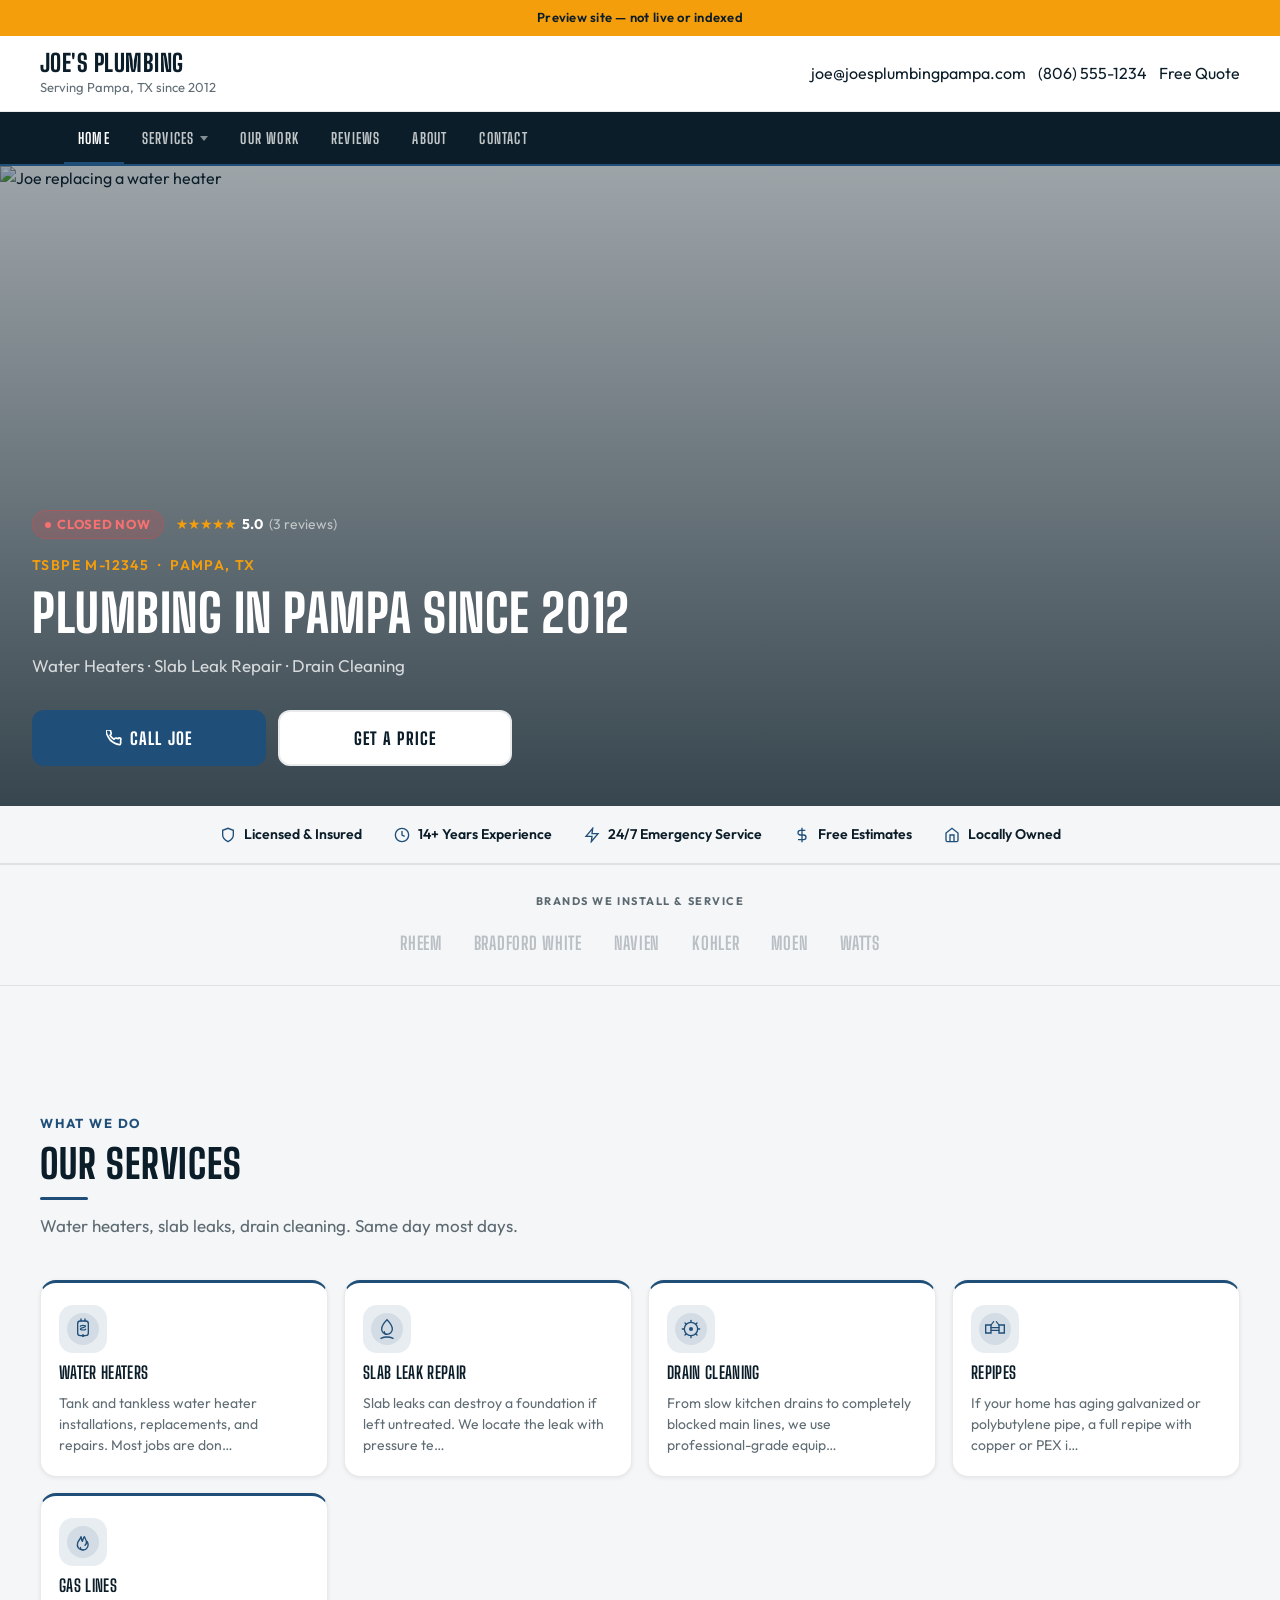
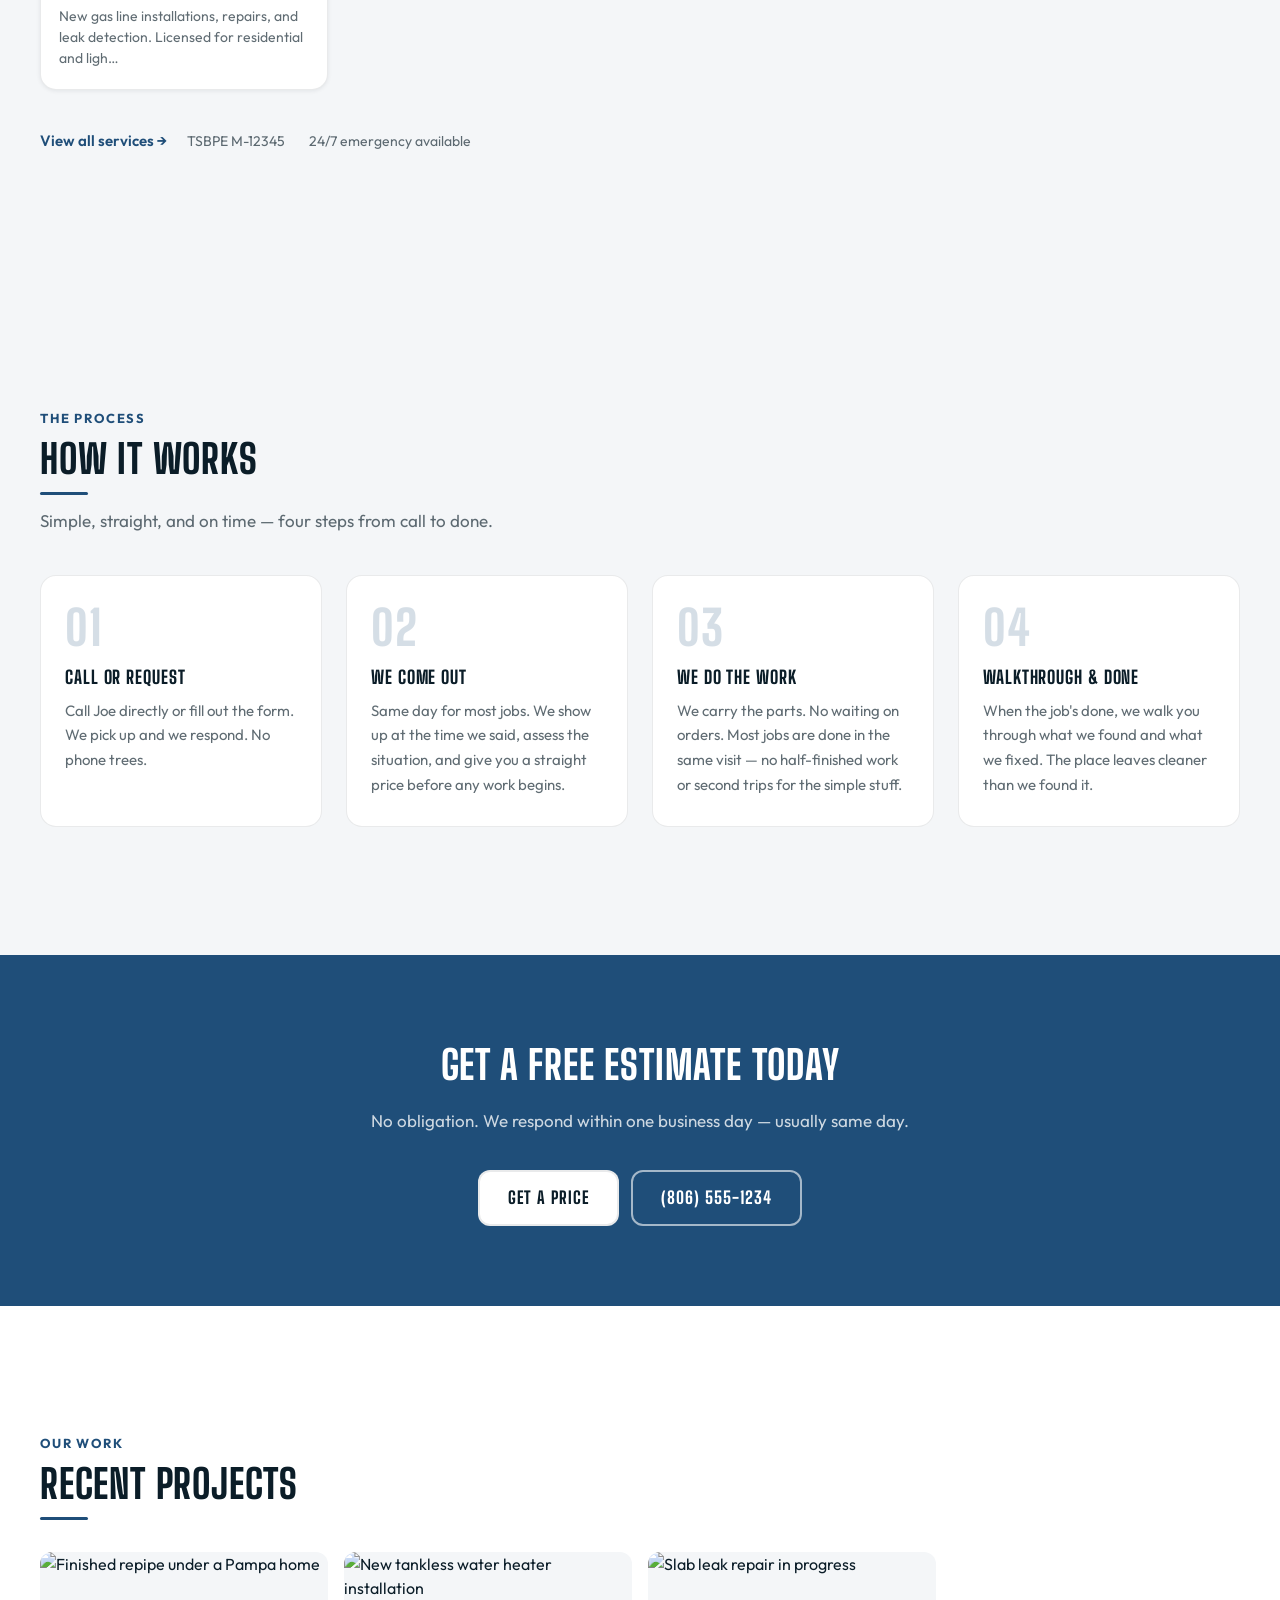
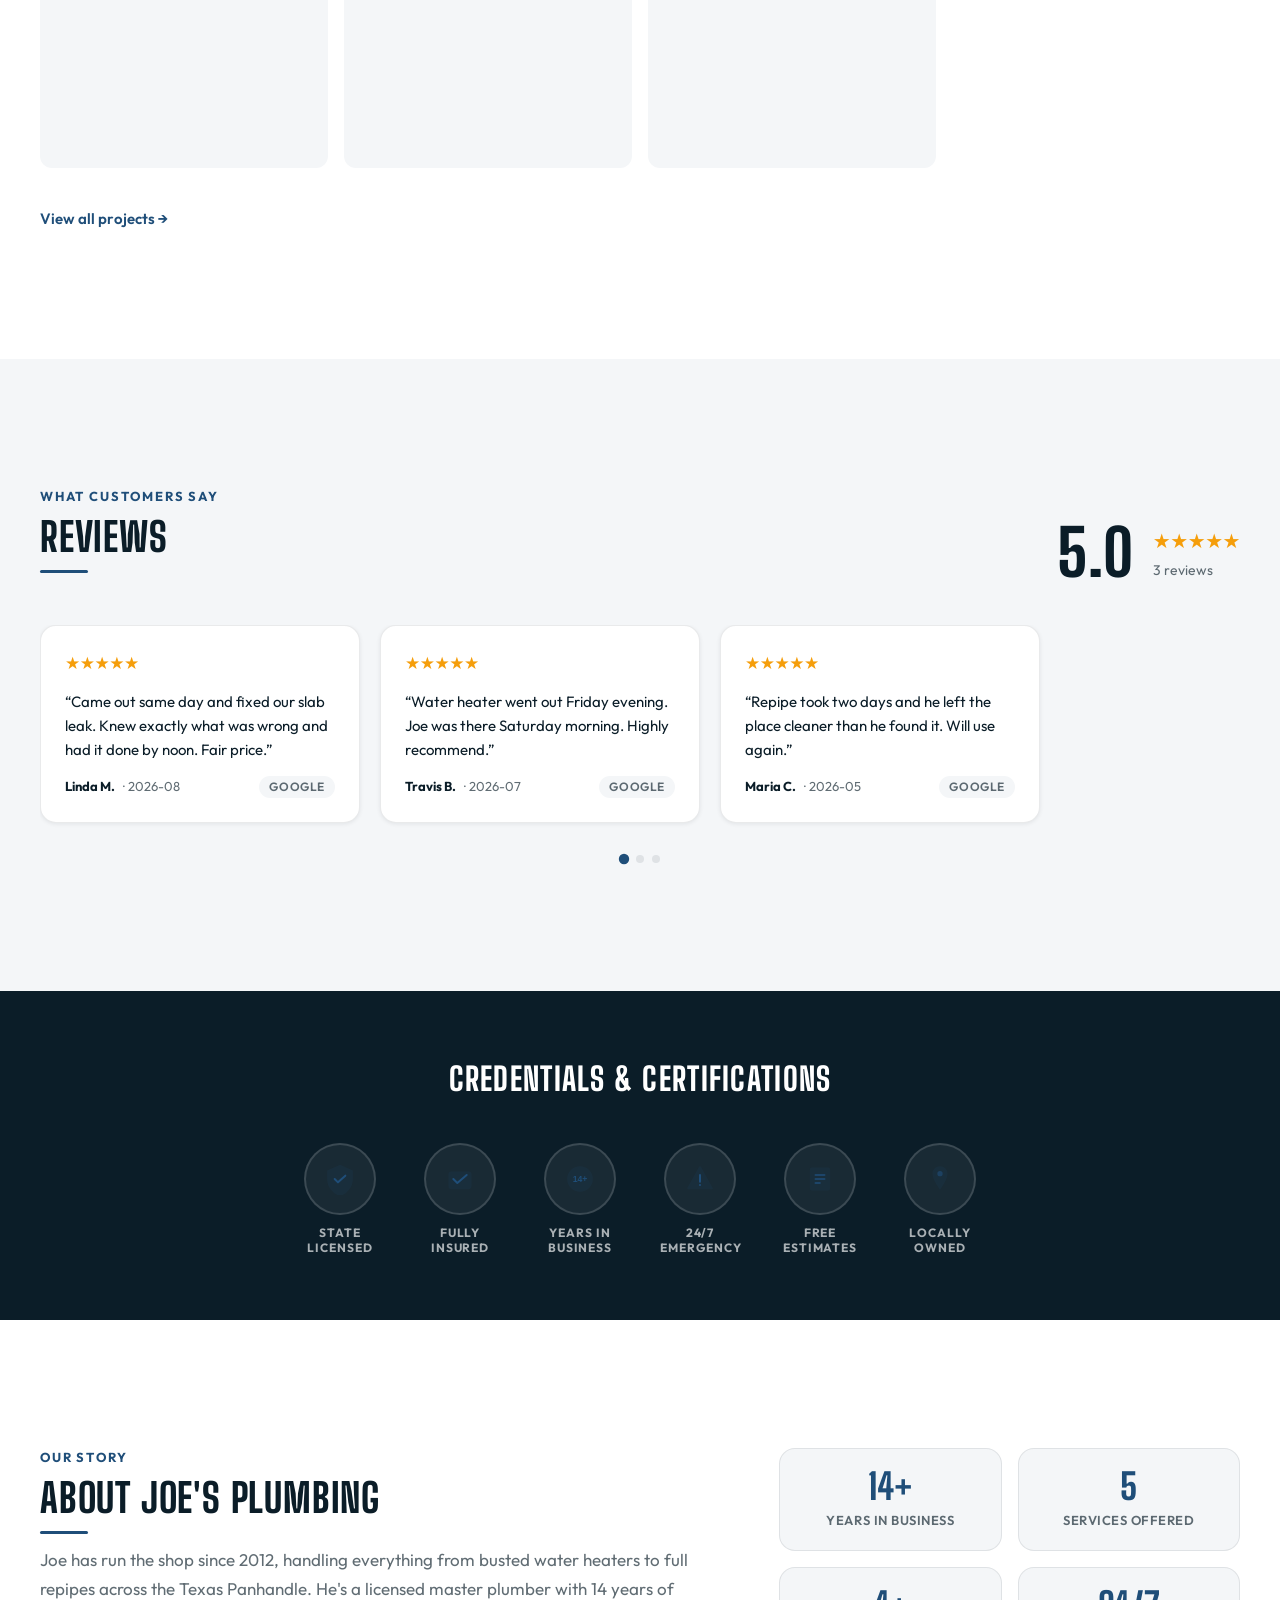
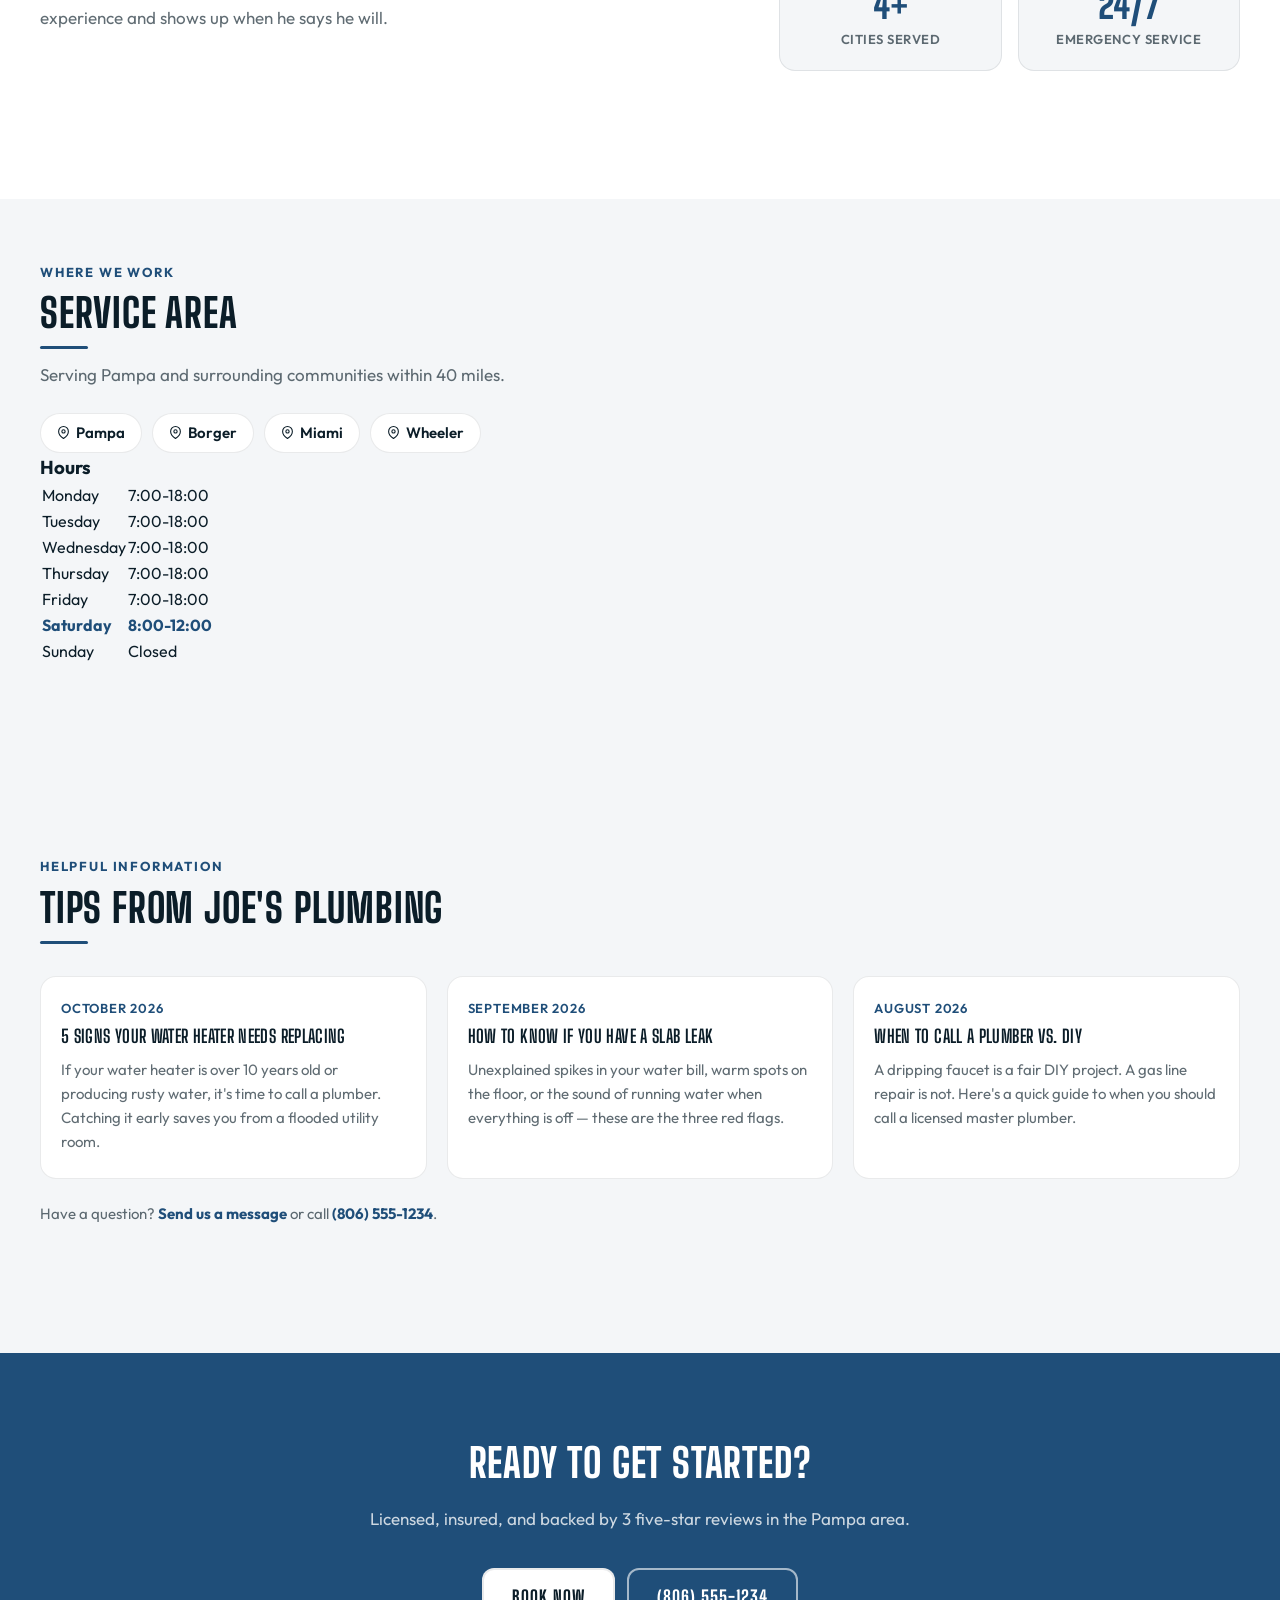
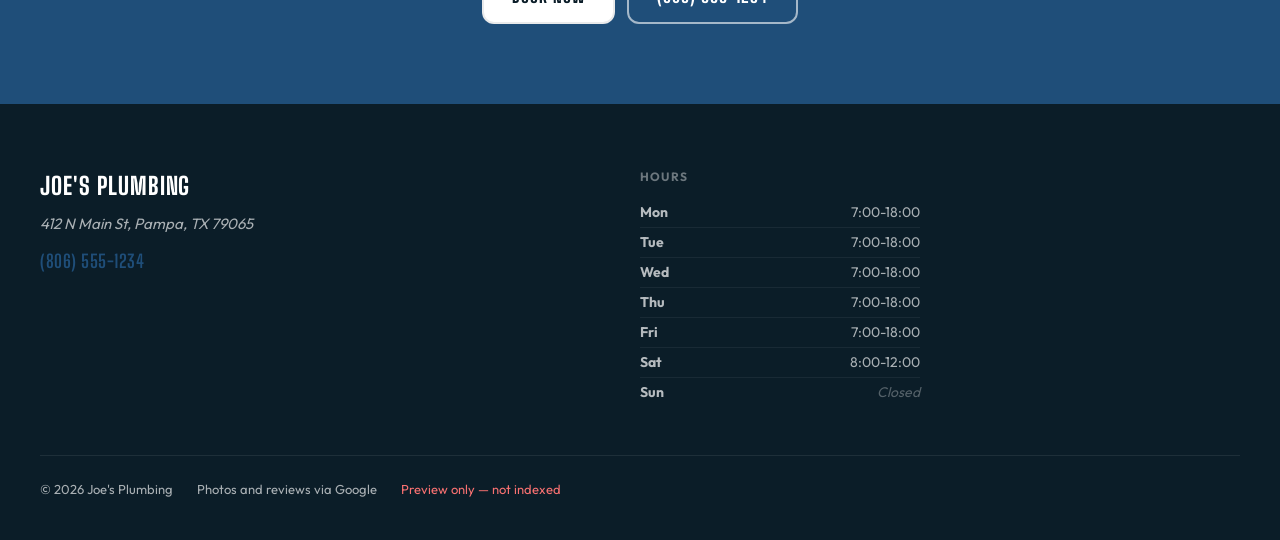
==== index.html @ b7fcb500 "Fix: HTML entities escaping in hero subhead + license joins &middot; and &nbsp; inside {{ }} express" ====
<!DOCTYPE html>
<html lang="en">
<head>
  <meta charset="UTF-8">
  <meta name="viewport" content="width=device-width, initial-scale=1">
  <title>Joe&#39;s Plumbing &mdash; Pampa, TX</title><meta name="robots" content="noindex, nofollow">  <meta property="og:title"       content="Joe&#39;s Plumbing &mdash; Pampa, TX">
  <meta property="og:description" content="Water heaters, slab leaks, drain cleaning. Same day most days.">
  <meta property="og:url"         content="https://joes-plumbing-pampa.sites.sitefactory.com">
  <meta property="og:type"        content="website">
  <link rel="icon" type="image/svg+xml" href="data:image/svg+xml,%3Csvg xmlns='http://www.w3.org/2000/svg' viewBox='0 0 32 32'%3E%3Crect width='32' height='32' fill='%231f4e79'/%3E%3Ctext x='16' y='22' font-family='sans-serif' font-size='18' font-weight='bold' fill='white' text-anchor='middle'%3EJ%3C/text%3E%3C/svg%3E">
  <link rel="preconnect" href="https://fonts.googleapis.com">
  <link rel="preconnect" href="https://fonts.gstatic.com" crossorigin>
  <link rel="stylesheet" href="https://fonts.googleapis.com/css2?family=Big+Shoulders+Display:wght@800&amp;family=Outfit:wght@400;600&display=swap">
  <style>:root { --accent: #1f4e79; --font-display: 'Big Shoulders Display', sans-serif; --font-body: 'Outfit', system-ui, sans-serif; }</style>
  <link rel="stylesheet" href="style.css">
  <script type="application/ld+json">
  {"@context":"https://schema.org","@type":"LocalBusiness","name":"Joe's Plumbing","telephone":"+18065551234","url":"https://joes-plumbing-pampa.sites.sitefactory.com","address":{"@type":"PostalAddress","streetAddress":"412 N Main St","addressLocality":"Pampa","addressRegion":"TX","postalCode":"79065"},"openingHours":["Mo 7:00-18:00","Tu 7:00-18:00","We 7:00-18:00","Th 7:00-18:00","Fr 7:00-18:00","Sa 8:00-12:00"]}
  </script>
</head>
<body>
<div class="preloader" id="preloader" aria-hidden="true">
  <div class="preloader-inner">
    <svg class="preloader-svg" viewBox="0 0 120 120" fill="none" xmlns="http://www.w3.org/2000/svg" aria-hidden="true">
      <!-- Outer circle ring that draws in -->
      <circle class="preloader-ring" cx="60" cy="60" r="52"
              stroke="#1f4e79" stroke-width="3"
              stroke-linecap="round"/>
      <!-- Inner accent circle fill -->
      <circle class="preloader-fill-circle" cx="60" cy="60" r="44"
              fill="#1f4e79" fill-opacity="0"/>
      <!-- Letter mark -->
      <text class="preloader-letter" x="60" y="78"
            font-family="'Big Shoulders Display', sans-serif"
            font-size="60" font-weight="800"
            fill="white" fill-opacity="0"
            text-anchor="middle" letter-spacing="1">J</text>
    </svg>
    <p class="preloader-name">Joe&#39;s Plumbing</p>
  </div>
</div>

<style>
.preloader {
  position: fixed;
  inset: 0;
  z-index: 9999;
  background: #0B1D28;
  display: flex;
  align-items: center;
  justify-content: center;
  flex-direction: column;
  transition: opacity 300ms ease;
}
.preloader.done { opacity: 0; pointer-events: none; }
.preloader-inner { display: flex; flex-direction: column; align-items: center; gap: 1.25rem; }
.preloader-svg { width: min(60vw, 160px); height: min(60vw, 160px); }
.preloader-ring {
  stroke-dasharray: 326;
  stroke-dashoffset: 326;
  animation: ring-draw 600ms ease forwards;
}
.preloader-fill-circle {
  animation: fill-in 400ms ease 600ms forwards;
}
.preloader-letter {
  animation: letter-in 350ms ease 700ms forwards;
}
.preloader-name {
  font-family: 'Big Shoulders Display', sans-serif;
  font-size: 1.125rem;
  font-weight: 800;
  letter-spacing: 0.12em;
  text-transform: uppercase;
  color: rgba(255,255,255,0);
  animation: name-in 400ms ease 750ms forwards;
}
@keyframes ring-draw {
  to { stroke-dashoffset: 0; }
}
@keyframes fill-in {
  to { fill-opacity: 1; }
}
@keyframes letter-in {
  to { fill-opacity: 1; }
}
@keyframes name-in {
  to { color: rgba(255,255,255,0.65); }
}
@media (prefers-reduced-motion: reduce) {
  .preloader { display: none; }
}
</style>

<script>
(function(){
  var key='preloader_shown';
  var el=document.getElementById('preloader');
  if(!el)return;
  // Skip if already shown this session
  if(sessionStorage.getItem(key)){
    el.style.display='none';
    return;
  }
  sessionStorage.setItem(key,'1');
  // Hide at 1.3s or when hero image decoded — whichever is first
  function dismiss(){el.classList.add('done');setTimeout(function(){el.style.display='none';},320);}
  var timer=setTimeout(dismiss,1300);
  // Also dismiss when hero image loads
  var heroImg=document.querySelector('.hero-img-wrap img');
  if(heroImg){
    if(heroImg.complete){clearTimeout(timer);dismiss();}
    else{heroImg.addEventListener('load',function(){clearTimeout(timer);dismiss();},{once:true});}
  }
})();
</script><div class="preview-banner" role="alert">Preview site &mdash; not live or indexed</div><header class="site-header" id="top">
  <div class="header-inner">
    <div class="header-brand">
      <a class="header-name" href="index.html">Joe&#39;s Plumbing</a>      <span class="header-tagline">Serving Pampa, TX since 2012</span>    </div>
    <div class="header-actions">      <a class="header-email" href="mailto:joe@joesplumbingpampa.com">joe@joesplumbingpampa.com</a>      <a class="btn-call" href="tel:8065551234">(806) 555-1234</a>
      <a class="btn-quote" href="contact.html">Free Quote</a>
    </div>
  </div>
</header><nav class="site-nav" id="site-nav" aria-label="Site navigation">
  <div class="nav-inner">
    <a href="index.html" class="nav-active">Home</a>
    <div class="nav-dropdown">
      <a href="services.html">Services</a>
      <ul class="nav-dropdown-menu">        <li><a href="services.html#service-1">Water Heaters</a></li>        <li><a href="services.html#service-2">Slab Leak Repair</a></li>        <li><a href="services.html#service-3">Drain Cleaning</a></li>        <li><a href="services.html#service-4">Repipes</a></li>        <li><a href="services.html#service-5">Gas Lines</a></li>      </ul>
    </div>
    <a href="gallery.html">Our Work</a>
    <a href="index.html#reviews">Reviews</a>
    <a href="index.html#about">About</a>
    <a href="contact.html">Contact</a>
    <!-- Hamburger button — mobile only -->
    <button class="nav-hamburger" id="nav-hamburger" aria-label="Open menu" aria-expanded="false" aria-controls="mobile-menu">
      <span></span><span></span><span></span>
    </button>
  </div>
</nav>

<!-- Mobile full-screen menu -->
<div class="mobile-menu" id="mobile-menu" aria-hidden="true">
  <div class="mobile-menu-header">
    <span class="mobile-menu-brand">Joe&#39;s Plumbing</span>
    <button class="mobile-menu-close" id="mobile-menu-close" aria-label="Close menu">&times;</button>
  </div>
  <nav class="mobile-menu-nav">
    <a href="index.html">Home</a>
    <details>
      <summary>Services</summary>
      <div class="mobile-submenu">        <a href="services.html#service-1">Water Heaters</a>        <a href="services.html#service-2">Slab Leak Repair</a>        <a href="services.html#service-3">Drain Cleaning</a>        <a href="services.html#service-4">Repipes</a>        <a href="services.html#service-5">Gas Lines</a>      </div>
    </details>
    <a href="gallery.html">Our Work</a>
    <a href="index.html#reviews">Reviews</a>
    <a href="index.html#about">About</a>
    <a href="contact.html">Contact</a>
  </nav>  <div class="mobile-menu-ctas">
    <a href="contact.html" class="mobile-cta-book">Book Now</a>
    <a href="tel:8065551234" class="mobile-cta-phone">(806) 555-1234</a>
  </div>
</div>
<div class="mobile-menu-overlay" id="mobile-menu-overlay"></div>

<script>
(function(){
  var btn=document.getElementById('nav-hamburger');
  var menu=document.getElementById('mobile-menu');
  var overlay=document.getElementById('mobile-menu-overlay');
  var close=document.getElementById('mobile-menu-close');
  function open(){menu.classList.add('is-open');overlay.classList.add('is-open');btn.setAttribute('aria-expanded','true');document.body.style.overflow='hidden';}
  function shut(){menu.classList.remove('is-open');overlay.classList.remove('is-open');btn.setAttribute('aria-expanded','false');document.body.style.overflow='';}
  btn.addEventListener('click',open);
  close.addEventListener('click',shut);
  overlay.addEventListener('click',shut);
})();
</script>
<main id="main-content">


<section class="hero" id="hero">
  <!-- Background photo -->
  <div class="hero-img-wrap">    <img src="hero.jpg"
         alt="Joe replacing a water heater"
         loading="eager"
         decoding="async"
         fetchpriority="high">  </div>
  <div class="hero-scrim"></div>

  <!-- Content — all 5 above-fold elements -->
  <div class="hero-content">

    <!-- Trust row: Open badge + review stars -->
    <div class="hero-trust-row">
      <span class="open-badge" id="open-badge" role="status" aria-live="polite"></span>      <span class="hero-stars">
        <span class="stars" aria-hidden="true">★★★★★</span>
        <strong class="rating-num">5.0</strong>
        <span class="rating-count">
          (3 reviews)
        </span>
      </span>    </div>

    <!-- Eyebrow with town (element 2) -->
    <p class="hero-eyebrow">TSBPE M-12345 &nbsp;&middot;&nbsp; Pampa, TX
    </p>

    <!-- Headline -->
    <h1 class="hero-headline">Plumbing in Pampa since 2012</h1>

    <!-- Subhead: 3 service names -->
    <p class="hero-subhead">Water Heaters · Slab Leak Repair · Drain Cleaning</p>

    <!-- CTAs — element 3 (phone) -->
    <div class="hero-ctas">
      <a href="tel:8065551234" class="btn btn-primary">
        <svg width="16" height="16" viewBox="0 0 24 24" fill="none" stroke="currentColor" stroke-width="2.5" aria-hidden="true"><path d="M22 16.92v3a2 2 0 01-2.18 2 19.79 19.79 0 01-8.63-3.07A19.5 19.5 0 013.07 9.81a19.79 19.79 0 01-3.07-8.64A2 2 0 012 0h3a2 2 0 012 1.72c.127.96.36 1.903.7 2.81a2 2 0 01-.45 2.11L6.09 7.91a16 16 0 006 6l1.27-1.27a2 2 0 012.11-.45c.907.34 1.85.573 2.81.7A2 2 0 0122 14.92z"/></svg>
        Call Joe
      </a>
      <a href="contact.html" class="btn btn-secondary">Get a Price</a>
    </div>

  </div>
</section>

<!-- Open/Closed badge JS — element 4 -->
<script>
(function(){
  var hours = {    'mon': '7:00-18:00',    'tue': '7:00-18:00',    'wed': '7:00-18:00',    'thu': '7:00-18:00',    'fri': '7:00-18:00',    'sat': '8:00-12:00',    'sun': 'closed'  };
  var days=['sun','mon','tue','wed','thu','fri','sat'];
  var now=new Date();
  var day=days[now.getDay()];
  var cur=now.getHours()*60+now.getMinutes();
  var badge=document.getElementById('open-badge');
  if(!badge)return;
  var range=hours[day];
  if(!range||range==='closed'){
    badge.textContent='Closed Today';
    badge.className='open-badge is-closed';
    return;
  }
  var parts=range.split('-');
  function toMin(t){var p=t.split(':');return parseInt(p[0],10)*60+parseInt(p[1]||0,10);}
  var o=toMin(parts[0]),c=toMin(parts[1]);
  if(cur<o){
    badge.textContent='Opens '+parts[0];
    badge.className='open-badge is-closed';
  }else if(cur<c){
    var closeH=Math.floor(c/60),closeM=c%60;
    badge.textContent='Open Now · Closes '+(closeH>12?closeH-12:closeH)+':'+(closeM<10?'0':'')+closeM+(closeH>=12?'pm':'am');
    badge.className='open-badge is-open';
  }else{
    badge.textContent='Closed Now';
    badge.className='open-badge is-closed';
  }
})();
</script>
<div class="trust-bar">
  <div class="trust-bar-inner">    <div class="trust-fact">
      <svg viewBox="0 0 24 24" fill="none" stroke="currentColor" stroke-width="2" aria-hidden="true"><path d="M12 22s8-4 8-10V5l-8-3-8 3v7c0 6 8 10 8 10z"/></svg>
      Licensed &amp; Insured
    </div>    <div class="trust-fact">
      <svg viewBox="0 0 24 24" fill="none" stroke="currentColor" stroke-width="2" aria-hidden="true"><circle cx="12" cy="12" r="10"/><polyline points="12 6 12 12 16 14"/></svg>
      14+ Years Experience
    </div>    <div class="trust-fact">
      <svg viewBox="0 0 24 24" fill="none" stroke="currentColor" stroke-width="2" aria-hidden="true"><polygon points="13 2 3 14 12 14 11 22 21 10 12 10 13 2"/></svg>
      24/7 Emergency Service
    </div>    <div class="trust-fact">
      <svg viewBox="0 0 24 24" fill="none" stroke="currentColor" stroke-width="2" aria-hidden="true"><line x1="12" y1="1" x2="12" y2="23"/><path d="M17 5H9.5a3.5 3.5 0 000 7h5a3.5 3.5 0 010 7H6"/></svg>
      Free Estimates
    </div>
    <div class="trust-fact">
      <svg viewBox="0 0 24 24" fill="none" stroke="currentColor" stroke-width="2" aria-hidden="true"><path d="M3 9l9-7 9 7v11a2 2 0 01-2 2H5a2 2 0 01-2-2z"/><polyline points="9 22 9 12 15 12 15 22"/></svg>
      Locally Owned
    </div>
  </div>
</div><div class="brand-logos-section">
  <div class="brand-logos-inner">
    <p class="brand-logos-label">Brands We Install &amp; Service</p>
    <div class="brand-logos-row">      <div class="brand-logo-item">Rheem</div>      <div class="brand-logo-item">Bradford White</div>      <div class="brand-logo-item">Navien</div>      <div class="brand-logo-item">Kohler</div>      <div class="brand-logo-item">Moen</div>      <div class="brand-logo-item">Watts</div>    </div>
  </div>
</div>
<section class="section section--surface" id="services">
  <div class="section-inner">
    <div class="reveal">
      <span class="section-label">What We Do</span>
      <h2 class="section-heading section-heading-underline">Our Services</h2>
      <p class="section-sub">Water heaters, slab leaks, drain cleaning. Same day most days.</p>
    </div>
    <div class="services-grid reveal">      <a class="service-card" href="services.html#service-1">
        <span class="service-card-icon"><svg viewBox="0 0 48 48" fill="none" aria-hidden="true">
  <circle cx="24" cy="24" r="24" fill="currentColor" opacity="0.1"/>
  <rect x="16" y="12" width="16" height="22" rx="4" stroke="currentColor" stroke-width="2" fill="none"/>
  <path d="M21 12V9M27 12V9" stroke="currentColor" stroke-width="2" stroke-linecap="round"/>
  <path d="M20 20c0-2 8-2 8 0s-8 2-8 4 8 2 8 0" stroke="currentColor" stroke-width="1.8" stroke-linecap="round" fill="none"/>
  <circle cx="24" cy="34" r="2" fill="currentColor"/>
</svg></span>
        <span class="service-card-name">Water Heaters</span><span class="service-card-desc">Tank and tankless water heater installations, replacements, and repairs. Most jobs are don&hellip;</span>      </a>      <a class="service-card" href="services.html#service-2">
        <span class="service-card-icon"><svg viewBox="0 0 48 48" fill="none" aria-hidden="true">
  <circle cx="24" cy="24" r="24" fill="currentColor" opacity="0.1"/>
  <path d="M24 10c0 0-8 8-8 14a8 8 0 0016 0c0-6-8-14-8-14z" stroke="currentColor" stroke-width="2" fill="none"/>
  <path d="M20 28a4 4 0 004 4" stroke="currentColor" stroke-width="1.8" stroke-linecap="round"/>
  <path d="M15 38c2-1 4-2 9-2s7 1 9 2" stroke="currentColor" stroke-width="2" stroke-linecap="round"/>
</svg></span>
        <span class="service-card-name">Slab Leak Repair</span><span class="service-card-desc">Slab leaks can destroy a foundation if left untreated. We locate the leak with pressure te&hellip;</span>      </a>      <a class="service-card" href="services.html#service-3">
        <span class="service-card-icon"><svg viewBox="0 0 48 48" fill="none" aria-hidden="true">
  <circle cx="24" cy="24" r="24" fill="currentColor" opacity="0.1"/>
  <circle cx="24" cy="24" r="10" stroke="currentColor" stroke-width="2"/>
  <circle cx="24" cy="24" r="3" fill="currentColor"/>
  <line x1="24" y1="14" x2="24" y2="11" stroke="currentColor" stroke-width="2" stroke-linecap="round"/>
  <line x1="24" y1="34" x2="24" y2="37" stroke="currentColor" stroke-width="2" stroke-linecap="round"/>
  <line x1="14" y1="24" x2="11" y2="24" stroke="currentColor" stroke-width="2" stroke-linecap="round"/>
  <line x1="34" y1="24" x2="37" y2="24" stroke="currentColor" stroke-width="2" stroke-linecap="round"/>
  <line x1="17" y1="17" x2="15" y2="15" stroke="currentColor" stroke-width="2" stroke-linecap="round"/>
  <line x1="31" y1="17" x2="33" y2="15" stroke="currentColor" stroke-width="2" stroke-linecap="round"/>
  <line x1="17" y1="31" x2="15" y2="33" stroke="currentColor" stroke-width="2" stroke-linecap="round"/>
  <line x1="31" y1="31" x2="33" y2="33" stroke="currentColor" stroke-width="2" stroke-linecap="round"/>
</svg></span>
        <span class="service-card-name">Drain Cleaning</span><span class="service-card-desc">From slow kitchen drains to completely blocked main lines, we use professional-grade equip&hellip;</span>      </a>      <a class="service-card" href="services.html#service-4">
        <span class="service-card-icon"><svg viewBox="0 0 48 48" fill="none" aria-hidden="true">
  <circle cx="24" cy="24" r="24" fill="currentColor" opacity="0.1"/>
  <path d="M10 18h8v12H10z" rx="1" stroke="currentColor" stroke-width="2" fill="none"/>
  <path d="M30 18h8v12H30z" rx="1" stroke="currentColor" stroke-width="2" fill="none"/>
  <path d="M18 22h12M18 26h12" stroke="currentColor" stroke-width="2" stroke-linecap="round"/>
  <path d="M22 13l-4 5M26 13l4 5" stroke="currentColor" stroke-width="1.8" stroke-linecap="round"/>
</svg></span>
        <span class="service-card-name">Repipes</span><span class="service-card-desc">If your home has aging galvanized or polybutylene pipe, a full repipe with copper or PEX i&hellip;</span>      </a>      <a class="service-card" href="services.html#service-5">
        <span class="service-card-icon"><svg viewBox="0 0 48 48" fill="none" aria-hidden="true">
  <circle cx="24" cy="24" r="24" fill="currentColor" opacity="0.1"/>
  <path d="M24 36c-6 0-10-5-8-11 1-3 4-5 5-9 1 2 0 5 2 7 1-2 1-5 3-7 2 4 4 6 3 10-1 2-2 3-2 3 2-2 3-4 3-6 2 3 2 7 0 10-1 2-3 3-6 3z" stroke="currentColor" stroke-width="2" stroke-linejoin="round" fill="none"/>
  <path d="M24 36c-2 0-4-2-4-4" stroke="currentColor" stroke-width="1.8" stroke-linecap="round"/>
</svg></span>
        <span class="service-card-name">Gas Lines</span><span class="service-card-desc">New gas line installations, repairs, and leak detection. Licensed for residential and ligh&hellip;</span>      </a>    </div>
    <div class="section-cta-row reveal">
      <a href="services.html" class="section-cta-text">View all services &rarr;</a>      <span class="services-meta" style="margin-top:0"><span>TSBPE M-12345</span><span>24/7 emergency available</span>      </span>    </div>
  </div>
</section>

<section class="section section--surface" id="how-it-works">
  <div class="section-inner">
    <div class="reveal">
      <span class="section-label">The Process</span>
      <h2 class="section-heading section-heading-underline">How It Works</h2>
      <p class="section-sub">Simple, straight, and on time — four steps from call to done.</p>
    </div>
    <div class="how-it-works-grid reveal">
      <div class="how-step">
        <div class="how-step-num">01</div>
        <h3 class="how-step-title">Call or Request</h3>
        <p class="how-step-desc">Call Joe directly or fill out the form. We pick up and we respond. No phone trees.</p>
      </div>
      <div class="how-step">
        <div class="how-step-num">02</div>
        <h3 class="how-step-title">We Come Out</h3>
        <p class="how-step-desc">Same day for most jobs. We show up at the time we said, assess the situation, and give you a straight price before any work begins.</p>
      </div>
      <div class="how-step">
        <div class="how-step-num">03</div>
        <h3 class="how-step-title">We Do the Work</h3>
        <p class="how-step-desc">We carry the parts. No waiting on orders. Most jobs are done in the same visit — no half-finished work or second trips for the simple stuff.</p>
      </div>
      <div class="how-step">
        <div class="how-step-num">04</div>
        <h3 class="how-step-title">Walkthrough &amp; Done</h3>
        <p class="how-step-desc">When the job's done, we walk you through what we found and what we fixed. The place leaves cleaner than we found it.</p>
      </div>
    </div>
  </div>
</section>

<div class="cta-band reveal">
  <div class="cta-band-inner">
    <h2 class="cta-band-headline">Get a Free Estimate Today</h2>
    <p class="cta-band-sub">No obligation. We respond within one business day &mdash; usually same day.</p>
    <div class="cta-band-btns">
      <a href="contact.html" class="btn btn-secondary">Get a Price</a>
      <a href="tel:8065551234" class="btn btn-ghost">(806) 555-1234</a>
    </div>
  </div>
</div>

<section class="section" id="gallery-preview">
  <div class="section-inner">
    <div class="reveal">
      <span class="section-label">Our Work</span>
      <h2 class="section-heading section-heading-underline">Recent Projects</h2>
    </div>
    <div class="gallery-grid reveal">      <a class="gallery-item" href="gallery.html">
        <img src="job2.jpg" alt="Finished repipe under a Pampa home" loading="lazy">
        <div class="gallery-item-overlay"><span class="gallery-item-label">Finished repipe under a Pampa home</span></div>
      </a>      <a class="gallery-item" href="gallery.html">
        <img src="job3.jpg" alt="New tankless water heater installation" loading="lazy">
        <div class="gallery-item-overlay"><span class="gallery-item-label">New tankless water heater installation</span></div>
      </a>      <a class="gallery-item" href="gallery.html">
        <img src="job4.jpg" alt="Slab leak repair in progress" loading="lazy">
        <div class="gallery-item-overlay"><span class="gallery-item-label">Slab leak repair in progress</span></div>
      </a>    </div>
    <div class="section-cta-row reveal">
      <a href="gallery.html" class="section-cta-text">View all projects &rarr;</a>
    </div>
  </div>
</section>
<section class="reviews-section" id="reviews">
  <div class="reviews-inner">

    <div class="reviews-header reveal">
      <div>
        <span class="section-label">What Customers Say</span>
        <h2 class="section-heading section-heading-underline">Reviews</h2>
      </div>
      <div class="reviews-rating-summary">
        <span class="reviews-big-num">5.0</span>
        <div class="reviews-stars-row">
          <span class="reviews-star-icons" aria-label="5.0 out of 5 stars">★★★★★</span>
          <span class="reviews-count">3 reviews</span>
        </div>
      </div>
    </div>

    <div class="reviews-carousel" role="list">      <div class="review-card" role="listitem">
        <div class="review-card-stars" aria-label="5 stars">★★★★★        </div>
        <p class="review-card-text">Came out same day and fixed our slab leak. Knew exactly what was wrong and had it done by noon. Fair price.</p>
        <div class="review-card-meta">
          <span class="review-card-author">Linda M.</span>
          <span class="review-card-date">&middot; 2026-08</span><span class="review-card-source">google</span>        </div>
      </div>      <div class="review-card" role="listitem">
        <div class="review-card-stars" aria-label="5 stars">★★★★★        </div>
        <p class="review-card-text">Water heater went out Friday evening. Joe was there Saturday morning. Highly recommend.</p>
        <div class="review-card-meta">
          <span class="review-card-author">Travis B.</span>
          <span class="review-card-date">&middot; 2026-07</span><span class="review-card-source">google</span>        </div>
      </div>      <div class="review-card" role="listitem">
        <div class="review-card-stars" aria-label="5 stars">★★★★★        </div>
        <p class="review-card-text">Repipe took two days and he left the place cleaner than he found it. Will use again.</p>
        <div class="review-card-meta">
          <span class="review-card-author">Maria C.</span>
          <span class="review-card-date">&middot; 2026-05</span><span class="review-card-source">google</span>        </div>
      </div>    </div>    <div class="reviews-dots" role="tablist" aria-label="Reviews navigation">      <button class="reviews-dot active"
              role="tab" aria-label="Review 1"></button>      <button class="reviews-dot"
              role="tab" aria-label="Review 2"></button>      <button class="reviews-dot"
              role="tab" aria-label="Review 3"></button>    </div>
  </div>
</section>
<div class="badges-section">
  <div class="badges-inner">
    <p class="badges-heading">Credentials &amp; Certifications</p>
    <div class="badges-grid">      <div class="badge-item">
        <div class="badge-emblem">
          <svg viewBox="0 0 48 48" fill="none" xmlns="http://www.w3.org/2000/svg">
            <path d="M24 4L6 12v12c0 11.05 7.65 21.38 18 24 10.35-2.62 18-12.95 18-24V12L24 4z" fill="var(--accent)" opacity="0.12" stroke="var(--accent)" stroke-width="2.5"/>
            <polyline points="16,24 21,29 32,19" stroke="var(--accent)" stroke-width="3" stroke-linecap="round" stroke-linejoin="round"/>
          </svg>
        </div>
        <span class="badge-label">State Licensed</span>
      </div>      <div class="badge-item">
        <div class="badge-emblem">
          <svg viewBox="0 0 48 48" fill="none" xmlns="http://www.w3.org/2000/svg">
            <rect x="8" y="14" width="32" height="24" rx="3" fill="var(--accent)" opacity="0.12" stroke="var(--accent)" stroke-width="2.5"/>
            <polyline points="14,24 20,30 34,18" stroke="var(--accent)" stroke-width="3" stroke-linecap="round" stroke-linejoin="round"/>
          </svg>
        </div>
        <span class="badge-label">Fully Insured</span>
      </div>      <div class="badge-item">
        <div class="badge-emblem">
          <svg viewBox="0 0 48 48" fill="none" xmlns="http://www.w3.org/2000/svg">
            <circle cx="24" cy="24" r="18" fill="var(--accent)" opacity="0.12" stroke="var(--accent)" stroke-width="2.5"/>
            <text x="24" y="28" font-family="sans-serif" font-size="13" font-weight="bold" fill="var(--accent)" text-anchor="middle">14+</text>
          </svg>
        </div>
        <span class="badge-label">Years in Business</span>
      </div>      <div class="badge-item">
        <div class="badge-emblem">
          <svg viewBox="0 0 48 48" fill="none" xmlns="http://www.w3.org/2000/svg">
            <polygon points="24,6 42,38 6,38" fill="var(--accent)" opacity="0.12" stroke="var(--accent)" stroke-width="2.5" stroke-linejoin="round"/>
            <line x1="24" y1="18" x2="24" y2="28" stroke="var(--accent)" stroke-width="3" stroke-linecap="round"/>
            <circle cx="24" cy="33" r="1.5" fill="var(--accent)"/>
          </svg>
        </div>
        <span class="badge-label">24/7 Emergency</span>
      </div>      <div class="badge-item">
        <div class="badge-emblem">
          <svg viewBox="0 0 48 48" fill="none" xmlns="http://www.w3.org/2000/svg">
            <path d="M12 8h24a2 2 0 012 2v28a2 2 0 01-2 2H12a2 2 0 01-2-2V10a2 2 0 012-2z" fill="var(--accent)" opacity="0.12" stroke="var(--accent)" stroke-width="2.5"/>
            <line x1="17" y1="18" x2="31" y2="18" stroke="var(--accent)" stroke-width="2.5" stroke-linecap="round"/>
            <line x1="17" y1="24" x2="31" y2="24" stroke="var(--accent)" stroke-width="2.5" stroke-linecap="round"/>
            <line x1="17" y1="30" x2="24" y2="30" stroke="var(--accent)" stroke-width="2.5" stroke-linecap="round"/>
          </svg>
        </div>
        <span class="badge-label">Free Estimates</span>
      </div>      <div class="badge-item">
        <div class="badge-emblem">
          <svg viewBox="0 0 48 48" fill="none" xmlns="http://www.w3.org/2000/svg">
            <path d="M24 6C18.48 6 14 10.48 14 16c0 7.5 10 22 10 22s10-14.5 10-22c0-5.52-4.48-10-10-10z" fill="var(--accent)" opacity="0.12" stroke="var(--accent)" stroke-width="2.5"/>
            <circle cx="24" cy="16" r="4" fill="var(--accent)" opacity="0.6"/>
          </svg>
        </div>
        <span class="badge-label">Locally Owned</span>
      </div>

    </div>
  </div>
</div>
<section class="section" id="about">
  <div class="section-inner">
    <div class="about-grid reveal">
      <div>
        <span class="section-label">Our Story</span>
        <h2 class="section-heading section-heading-underline">About Joe&#39;s Plumbing</h2>
        <p class="about-text">Joe has run the shop since 2012, handling everything from busted water heaters to full repipes across the Texas Panhandle. He&#39;s a licensed master plumber with 14 years of experience and shows up when he says he will.</p>
      </div>
      <div class="about-stats">        <div class="stat-item"><div class="stat-number">14+</div><div class="stat-label">Years in Business</div></div>        <div class="stat-item"><div class="stat-number">5</div><div class="stat-label">Services Offered</div></div>        <div class="stat-item"><div class="stat-number">4+</div><div class="stat-label">Cities Served</div></div>        <div class="stat-item"><div class="stat-number">24/7</div><div class="stat-label">Emergency Service</div></div>      </div>
    </div>
  </div>
</section>

<section class="service-area-section" id="service-area">
  <div class="service-area-inner">
    <div class="reveal">
      <span class="section-label">Where We Work</span>
      <h2 class="section-heading section-heading-underline">Service Area</h2>      <p class="section-sub" style="margin-bottom:1.5rem">Serving Pampa and surrounding communities within 40 miles.</p>    </div>
    <div class="service-area-grid reveal">      <span class="service-area-town">
        <svg viewBox="0 0 24 24" fill="none" stroke="currentColor" stroke-width="2" aria-hidden="true"><path d="M21 10c0 7-9 13-9 13s-9-6-9-13a9 9 0 0118 0z"/><circle cx="12" cy="10" r="3"/></svg>
        Pampa
      </span>      <span class="service-area-town">
        <svg viewBox="0 0 24 24" fill="none" stroke="currentColor" stroke-width="2" aria-hidden="true"><path d="M21 10c0 7-9 13-9 13s-9-6-9-13a9 9 0 0118 0z"/><circle cx="12" cy="10" r="3"/></svg>
        Borger
      </span>      <span class="service-area-town">
        <svg viewBox="0 0 24 24" fill="none" stroke="currentColor" stroke-width="2" aria-hidden="true"><path d="M21 10c0 7-9 13-9 13s-9-6-9-13a9 9 0 0118 0z"/><circle cx="12" cy="10" r="3"/></svg>
        Miami
      </span>      <span class="service-area-town">
        <svg viewBox="0 0 24 24" fill="none" stroke="currentColor" stroke-width="2" aria-hidden="true"><path d="M21 10c0 7-9 13-9 13s-9-6-9-13a9 9 0 0118 0z"/><circle cx="12" cy="10" r="3"/></svg>
        Wheeler
      </span>    </div>
<h3 class="subheading">Hours</h3>
<table class="hours-table" id="hours-table">
  <tbody>    <tr data-jsday="1">
      <td>Monday</td>
      <td class="">7:00-18:00      </td>
    </tr>    <tr data-jsday="2">
      <td>Tuesday</td>
      <td class="">7:00-18:00      </td>
    </tr>    <tr data-jsday="3">
      <td>Wednesday</td>
      <td class="">7:00-18:00      </td>
    </tr>    <tr data-jsday="4">
      <td>Thursday</td>
      <td class="">7:00-18:00      </td>
    </tr>    <tr data-jsday="5">
      <td>Friday</td>
      <td class="">7:00-18:00      </td>
    </tr>    <tr data-jsday="6">
      <td>Saturday</td>
      <td class="">8:00-12:00      </td>
    </tr>    <tr data-jsday="0">
      <td>Sunday</td>
      <td class="hours-closed">Closed      </td>
    </tr>  </tbody>
</table>  </div>
</section>
<section class="section section--surface" id="tips">
  <div class="section-inner">
    <div class="reveal">
      <span class="section-label">Helpful Information</span>
      <h2 class="section-heading section-heading-underline">Tips From Joe&#39;s Plumbing</h2>
    </div>
    <div class="tips-grid reveal">      <article class="tip-card">
        <div class="tip-card-body">
          <p class="tip-card-date">October 2026</p>
          <h3 class="tip-card-title">5 Signs Your Water Heater Needs Replacing</h3>
          <p class="tip-card-excerpt">If your water heater is over 10 years old or producing rusty water, it&#39;s time to call a plumber. Catching it early saves you from a flooded utility room.</p>
        </div>
      </article>      <article class="tip-card">
        <div class="tip-card-body">
          <p class="tip-card-date">September 2026</p>
          <h3 class="tip-card-title">How to Know if You Have a Slab Leak</h3>
          <p class="tip-card-excerpt">Unexplained spikes in your water bill, warm spots on the floor, or the sound of running water when everything is off — these are the three red flags.</p>
        </div>
      </article>      <article class="tip-card">
        <div class="tip-card-body">
          <p class="tip-card-date">August 2026</p>
          <h3 class="tip-card-title">When to Call a Plumber vs. DIY</h3>
          <p class="tip-card-excerpt">A dripping faucet is a fair DIY project. A gas line repair is not. Here&#39;s a quick guide to when you should call a licensed master plumber.</p>
        </div>
      </article>    </div>
    <p class="reveal" style="margin-top:1.5rem;font-size:0.9375rem;color:var(--muted)">
      Have a question? <a href="contact.html" style="color:var(--accent);font-weight:700">Send us a message</a> or call <a href="tel:8065551234" style="color:var(--accent);font-weight:700">(806) 555-1234</a>.
    </p>
  </div>
</section>
<div class="cta-band reveal">
  <div class="cta-band-inner">
    <h2 class="cta-band-headline">Ready to Get Started?</h2>
    <p class="cta-band-sub">Licensed, insured, and backed by 3 five-star reviews in the Pampa area.</p>
    <div class="cta-band-btns">
      <a href="contact.html" class="btn btn-secondary">Book Now</a>
      <a href="tel:8065551234" class="btn btn-ghost">(806) 555-1234</a>
    </div>
  </div>
</div>

</main>

<footer class="site-footer" id="footer">
  <div class="footer-grid">
    <div>
      <p class="footer-name">Joe&#39;s Plumbing</p>
      <address class="footer-address">412 N Main St, Pampa, TX 79065</address>
      <a class="footer-phone-link" href="tel:8065551234">(806) 555-1234</a>    </div>
    <div>      <p class="footer-hours-label">Hours</p>
      <ul class="footer-hours-list">        <li>
          <strong>Mon</strong>
7:00-18:00        </li>        <li>
          <strong>Tue</strong>
7:00-18:00        </li>        <li>
          <strong>Wed</strong>
7:00-18:00        </li>        <li>
          <strong>Thu</strong>
7:00-18:00        </li>        <li>
          <strong>Fri</strong>
7:00-18:00        </li>        <li>
          <strong>Sat</strong>
8:00-12:00        </li>        <li>
          <strong>Sun</strong>
<span class="closed">Closed</span>        </li>      </ul>    </div>
  </div>
  <div class="footer-bottom">
    <span>&copy; 2026 Joe&#39;s Plumbing</span>    <span>Photos and reviews via Google</span>    <span class="footer-preview-note">Preview only &mdash; not indexed</span>  </div>
</footer><div class="sticky-mobile-ctas" aria-label="Quick contact">
  <a href="contact.html" class="sticky-book">Book Now</a>
  <a href="tel:8065551234" class="sticky-phone">
    <svg width="14" height="14" viewBox="0 0 24 24" fill="none" stroke="currentColor" stroke-width="2.5" aria-hidden="true"><path d="M22 16.92v3a2 2 0 01-2.18 2 19.79 19.79 0 01-8.63-3.07A19.5 19.5 0 013.07 9.81a19.79 19.79 0 01-3.07-8.64A2 2 0 012 0h3a2 2 0 012 1.72c.127.96.36 1.903.7 2.81a2 2 0 01-.45 2.11L6.09 7.91a16 16 0 006 6l1.27-1.27a2 2 0 012.11-.45c.907.34 1.85.573 2.81.7A2 2 0 0122 14.92z"/></svg>
    (806) 555-1234
  </a>
</div>
<script>
(function(){
  // ── Header shrink after 80px ──────────────────────────────
  var nav=document.getElementById('site-nav');
  function onScroll(){
    if(nav){
      if(window.scrollY>80){nav.classList.add('scrolled');}
      else{nav.classList.remove('scrolled');}
    }
  }
  window.addEventListener('scroll',onScroll,{passive:true});

  // ── Scroll reveal (fade up 16px, 400ms) ──────────────────
  if('IntersectionObserver' in window){
    var io=new IntersectionObserver(function(entries){
      entries.forEach(function(e){
        if(e.isIntersecting){
          e.target.classList.add('is-visible');
          io.unobserve(e.target);
        }
      });
    },{threshold:0.12});
    document.querySelectorAll('.reveal').forEach(function(el){io.observe(el);});
  }else{
    document.querySelectorAll('.reveal').forEach(function(el){el.classList.add('is-visible');});
  }

  // ── Today row highlight in hours tables ──────────────────
  var t=new Date().getDay();
  var rows=document.querySelectorAll('tr[data-jsday]');
  for(var i=0;i<rows.length;i++){
    if(parseInt(rows[i].getAttribute('data-jsday'),10)===t){
      rows[i].classList.add('today-row');break;
    }
  }

  // ── Hamburger menu ────────────────────────────────────────
  var btn=document.getElementById('nav-hamburger');
  var menu=document.getElementById('mobile-menu');
  var closeBtn=document.getElementById('mobile-menu-close');
  function openMenu(){
    if(!menu)return;
    menu.classList.add('is-open');
    btn&&btn.setAttribute('aria-expanded','true');
    document.body.style.overflow='hidden';
  }
  function closeMenu(){
    if(!menu)return;
    menu.classList.remove('is-open');
    btn&&btn.setAttribute('aria-expanded','false');
    document.body.style.overflow='';
  }
  btn&&btn.addEventListener('click',openMenu);
  closeBtn&&closeBtn.addEventListener('click',closeMenu);
  document.addEventListener('keydown',function(e){if(e.key==='Escape')closeMenu();});
  // Close on nav link tap
  menu&&menu.querySelectorAll('a').forEach(function(a){a.addEventListener('click',closeMenu);});

  // ── Reviews carousel dots ─────────────────────────────────
  var carousel=document.querySelector('.reviews-carousel');
  var dotsWrap=document.querySelector('.reviews-dots');
  if(carousel&&dotsWrap){
    var cards=carousel.querySelectorAll('.review-card');
    var dots=dotsWrap.querySelectorAll('.reviews-dot');
    function updateDots(){
      var idx=Math.round(carousel.scrollLeft/(carousel.scrollWidth/cards.length));
      dots.forEach(function(d,i){d.classList.toggle('active',i===idx);});
    }
    carousel.addEventListener('scroll',updateDots,{passive:true});
    dots.forEach(function(d,i){
      d.addEventListener('click',function(){
        carousel.scrollTo({left:i*(carousel.scrollWidth/cards.length),behavior:'smooth'});
      });
    });
    if(dots.length)dots[0].classList.add('active');
  }
})();
</script></body>
</html>
---- style.css ----
/* ============================================================
   SITE FACTORY — TRADES TEMPLATE
   FORGE STANDARD v1
   ============================================================ */

/* ── Foundations ───────────────────────────────────────────── */
*, *::before, *::after { box-sizing: border-box; margin: 0; padding: 0; }

:root {
  --bg:        #FFFFFF;
  --surface:   #F4F6F8;
  --text:      #0B1D28;
  --muted:     rgba(11,29,40,0.65);
  --accent:    #1f4e79;
  --on-accent: #FFFFFF;
  --border:    rgba(11,29,40,0.09);
  --star:      #f59e0b;
  --open-clr:  #22c55e;
  --closed-clr:#ef4444;
  --font-display: 'Big Shoulders Display', sans-serif;
  --font-body:    'Outfit', system-ui, sans-serif;
  --shadow-sm: 0 1px 4px rgba(11,29,40,0.08);
  --shadow-md: 0 4px 14px rgba(11,29,40,0.11);
  --shadow-lg: 0 8px 32px rgba(11,29,40,0.14);
}

html { scroll-behavior: smooth; }

body {
  background: var(--bg);
  color: var(--text);
  font-family: var(--font-body);
  font-size: 1rem;
  line-height: 1.5;
  -webkit-font-smoothing: antialiased;
  overflow-x: hidden;
}

a { color: inherit; text-decoration: none; }
img { display: block; max-width: 100%; height: auto; }
button, input, select, textarea { font-family: inherit; font-size: 1rem; }
ul { list-style: none; }

/* ── Skip link ─────────────────────────────────────────────── */
.skip-link {
  position: absolute;
  top: -100%;
  left: 0;
  background: var(--accent);
  color: #fff;
  padding: 0.75rem 1.5rem;
  z-index: 9999;
  font-weight: 600;
}
.skip-link:focus { top: 0; }

/* ── Preview banner ────────────────────────────────────────── */
.preview-banner {
  background: #f59e0b;
  color: #0b1d28;
  text-align: center;
  padding: 0.5rem 1rem;
  font-size: 0.8125rem;
  font-weight: 600;
  letter-spacing: 0.02em;
}

/* ── Scroll reveal ─────────────────────────────────────────── */
.reveal {
  opacity: 0;
  transform: translateY(16px);
  transition: opacity 400ms ease, transform 400ms ease;
}
.reveal.is-visible {
  opacity: 1;
  transform: none;
}
@media (prefers-reduced-motion: reduce) {
  .reveal { opacity: 1; transform: none; }
}

/* ============================================================
   BUTTONS  56px · 12px radius · full-width on phone
   ============================================================ */
.btn {
  display: inline-flex;
  align-items: center;
  justify-content: center;
  gap: 0.5rem;
  height: 56px;
  padding: 0 28px;
  border-radius: 12px;
  font-family: var(--font-display);
  font-size: 1.0625rem;
  font-weight: 800;
  letter-spacing: 0.06em;
  text-transform: uppercase;
  cursor: pointer;
  border: 2px solid transparent;
  transition: filter 150ms, background 150ms, color 150ms, border-color 150ms, box-shadow 150ms, transform 100ms;
  white-space: nowrap;
  -webkit-tap-highlight-color: transparent;
}
.btn:focus-visible {
  outline: 3px solid var(--accent);
  outline-offset: 3px;
}
.btn:active { transform: scale(0.98); }

.btn-primary  { background: var(--accent); color: var(--on-accent); }
.btn-primary:hover { filter: brightness(1.08); box-shadow: var(--shadow-md); }

.btn-secondary { background: #fff; color: var(--text); border-color: var(--border); }
.btn-secondary:hover { background: var(--surface); }

.btn-ghost { background: transparent; color: #fff; border-color: rgba(255,255,255,0.60); }
.btn-ghost:hover { background: rgba(255,255,255,0.10); }

@media (max-width: 767px) {
  .btn-stack { display: flex; flex-direction: column; gap: 0.625rem; }
  .btn-stack .btn { width: 100%; }
}
@media (min-width: 768px) {
  .btn-stack { display: flex; flex-direction: row; gap: 1rem; }
}

/* ============================================================
   SITE HEADER
   ============================================================ */
.site-header {
  background: var(--bg);
  border-bottom: 1px solid var(--border);
  padding: 0.875rem 1.5rem;
}

.header-inner {
  max-width: 1200px;
  margin: 0 auto;
  display: flex;
  align-items: center;
  gap: 1.25rem;
}

.header-brand { display: flex; flex-direction: column; gap: 0.125rem; flex: 1; }

.header-name {
  font-family: var(--font-display);
  font-size: 1.5rem;
  font-weight: 800;
  letter-spacing: 0.02em;
  text-transform: uppercase;
  color: var(--text);
  line-height: 1.1;
}

.header-tagline {
  font-size: 0.8125rem;
  color: var(--muted);
  font-weight: 400;
}

.header-actions {
  display: flex;
  align-items: center;
  gap: 0.75rem;
  flex-shrink: 0;
}

.btn-call-header {
  display: inline-flex;
  align-items: center;
  gap: 0.375rem;
  height: 44px;
  padding: 0 1.125rem;
  border-radius: 999px;
  background: var(--accent);
  color: #fff;
  font-family: var(--font-display);
  font-size: 0.9375rem;
  font-weight: 700;
  letter-spacing: 0.04em;
  text-transform: uppercase;
  white-space: nowrap;
  transition: filter 150ms;
}
.btn-call-header:hover { filter: brightness(1.08); }
.btn-call-header svg { width: 15px; height: 15px; }

.btn-quote-header {
  display: inline-flex;
  align-items: center;
  height: 44px;
  padding: 0 1.125rem;
  border-radius: 999px;
  border: 1.5px solid var(--accent);
  color: var(--accent);
  font-family: var(--font-display);
  font-size: 0.9375rem;
  font-weight: 700;
  letter-spacing: 0.04em;
  text-transform: uppercase;
  white-space: nowrap;
  transition: background 150ms, color 150ms;
}
.btn-quote-header:hover { background: var(--accent); color: #fff; }

@media (max-width: 479px) {
  .btn-quote-header { display: none; }
}

/* ============================================================
   SITE NAV
   ============================================================ */
.site-nav {
  position: sticky;
  top: 0;
  z-index: 100;
  background: #0B1D28;
  border-bottom: 2px solid var(--accent);
  transition: box-shadow 200ms;
}
.site-nav.scrolled { box-shadow: 0 2px 16px rgba(0,0,0,0.25); }

.nav-inner {
  max-width: 1200px;
  margin: 0 auto;
  display: flex;
  align-items: center;
  height: 52px;
  padding: 0 1.5rem;
  gap: 0.25rem;
}

/* Desktop nav links */
.nav-inner > a {
  font-family: var(--font-display);
  font-size: 0.9375rem;
  font-weight: 700;
  letter-spacing: 0.08em;
  text-transform: uppercase;
  color: rgba(255,255,255,0.75);
  padding: 0 0.875rem;
  height: 52px;
  display: flex;
  align-items: center;
  transition: color 150ms;
  white-space: nowrap;
}
.nav-inner > a:hover,
.nav-inner > a.nav-active { color: #fff; }
.nav-inner > a.nav-active {
  box-shadow: inset 0 -2px 0 var(--accent);
}

/* Dropdown */
.nav-dropdown {
  position: relative;
  height: 52px;
  display: flex;
  align-items: center;
}
.nav-dropdown > a {
  font-family: var(--font-display);
  font-size: 0.9375rem;
  font-weight: 700;
  letter-spacing: 0.08em;
  text-transform: uppercase;
  color: rgba(255,255,255,0.75);
  padding: 0 0.875rem;
  height: 52px;
  display: flex;
  align-items: center;
  gap: 0.375rem;
  transition: color 150ms;
  cursor: pointer;
  white-space: nowrap;
}
.nav-dropdown > a::after {
  content: '';
  display: inline-block;
  width: 0;
  height: 0;
  border-left: 4px solid transparent;
  border-right: 4px solid transparent;
  border-top: 5px solid rgba(255,255,255,0.5);
  margin-top: 1px;
  transition: transform 150ms;
}
.nav-dropdown:hover > a,
.nav-dropdown:focus-within > a { color: #fff; }
.nav-dropdown:hover > a::after,
.nav-dropdown:focus-within > a::after { transform: rotate(180deg); border-top-color: #fff; }

.nav-dropdown.nav-active > a { color: #fff; box-shadow: inset 0 -2px 0 var(--accent); }

.nav-dropdown-menu {
  display: none;
  position: absolute;
  top: 100%;
  left: 0;
  background: #fff;
  border-radius: 0 0 12px 12px;
  box-shadow: var(--shadow-lg);
  min-width: 220px;
  border: 1px solid var(--border);
  border-top: 2px solid var(--accent);
  z-index: 50;
  padding: 0.5rem 0;
}
.nav-dropdown:hover .nav-dropdown-menu,
.nav-dropdown:focus-within .nav-dropdown-menu { display: block; }

.nav-dropdown-menu a {
  display: block;
  padding: 0.625rem 1.125rem;
  font-size: 0.9375rem;
  color: var(--muted);
  transition: color 150ms, background 150ms;
}
.nav-dropdown-menu a:hover { color: var(--accent); background: var(--surface); }

/* Hide desktop nav on mobile */
@media (max-width: 767px) {
  .nav-inner > a,
  .nav-inner > .nav-dropdown { display: none; }
  .nav-inner { justify-content: flex-end; }
}

/* ============================================================
   HAMBURGER BUTTON (mobile)
   ============================================================ */
.nav-hamburger {
  display: none;
  width: 56px;
  height: 52px;
  border: none;
  cursor: pointer;
  background: var(--accent);
  border-radius: 12px;
  flex-direction: column;
  align-items: center;
  justify-content: center;
  gap: 5px;
  padding: 0;
  margin-left: auto;
  -webkit-tap-highlight-color: transparent;
}
.nav-hamburger span {
  display: block;
  width: 22px;
  height: 2px;
  background: #fff;
  border-radius: 2px;
}
@media (max-width: 767px) { .nav-hamburger { display: flex; } }

/* ============================================================
   MOBILE FULL-SCREEN OVERLAY MENU
   ============================================================ */
.mobile-menu {
  position: fixed;
  inset: 0;
  z-index: 500;
  background: #0B1D28;
  display: flex;
  flex-direction: column;
  opacity: 0;
  transform: translateY(8px);
  pointer-events: none;
  transition: opacity 250ms, transform 250ms;
}
.mobile-menu.is-open {
  opacity: 1;
  transform: none;
  pointer-events: all;
}
.mobile-menu-overlay { display: none; }

.mobile-menu-header {
  display: flex;
  align-items: center;
  justify-content: space-between;
  padding: 1.25rem 1.5rem;
  border-bottom: 1px solid rgba(255,255,255,0.08);
}
.mobile-menu-brand {
  font-family: var(--font-display);
  font-size: 1.25rem;
  font-weight: 800;
  letter-spacing: 0.04em;
  text-transform: uppercase;
  color: #fff;
}
.mobile-menu-close {
  background: rgba(255,255,255,0.08);
  border: none;
  color: #fff;
  width: 40px;
  height: 40px;
  border-radius: 50%;
  font-size: 1.5rem;
  display: flex;
  align-items: center;
  justify-content: center;
  cursor: pointer;
}

.mobile-menu-nav {
  display: flex;
  flex-direction: column;
  flex: 1;
  overflow-y: auto;
  padding: 0.5rem 0;
}
.mobile-menu-nav > a,
.mobile-menu-nav > details > summary {
  display: flex;
  align-items: center;
  justify-content: space-between;
  padding: 0 1.5rem;
  height: 56px;
  font-family: var(--font-display);
  font-size: 1.375rem;
  font-weight: 800;
  letter-spacing: 0.04em;
  text-transform: uppercase;
  color: rgba(255,255,255,0.85);
  cursor: pointer;
  list-style: none;
  border-bottom: 1px solid rgba(255,255,255,0.06);
  transition: color 150ms, background 150ms;
}
.mobile-menu-nav > a:hover,
.mobile-menu-nav > details > summary:hover {
  color: #fff;
  background: rgba(255,255,255,0.04);
}
.mobile-menu-nav > details > summary::after {
  content: '+';
  font-size: 1.5rem;
  font-weight: 300;
  color: var(--accent);
  line-height: 1;
}
.mobile-menu-nav > details[open] > summary::after { content: '−'; }

.mobile-submenu {
  background: rgba(0,0,0,0.25);
  border-bottom: 1px solid rgba(255,255,255,0.06);
}
.mobile-submenu a {
  display: block;
  padding: 0.75rem 2rem;
  font-size: 1rem;
  color: rgba(255,255,255,0.6);
  border-bottom: 1px solid rgba(255,255,255,0.04);
  transition: color 150ms;
}
.mobile-submenu a:last-child { border-bottom: none; }
.mobile-submenu a:hover { color: #fff; }

.mobile-menu-social {
  display: flex;
  gap: 0.75rem;
  padding: 1.25rem 1.5rem;
  border-top: 1px solid rgba(255,255,255,0.08);
}
.mobile-menu-social a {
  width: 40px;
  height: 40px;
  border-radius: 50%;
  border: 1px solid rgba(255,255,255,0.15);
  display: flex;
  align-items: center;
  justify-content: center;
  color: rgba(255,255,255,0.6);
  transition: background 150ms, color 150ms;
}
.mobile-menu-social a:hover { background: var(--accent); color: #fff; border-color: var(--accent); }
.mobile-menu-social svg { width: 18px; height: 18px; }

.mobile-menu-ctas {
  padding: 1.25rem 1.5rem;
  padding-bottom: calc(1.25rem + env(safe-area-inset-bottom));
  display: flex;
  flex-direction: column;
  gap: 0.625rem;
  background: rgba(0,0,0,0.3);
}
.mobile-cta-book {
  display: flex;
  align-items: center;
  justify-content: center;
  height: 56px;
  border-radius: 12px;
  background: var(--accent);
  color: #fff;
  font-family: var(--font-display);
  font-size: 1.0625rem;
  font-weight: 800;
  letter-spacing: 0.06em;
  text-transform: uppercase;
}
.mobile-cta-phone {
  display: flex;
  align-items: center;
  justify-content: center;
  height: 56px;
  border-radius: 12px;
  border: 1.5px solid rgba(255,255,255,0.25);
  color: #fff;
  font-family: var(--font-display);
  font-size: 1.0625rem;
  font-weight: 800;
  letter-spacing: 0.04em;
  text-transform: uppercase;
}

/* ============================================================
   HERO — full bleed, dark scrim 40%→80%
   ============================================================ */
.hero {
  position: relative;
  min-height: 540px;
  display: flex;
  align-items: flex-end;
  overflow: hidden;
}

@media (min-width: 768px) { .hero { min-height: 640px; } }

.hero-img-wrap {
  position: absolute;
  inset: 0;
  z-index: 0;
}
.hero-img-wrap img {
  width: 100%;
  height: 100%;
  object-fit: cover;
  object-position: center;
}

.hero-scrim {
  position: absolute;
  inset: 0;
  z-index: 1;
  background: linear-gradient(to bottom, rgba(11,29,40,0.40) 0%, rgba(11,29,40,0.82) 100%);
}

.hero-content {
  position: relative;
  z-index: 2;
  width: 100%;
  padding: 3rem 1.5rem 2.5rem;
  max-width: 1200px;
  margin: 0 auto;
}

@media (min-width: 1200px) {
  .hero-content { padding-left: 2rem; padding-right: 2rem; max-width: 720px; margin: 0; }
}

.hero-trust-row {
  display: flex;
  align-items: center;
  flex-wrap: wrap;
  gap: 0.75rem;
  margin-bottom: 1rem;
}

/* Open/Closed badge */
.open-badge {
  display: inline-flex;
  align-items: center;
  gap: 0.375rem;
  padding: 0.25rem 0.75rem;
  border-radius: 999px;
  font-size: 0.8125rem;
  font-weight: 700;
  letter-spacing: 0.06em;
  text-transform: uppercase;
}
.open-badge.is-open {
  background: rgba(34,197,94,0.18);
  color: #4ade80;
  border: 1px solid rgba(34,197,94,0.35);
}
.open-badge.is-closed {
  background: rgba(239,68,68,0.18);
  color: #f87171;
  border: 1px solid rgba(239,68,68,0.30);
}
.open-badge::before {
  content: '';
  width: 6px;
  height: 6px;
  border-radius: 50%;
  background: currentColor;
  flex-shrink: 0;
}
.open-badge.is-open::before { animation: pulse-dot 2s infinite; }
@keyframes pulse-dot {
  0%, 100% { opacity: 1; }
  50% { opacity: 0.4; }
}

.hero-stars {
  display: inline-flex;
  align-items: center;
  gap: 0.375rem;
  font-size: 0.875rem;
  color: rgba(255,255,255,0.85);
}
.hero-stars .stars { color: var(--star); letter-spacing: -0.5px; }
.hero-stars .rating-num { font-weight: 700; color: #fff; }
.hero-stars .rating-count { color: rgba(255,255,255,0.6); }

.hero-eyebrow {
  font-size: 0.875rem;
  font-weight: 600;
  letter-spacing: 0.10em;
  text-transform: uppercase;
  color: var(--star);
  margin-bottom: 0.625rem;
}

.hero-headline {
  font-family: var(--font-display);
  font-size: clamp(2.25rem, 8vw, 3.25rem);
  font-weight: 800;
  line-height: 1.05;
  letter-spacing: 0.01em;
  text-transform: uppercase;
  color: #fff;
  margin-bottom: 0.75rem;
}

.hero-subhead {
  font-size: 1.0625rem;
  color: rgba(255,255,255,0.78);
  margin-bottom: 2rem;
  line-height: 1.5;
}

/* Hero CTAs — stacked on phone, side by side on desktop */
.hero-ctas {
  display: flex;
  flex-direction: column;
  gap: 0.75rem;
}
.hero-ctas .btn { width: 100%; }
@media (min-width: 480px) {
  .hero-ctas { flex-direction: row; max-width: 480px; }
  .hero-ctas .btn { width: auto; flex: 1; }
}

/* ============================================================
   TRUST BAR
   ============================================================ */
.trust-bar {
  background: var(--surface);
  border-bottom: 1px solid var(--border);
  padding: 1.125rem 1.5rem;
}
.trust-bar-inner {
  max-width: 1200px;
  margin: 0 auto;
  display: flex;
  flex-wrap: wrap;
  gap: 0.75rem 2rem;
  align-items: center;
  justify-content: center;
}
.trust-fact {
  display: flex;
  align-items: center;
  gap: 0.5rem;
  font-size: 0.875rem;
  font-weight: 600;
  color: var(--text);
  white-space: nowrap;
}
.trust-fact svg {
  width: 16px;
  height: 16px;
  color: var(--accent);
  flex-shrink: 0;
}

/* ============================================================
   SECTION RHYTHM
   ============================================================ */
.section {
  padding: 80px 1.5rem;
}
@media (min-width: 1200px) { .section { padding: 128px 2rem; } }

.section--surface { background: var(--surface); }

.section-inner {
  max-width: 1200px;
  margin: 0 auto;
}

/* Section glyph */
.section-glyph {
  display: flex;
  justify-content: center;
  margin-bottom: 1.25rem;
}
.section-glyph svg {
  width: 32px;
  height: 32px;
  color: var(--accent);
  opacity: 0.55;
}

.section-label {
  display: block;
  font-size: 0.8125rem;
  font-weight: 700;
  letter-spacing: 0.14em;
  text-transform: uppercase;
  color: var(--accent);
  margin-bottom: 0.625rem;
}

.section-heading {
  font-family: var(--font-display);
  font-size: clamp(1.75rem, 5vw, 2.5rem);
  font-weight: 800;
  line-height: 1.05;
  letter-spacing: 0.02em;
  text-transform: uppercase;
  color: var(--text);
  margin-bottom: 0.75rem;
}

.section-heading-underline::after {
  content: '';
  display: block;
  width: 48px;
  height: 3px;
  background: var(--accent);
  margin-top: 0.75rem;
  border-radius: 2px;
}

.section-sub {
  font-size: 1.0625rem;
  color: var(--muted);
  max-width: 560px;
  line-height: 1.6;
  margin-bottom: 2.5rem;
}

.section-cta-row {
  display: flex;
  align-items: center;
  gap: 1.25rem;
  flex-wrap: wrap;
  margin-top: 2.5rem;
}
.section-cta-text {
  font-size: 0.9375rem;
  font-weight: 600;
  color: var(--accent);
}
.section-cta-text:hover { text-decoration: underline; }

/* ============================================================
   SERVICES GRID
   ============================================================ */
.services-grid {
  display: grid;
  grid-template-columns: 1fr 1fr;
  gap: 1rem;
}
@media (min-width: 600px)  { .services-grid { grid-template-columns: repeat(3, 1fr); } }
@media (min-width: 900px)  { .services-grid { grid-template-columns: repeat(4, 1fr); } }

.service-card {
  display: flex;
  flex-direction: column;
  align-items: flex-start;
  gap: 0.625rem;
  padding: 1.375rem 1.125rem 1.25rem;
  background: var(--bg);
  border: 1px solid var(--border);
  border-radius: 16px;
  border-top: 3px solid var(--accent);
  box-shadow: var(--shadow-sm);
  transition: transform 150ms, box-shadow 150ms;
  cursor: pointer;
}
.service-card:hover {
  transform: translateY(-4px);
  box-shadow: var(--shadow-md);
}

.service-card-icon {
  display: flex;
  align-items: center;
  justify-content: center;
  width: 48px;
  height: 48px;
  border-radius: 14px;
  background: rgba(31,78,121,0.08);
  background: color-mix(in srgb, var(--accent) 10%, transparent);
  color: var(--accent);
  flex-shrink: 0;
}
.service-card-icon svg { width: 32px; height: 32px; }

.service-card:hover .service-card-icon {
  background: var(--accent);
  color: #fff;
}

.service-card-name {
  font-family: var(--font-display);
  font-size: 1.0625rem;
  font-weight: 700;
  letter-spacing: 0.02em;
  text-transform: uppercase;
  color: var(--text);
  line-height: 1.2;
}
.service-card:hover .service-card-name { color: var(--accent); }

.service-card-desc {
  font-size: 0.875rem;
  color: var(--muted);
  line-height: 1.5;
}

.services-meta {
  margin-top: 2rem;
  display: flex;
  flex-wrap: wrap;
  gap: 0.5rem 1.5rem;
  font-size: 0.875rem;
  color: var(--muted);
}

/* ============================================================
   HOW IT WORKS — 4-step process
   ============================================================ */
.how-it-works-grid {
  display: grid;
  grid-template-columns: 1fr;
  gap: 1.5rem;
  margin-top: 2.5rem;
}
@media (min-width: 600px) { .how-it-works-grid { grid-template-columns: repeat(2, 1fr); } }
@media (min-width: 900px) { .how-it-works-grid { grid-template-columns: repeat(4, 1fr); } }

.how-step {
  background: var(--bg);
  border-radius: 16px;
  border: 1px solid var(--border);
  padding: 1.75rem 1.5rem;
  position: relative;
}
.how-step-num {
  font-family: var(--font-display);
  font-size: 3rem;
  font-weight: 800;
  letter-spacing: 0.02em;
  color: var(--accent);
  opacity: 0.18;
  line-height: 1;
  margin-bottom: 0.75rem;
}
.how-step-title {
  font-family: var(--font-display);
  font-size: 1.125rem;
  font-weight: 800;
  letter-spacing: 0.05em;
  text-transform: uppercase;
  color: var(--text);
  margin-bottom: 0.5rem;
}
.how-step-desc {
  font-size: 0.9375rem;
  color: var(--muted);
  line-height: 1.65;
}

/* ============================================================
   REVIEWS — snap carousel
   ============================================================ */
.reviews-section {
  background: var(--surface);
  padding: 80px 1.5rem;
}
@media (min-width: 1200px) { .reviews-section { padding: 128px 2rem; } }

.reviews-inner { max-width: 1200px; margin: 0 auto; }

.reviews-header {
  display: flex;
  align-items: flex-end;
  justify-content: space-between;
  flex-wrap: wrap;
  gap: 1rem;
  margin-bottom: 2.5rem;
}

.reviews-rating-summary {
  display: flex;
  align-items: center;
  gap: 1.25rem;
}
.reviews-big-num {
  font-family: var(--font-display);
  font-size: 4rem;
  font-weight: 800;
  line-height: 1;
  color: var(--text);
}
.reviews-stars-row { display: flex; flex-direction: column; gap: 0.25rem; }
.reviews-star-icons { color: var(--star); font-size: 1.25rem; letter-spacing: -0.5px; }
.reviews-count { font-size: 0.875rem; color: var(--muted); }

.reviews-carousel {
  display: flex;
  gap: 1.25rem;
  overflow-x: auto;
  scroll-snap-type: x mandatory;
  -webkit-overflow-scrolling: touch;
  scrollbar-width: none;
  padding-bottom: 0.5rem;
}
.reviews-carousel::-webkit-scrollbar { display: none; }

.review-card {
  flex: 0 0 min(320px, 85vw);
  scroll-snap-align: start;
  background: var(--bg);
  border-radius: 16px;
  padding: 1.5rem;
  box-shadow: var(--shadow-sm);
  border: 1px solid var(--border);
  display: flex;
  flex-direction: column;
  gap: 0.875rem;
}

.review-card-stars { color: var(--star); font-size: 1.0625rem; letter-spacing: -0.5px; }

.review-card-text {
  font-size: 0.9375rem;
  color: var(--text);
  line-height: 1.6;
  flex: 1;
}
.review-card-text::before { content: '\201C'; }
.review-card-text::after  { content: '\201D'; }

.review-card-meta {
  display: flex;
  align-items: center;
  gap: 0.5rem;
  font-size: 0.8125rem;
}
.review-card-author { font-weight: 700; color: var(--text); }
.review-card-date { color: var(--muted); }
.review-card-source {
  margin-left: auto;
  background: var(--surface);
  border-radius: 999px;
  padding: 0.125rem 0.625rem;
  font-size: 0.75rem;
  font-weight: 600;
  color: var(--muted);
  text-transform: uppercase;
  letter-spacing: 0.05em;
}

/* Carousel dots */
.reviews-dots {
  display: flex;
  justify-content: center;
  gap: 0.5rem;
  margin-top: 1.5rem;
}
.reviews-dot {
  width: 8px;
  height: 8px;
  border-radius: 50%;
  background: var(--border);
  transition: background 200ms, transform 200ms;
  cursor: pointer;
  border: none;
  padding: 0;
}
.reviews-dot.active {
  background: var(--accent);
  transform: scale(1.3);
}

/* ============================================================
   ABOUT GRID
   ============================================================ */
.about-grid {
  display: grid;
  gap: 3rem;
}
@media (min-width: 768px) {
  .about-grid { grid-template-columns: 3fr 2fr; align-items: start; }
}

.about-text {
  font-size: 1.0625rem;
  color: var(--muted);
  line-height: 1.7;
  margin-top: 0.5rem;
}

.about-stats {
  display: grid;
  grid-template-columns: 1fr 1fr;
  gap: 1rem;
}

.stat-item {
  background: var(--surface);
  border-radius: 16px;
  padding: 1.25rem 1rem;
  text-align: center;
  border: 1px solid var(--border);
}
.stat-number {
  font-family: var(--font-display);
  font-size: 2.25rem;
  font-weight: 800;
  color: var(--accent);
  line-height: 1;
  margin-bottom: 0.375rem;
}
.stat-label {
  font-size: 0.8125rem;
  font-weight: 600;
  color: var(--muted);
  letter-spacing: 0.04em;
  text-transform: uppercase;
}

/* ============================================================
   BADGE CREDENTIALS
   ============================================================ */
.badges-section {
  background: #0B1D28;
  padding: 64px 1.5rem;
}
.badges-inner {
  max-width: 1200px;
  margin: 0 auto;
  text-align: center;
}
.badges-heading {
  font-family: var(--font-display);
  font-size: clamp(1.5rem, 4vw, 2rem);
  font-weight: 800;
  letter-spacing: 0.04em;
  text-transform: uppercase;
  color: #fff;
  margin-bottom: 2.5rem;
}
.badges-grid {
  display: flex;
  flex-wrap: wrap;
  gap: 1.5rem 2.5rem;
  justify-content: center;
}
.badge-item {
  display: flex;
  flex-direction: column;
  align-items: center;
  gap: 0.625rem;
}
.badge-emblem {
  width: 72px;
  height: 72px;
  border-radius: 50%;
  border: 2px solid rgba(255,255,255,0.15);
  background: rgba(255,255,255,0.06);
  display: flex;
  align-items: center;
  justify-content: center;
  color: var(--accent);
  transition: background 200ms, border-color 200ms;
}
.badge-emblem:hover { background: rgba(255,255,255,0.10); border-color: var(--accent); }
.badge-emblem svg { width: 32px; height: 32px; }
.badge-label {
  font-size: 0.75rem;
  font-weight: 700;
  letter-spacing: 0.08em;
  text-transform: uppercase;
  color: rgba(255,255,255,0.65);
  text-align: center;
  max-width: 80px;
  line-height: 1.3;
}

/* ============================================================
   SERVICE AREA
   ============================================================ */
.service-area-section {
  background: var(--surface);
  padding: 64px 1.5rem;
}
.service-area-inner { max-width: 1200px; margin: 0 auto; }
.service-area-grid {
  display: flex;
  flex-wrap: wrap;
  gap: 0.625rem;
  margin-top: 1.5rem;
}
.service-area-town {
  display: inline-flex;
  align-items: center;
  gap: 0.375rem;
  padding: 0.5rem 1rem;
  border-radius: 999px;
  background: var(--bg);
  border: 1.5px solid var(--border);
  font-size: 0.9375rem;
  font-weight: 600;
  color: var(--text);
  transition: background 150ms, border-color 150ms, color 150ms;
}
.service-area-town:hover {
  background: var(--accent);
  border-color: var(--accent);
  color: #fff;
}
.service-area-town svg { width: 13px; height: 13px; }

/* ============================================================
   TIPS / BLOG CARDS
   ============================================================ */
.tips-grid {
  display: grid;
  gap: 1.25rem;
  margin-top: 2rem;
}
@media (min-width: 768px) { .tips-grid { grid-template-columns: repeat(3, 1fr); } }

.tip-card {
  background: var(--bg);
  border-radius: 16px;
  border: 1px solid var(--border);
  overflow: hidden;
  transition: transform 150ms, box-shadow 150ms;
}
.tip-card:hover { transform: translateY(-4px); box-shadow: var(--shadow-md); }

.tip-card-body { padding: 1.375rem 1.25rem 1.5rem; }
.tip-card-date {
  font-size: 0.8125rem;
  font-weight: 600;
  letter-spacing: 0.06em;
  text-transform: uppercase;
  color: var(--accent);
  margin-bottom: 0.5rem;
}
.tip-card-title {
  font-family: var(--font-display);
  font-size: 1.125rem;
  font-weight: 700;
  letter-spacing: 0.02em;
  text-transform: uppercase;
  color: var(--text);
  line-height: 1.2;
  margin-bottom: 0.625rem;
}
.tip-card-excerpt {
  font-size: 0.9375rem;
  color: var(--muted);
  line-height: 1.6;
}

/* ============================================================
   BRAND LOGOS
   ============================================================ */
.brand-logos-section {
  background: var(--surface);
  border-top: 1px solid var(--border);
  border-bottom: 1px solid var(--border);
  padding: 1.75rem 1.5rem;
}
.brand-logos-inner { max-width: 1200px; margin: 0 auto; }
.brand-logos-label {
  font-size: 0.6875rem;
  font-weight: 700;
  letter-spacing: 0.14em;
  text-transform: uppercase;
  color: var(--muted);
  text-align: center;
  margin-bottom: 1.25rem;
}
.brand-logos-row {
  display: flex;
  flex-wrap: wrap;
  gap: 0.5rem 2rem;
  align-items: center;
  justify-content: center;
}
.brand-logo-item {
  font-family: var(--font-display);
  font-size: 1.125rem;
  font-weight: 700;
  color: rgba(11,29,40,0.25);
  letter-spacing: 0.04em;
  text-transform: uppercase;
  transition: color 150ms;
}
.brand-logo-item:hover { color: var(--muted); }

/* ============================================================
   CTA BAND (before footer)
   ============================================================ */
.cta-band {
  background: var(--accent);
  padding: 80px 1.5rem;
  text-align: center;
}
.cta-band-inner { max-width: 640px; margin: 0 auto; }
.cta-band-headline {
  font-family: var(--font-display);
  font-size: clamp(1.75rem, 6vw, 2.5rem);
  font-weight: 800;
  letter-spacing: 0.02em;
  text-transform: uppercase;
  color: #fff;
  margin-bottom: 0.75rem;
}
.cta-band-sub {
  font-size: 1.0625rem;
  color: rgba(255,255,255,0.78);
  margin-bottom: 2.25rem;
  line-height: 1.6;
}
.cta-band-btns {
  display: flex;
  flex-direction: column;
  gap: 0.75rem;
  max-width: 400px;
  margin: 0 auto;
}
@media (min-width: 480px) { .cta-band-btns { flex-direction: row; justify-content: center; } }

/* ============================================================
   FOOTER
   ============================================================ */
.site-footer {
  background: #0B1D28;
  color: rgba(255,255,255,0.65);
  padding: 64px 1.5rem 2.5rem;
}
.footer-grid {
  max-width: 1200px;
  margin: 0 auto 3rem;
  display: grid;
  gap: 2.5rem;
}
@media (min-width: 640px) { .footer-grid { grid-template-columns: 1fr 1fr; } }
@media (min-width: 1024px) { .footer-grid { grid-template-columns: 2fr 1fr 1fr; } }

.footer-name {
  font-family: var(--font-display);
  font-size: 1.5rem;
  font-weight: 800;
  letter-spacing: 0.04em;
  text-transform: uppercase;
  color: #fff;
  margin-bottom: 0.5rem;
}
.footer-address { font-size: 0.9375rem; line-height: 1.6; margin-bottom: 0.5rem; }
.footer-phone-link {
  display: inline-block;
  font-family: var(--font-display);
  font-size: 1.125rem;
  font-weight: 700;
  color: var(--accent);
  letter-spacing: 0.03em;
  margin-top: 0.25rem;
  transition: color 150ms;
}
.footer-phone-link:hover { color: #fff; }

.footer-hours-label {
  font-size: 0.75rem;
  font-weight: 700;
  letter-spacing: 0.10em;
  text-transform: uppercase;
  color: rgba(255,255,255,0.4);
  margin-bottom: 0.75rem;
}
.footer-hours-list li {
  display: flex;
  justify-content: space-between;
  font-size: 0.875rem;
  padding: 0.25rem 0;
  border-bottom: 1px solid rgba(255,255,255,0.06);
}
.footer-hours-list li:last-child { border-bottom: none; }
.footer-hours-list strong { color: rgba(255,255,255,0.7); }
.footer-hours-list .closed { color: rgba(255,255,255,0.3); font-style: italic; }

.footer-social {
  display: flex;
  gap: 0.625rem;
  margin-top: 1.25rem;
}
.footer-social-link {
  width: 36px;
  height: 36px;
  border-radius: 50%;
  background: rgba(255,255,255,0.07);
  border: 1px solid rgba(255,255,255,0.10);
  display: flex;
  align-items: center;
  justify-content: center;
  color: rgba(255,255,255,0.55);
  transition: background 150ms, color 150ms;
}
.footer-social-link:hover { background: var(--accent); color: #fff; border-color: var(--accent); }
.footer-social-link svg { width: 16px; height: 16px; }

.footer-bottom {
  max-width: 1200px;
  margin: 0 auto;
  padding-top: 1.5rem;
  border-top: 1px solid rgba(255,255,255,0.08);
  display: flex;
  flex-wrap: wrap;
  gap: 0.5rem 1.5rem;
  font-size: 0.8125rem;
  align-items: center;
}
.footer-preview-note { color: #f87171; }

/* ============================================================
   TWO-BUTTON STICKY MOBILE BAR
   ============================================================ */
.sticky-mobile-ctas {
  position: fixed;
  bottom: 0;
  left: 0;
  right: 0;
  display: flex;
  gap: 0.625rem;
  padding: 0.625rem 1rem calc(0.625rem + env(safe-area-inset-bottom));
  background: var(--bg);
  border-top: 1px solid var(--border);
  z-index: 200;
  box-shadow: 0 -4px 16px rgba(11,29,40,0.10);
}
.sticky-book, .sticky-phone {
  flex: 1;
  display: flex;
  align-items: center;
  justify-content: center;
  height: 52px;
  border-radius: 12px;
  font-family: var(--font-display);
  font-size: 1rem;
  font-weight: 800;
  letter-spacing: 0.05em;
  text-transform: uppercase;
  gap: 0.375rem;
}
.sticky-book  { background: var(--accent); color: #fff; }
.sticky-phone { background: #0B1D28; color: #fff; }
@media (min-width: 768px) { .sticky-mobile-ctas { display: none; } }
body { padding-bottom: calc(52px + 0.625rem + 0.625rem + env(safe-area-inset-bottom)); }
@media (min-width: 768px) { body { padding-bottom: 0; } }

/* ============================================================
   PAGE HERO (inner pages)
   ============================================================ */
.page-hero {
  background: #0B1D28;
  padding: 3rem 1.5rem 2.5rem;
}
.page-hero-inner { max-width: 1200px; margin: 0 auto; }
.breadcrumb {
  display: flex;
  align-items: center;
  gap: 0.5rem;
  font-size: 0.8125rem;
  color: rgba(255,255,255,0.45);
  margin-bottom: 1rem;
}
.breadcrumb a { color: rgba(255,255,255,0.55); }
.breadcrumb a:hover { color: #fff; }
.breadcrumb span:not(:last-child)::after { content: '/'; margin-left: 0.5rem; }
.page-hero-eyebrow {
  font-size: 0.8125rem;
  font-weight: 700;
  letter-spacing: 0.14em;
  text-transform: uppercase;
  color: var(--accent);
  margin-bottom: 0.625rem;
}
.page-hero-title {
  font-family: var(--font-display);
  font-size: clamp(2rem, 6vw, 3rem);
  font-weight: 800;
  letter-spacing: 0.02em;
  text-transform: uppercase;
  color: #fff;
  margin-bottom: 0.75rem;
}
.page-hero-sub {
  font-size: 1.0625rem;
  color: rgba(255,255,255,0.65);
}

/* ============================================================
   GALLERY PAGE
   ============================================================ */
.gallery-grid {
  display: grid;
  grid-template-columns: 1fr 1fr;
  gap: 0.75rem;
  margin-top: 2rem;
}
@media (min-width: 768px) { .gallery-grid { grid-template-columns: repeat(3, 1fr); gap: 1rem; } }
@media (min-width: 1200px) { .gallery-grid { grid-template-columns: repeat(4, 1fr); } }

.gallery-item {
  position: relative;
  border-radius: 12px;
  overflow: hidden;
  aspect-ratio: 4/3;
  background: var(--surface);
  cursor: pointer;
}
.gallery-item img {
  width: 100%;
  height: 100%;
  object-fit: cover;
  transition: transform 400ms;
}
.gallery-item:hover img { transform: scale(1.04); }

.gallery-item-overlay {
  position: absolute;
  inset: 0;
  background: linear-gradient(to top, rgba(11,29,40,0.80) 0%, transparent 50%);
  display: flex;
  align-items: flex-end;
  padding: 1rem;
  opacity: 0;
  transition: opacity 200ms;
}
.gallery-item:hover .gallery-item-overlay { opacity: 1; }
.gallery-item-label {
  font-size: 0.875rem;
  font-weight: 600;
  color: #fff;
  line-height: 1.3;
}

.gallery-placeholder {
  aspect-ratio: 4/3;
  border-radius: 12px;
  background: var(--surface);
  border: 1px solid var(--border);
  display: flex;
  flex-direction: column;
  align-items: center;
  justify-content: center;
  gap: 0.5rem;
  padding: 1rem;
}
.gallery-placeholder-icon {
  width: 40px;
  height: 40px;
  color: rgba(11,29,40,0.20);
}
.gallery-placeholder-label {
  font-family: var(--font-display);
  font-size: 0.9375rem;
  font-weight: 700;
  letter-spacing: 0.04em;
  text-transform: uppercase;
  color: rgba(11,29,40,0.35);
  text-align: center;
  line-height: 1.2;
}

/* ============================================================
   SERVICES DETAIL PAGE
   ============================================================ */
.services-detail-list {
  display: flex;
  flex-direction: column;
  gap: 3rem;
  margin-top: 2rem;
}
.service-detail-item {
  display: grid;
  gap: 1.5rem;
}
@media (min-width: 768px) {
  .service-detail-item { grid-template-columns: 1fr 2fr; align-items: start; }
}
.service-detail-number {
  font-family: var(--font-display);
  font-size: 3.5rem;
  font-weight: 800;
  color: var(--accent);
  opacity: 0.18;
  line-height: 1;
}
.service-detail-name {
  font-family: var(--font-display);
  font-size: 1.5rem;
  font-weight: 800;
  letter-spacing: 0.03em;
  text-transform: uppercase;
  color: var(--text);
  margin-bottom: 0.625rem;
}
.service-detail-desc {
  font-size: 1.0625rem;
  color: var(--muted);
  line-height: 1.7;
  margin-bottom: 1.25rem;
}
.service-detail-cta {
  display: inline-flex;
  align-items: center;
  gap: 0.375rem;
  font-weight: 700;
  color: var(--accent);
  font-size: 0.9375rem;
}
.service-detail-cta:hover { text-decoration: underline; }

/* FAQ accordion */
.faq-list { margin-top: 2rem; display: flex; flex-direction: column; gap: 0.75rem; }
.faq-item details {
  border: 1px solid var(--border);
  border-radius: 12px;
  overflow: hidden;
}
.faq-item details[open] { border-color: var(--accent); }
.faq-item details > summary {
  display: flex;
  align-items: center;
  justify-content: space-between;
  padding: 1.125rem 1.25rem;
  font-family: var(--font-display);
  font-size: 1.0625rem;
  font-weight: 700;
  letter-spacing: 0.02em;
  text-transform: uppercase;
  color: var(--text);
  cursor: pointer;
  list-style: none;
  background: var(--surface);
  transition: background 150ms;
}
.faq-item details[open] > summary { background: var(--accent); color: #fff; }
.faq-item details > summary::after {
  content: '';
  display: block;
  width: 24px;
  height: 24px;
  border-radius: 50%;
  background: rgba(11,29,40,0.10);
  background-image: url("data:image/svg+xml,%3Csvg xmlns='http://www.w3.org/2000/svg' viewBox='0 0 24 24' fill='none' stroke='%230B1D28' stroke-width='2.5' stroke-linecap='round'%3E%3Cpath d='M6 9l6 6 6-6'/%3E%3C/svg%3E");
  background-size: 18px;
  background-position: center;
  background-repeat: no-repeat;
  flex-shrink: 0;
  transition: transform 200ms;
}
.faq-item details[open] > summary::after {
  transform: rotate(180deg);
  background-color: rgba(255,255,255,0.15);
  background-image: url("data:image/svg+xml,%3Csvg xmlns='http://www.w3.org/2000/svg' viewBox='0 0 24 24' fill='none' stroke='white' stroke-width='2.5' stroke-linecap='round'%3E%3Cpath d='M6 9l6 6 6-6'/%3E%3C/svg%3E");
}
.faq-answer {
  padding: 1.125rem 1.25rem;
  font-size: 0.9375rem;
  color: var(--muted);
  line-height: 1.7;
  border-top: 1px solid var(--border);
}

/* ============================================================
   CONTACT PAGE
   ============================================================ */
.contact-page-grid {
  display: grid;
  gap: 2.5rem;
}
@media (min-width: 768px) {
  .contact-page-grid { grid-template-columns: 1fr 1.5fr; align-items: start; }
}

.contact-info-block {
  display: flex;
  flex-direction: column;
  gap: 1.75rem;
}
.contact-info-item {
  display: flex;
  align-items: flex-start;
  gap: 1rem;
}
.contact-info-icon {
  width: 44px;
  height: 44px;
  border-radius: 12px;
  background: color-mix(in srgb, var(--accent) 10%, transparent);
  display: flex;
  align-items: center;
  justify-content: center;
  color: var(--accent);
  flex-shrink: 0;
}
.contact-info-icon svg { width: 20px; height: 20px; }
.contact-info-label {
  font-size: 0.75rem;
  font-weight: 700;
  letter-spacing: 0.10em;
  text-transform: uppercase;
  color: var(--muted);
  margin-bottom: 0.25rem;
}
.contact-info-value {
  font-size: 0.9375rem;
  font-weight: 600;
  color: var(--text);
}
.contact-info-value a { color: var(--accent); }
.contact-info-value a:hover { text-decoration: underline; }

.contact-form-card {
  background: var(--bg);
  border-radius: 20px;
  border: 1px solid var(--border);
  padding: 2rem;
  box-shadow: var(--shadow-md);
}

.form-row {
  display: grid;
  gap: 1rem;
}
@media (min-width: 480px) { .form-row { grid-template-columns: 1fr 1fr; } }

.form-group {
  display: flex;
  flex-direction: column;
  gap: 0.375rem;
}
.form-group label {
  font-size: 0.875rem;
  font-weight: 600;
  color: var(--text);
  letter-spacing: 0.01em;
}
.form-group input,
.form-group select,
.form-group textarea {
  padding: 0.75rem 1rem;
  border: 1.5px solid var(--border);
  border-radius: 10px;
  background: var(--surface);
  color: var(--text);
  font-size: 1rem;
  transition: border-color 150ms, background 150ms;
  appearance: auto;
}
.form-group input:focus,
.form-group select:focus,
.form-group textarea:focus {
  outline: none;
  border-color: var(--accent);
  background: #fff;
}
.form-group textarea { resize: vertical; min-height: 120px; }

.contact-submit {
  width: 100%;
  height: 56px;
  border: none;
  border-radius: 12px;
  background: var(--accent);
  color: #fff;
  font-family: var(--font-display);
  font-size: 1.0625rem;
  font-weight: 800;
  letter-spacing: 0.06em;
  text-transform: uppercase;
  cursor: pointer;
  margin-top: 0.5rem;
  transition: filter 150ms, transform 100ms;
}
.contact-submit:hover { filter: brightness(1.08); }
.contact-submit:active { transform: scale(0.98); }

/* ============================================================
   TODAY HIGHLIGHT in hours table
   ============================================================ */
.today-row td { color: var(--accent) !important; font-weight: 700 !important; }

/* ============================================================
   UTILITIES
   ============================================================ */
.text-center { text-align: center; }
.mt-2 { margin-top: 2rem; }
.sr-only {
  position: absolute;
  width: 1px; height: 1px;
  overflow: hidden;
  clip: rect(0,0,0,0);
  white-space: nowrap;
}

/* section--alt = surface (backward compat) */
.section--alt { background: var(--surface); }
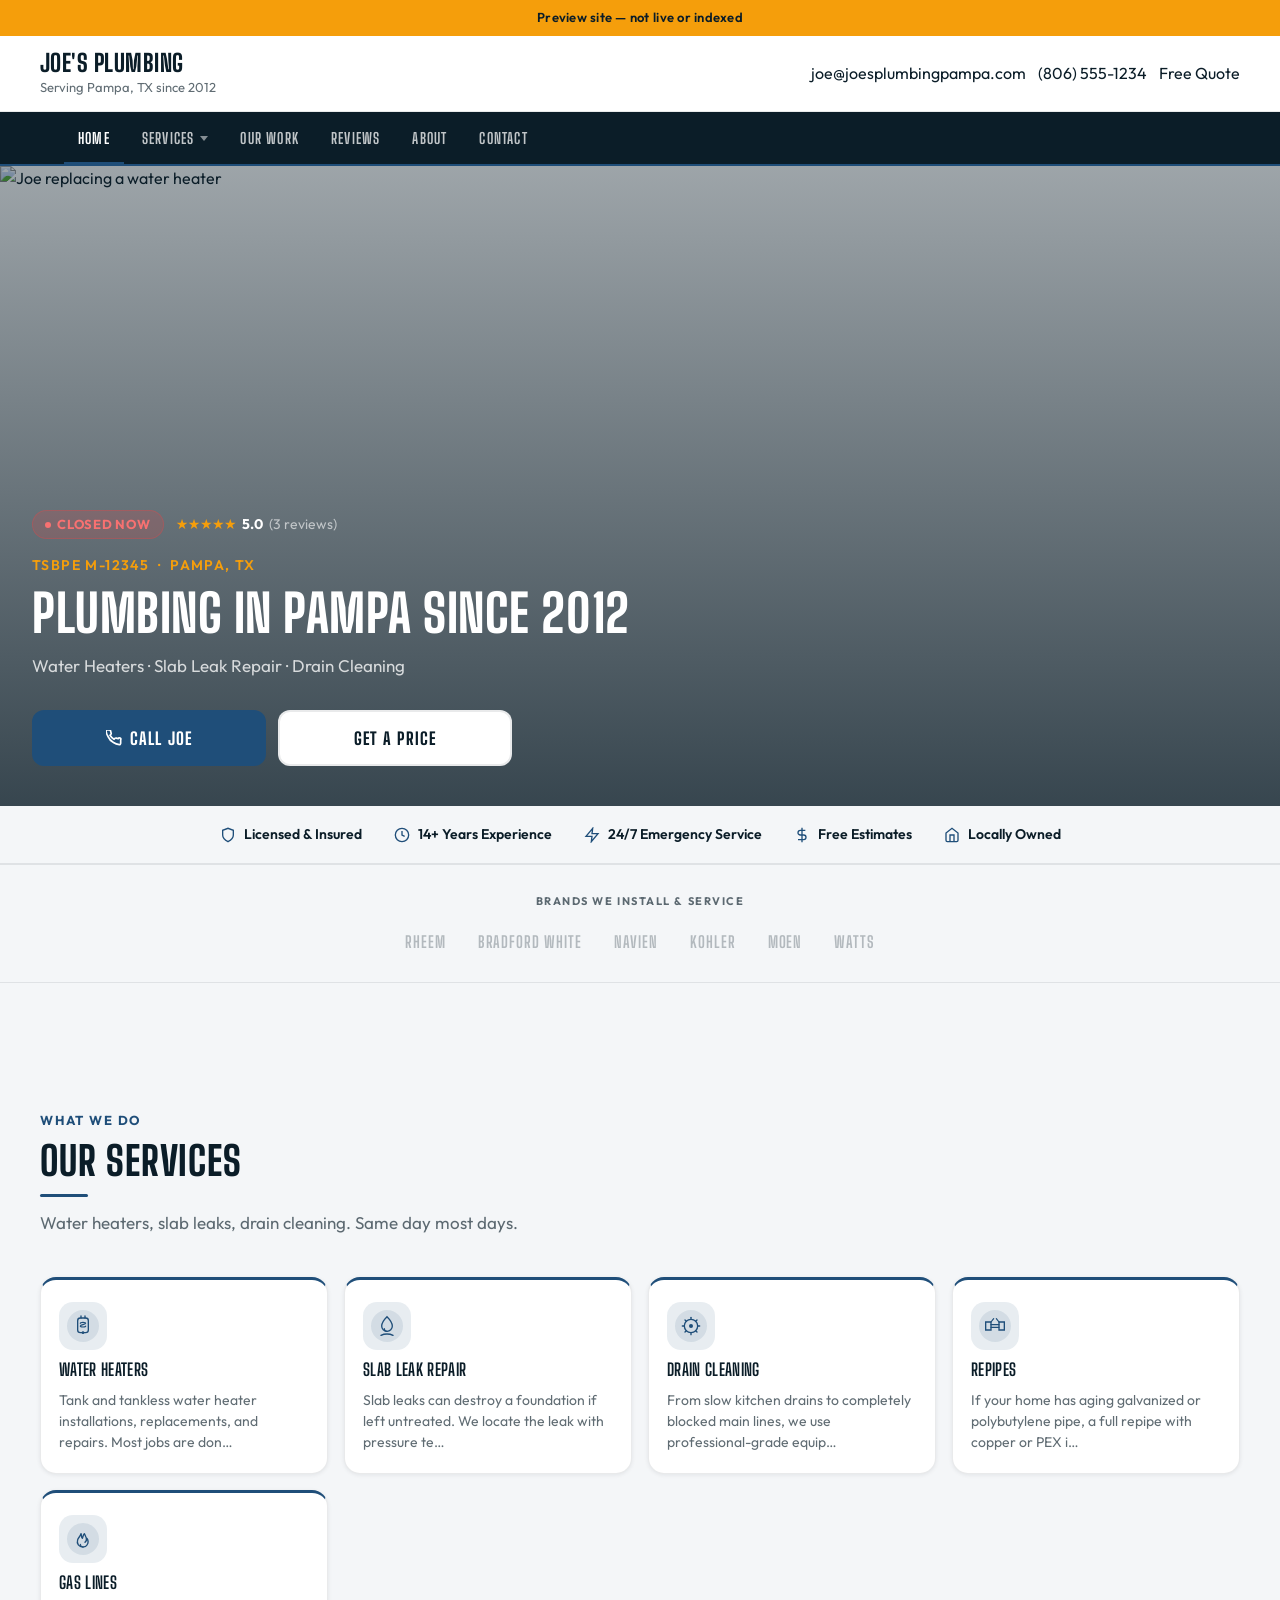
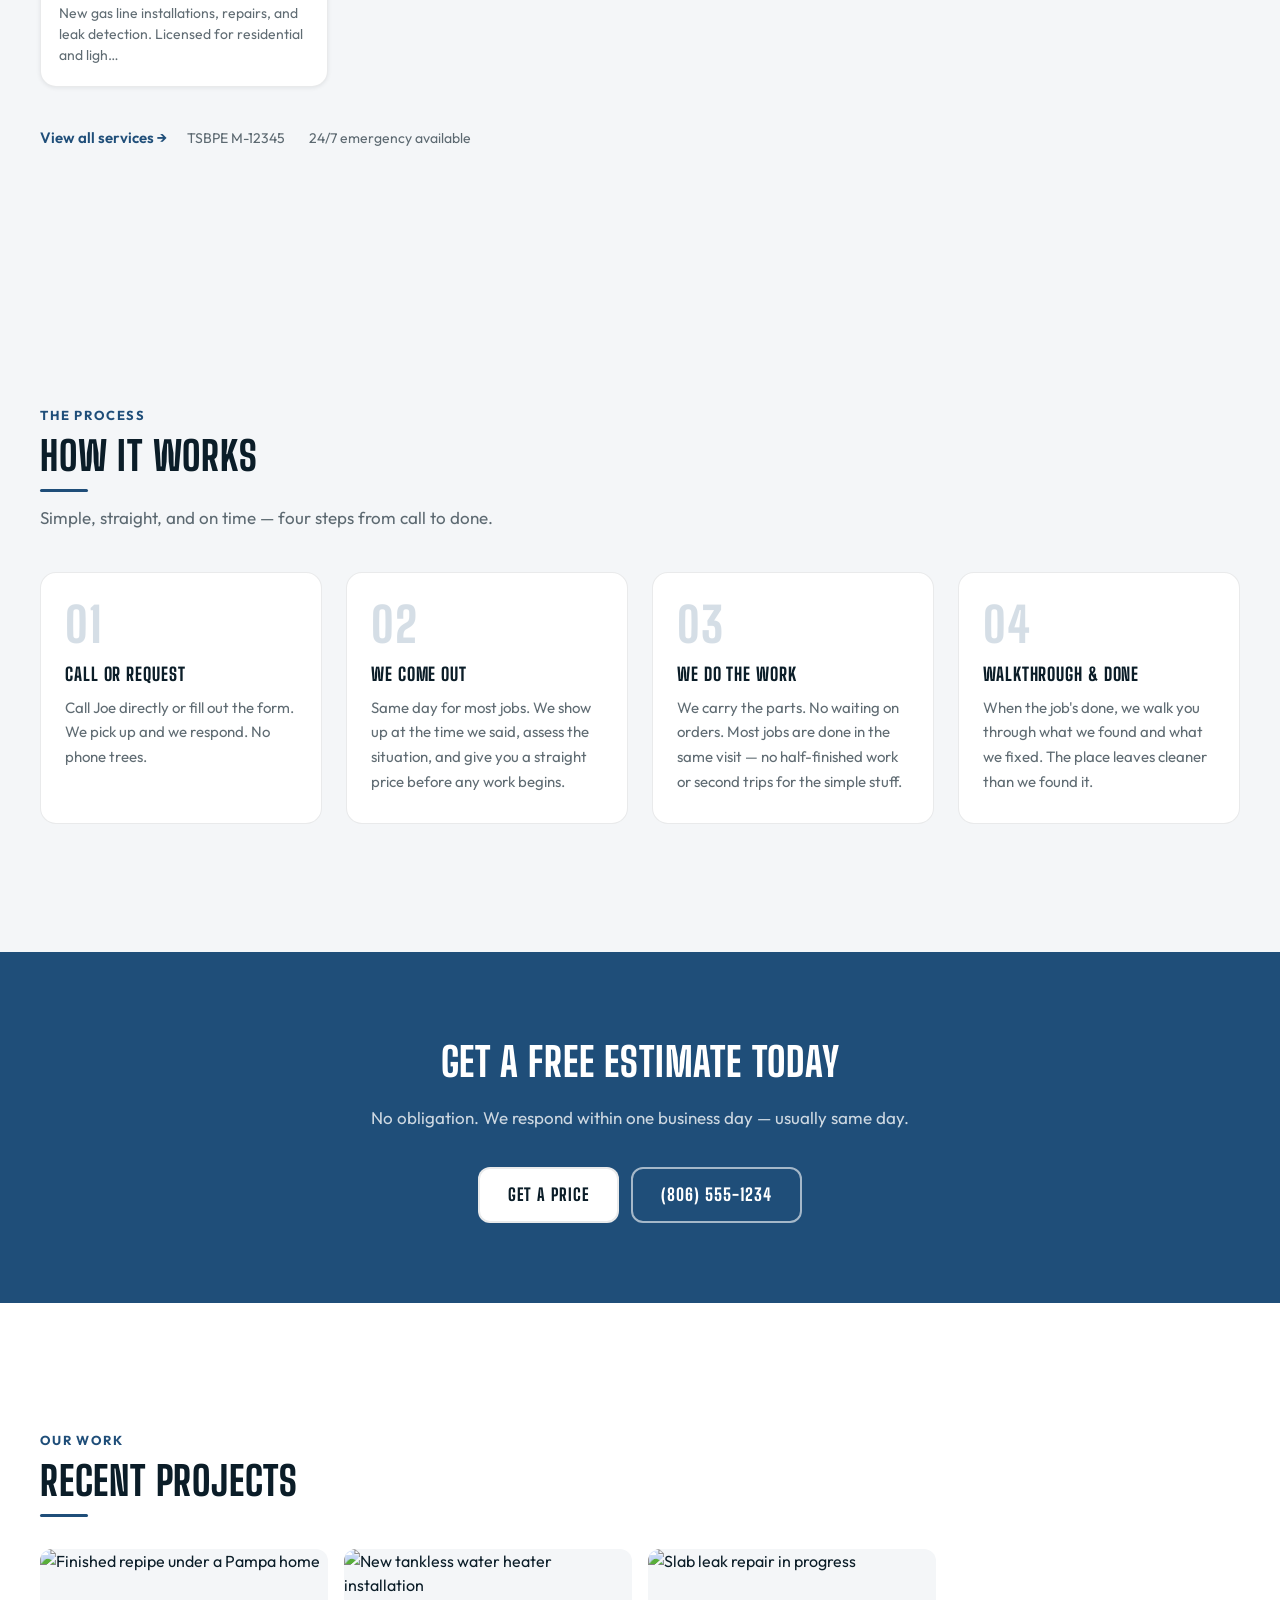
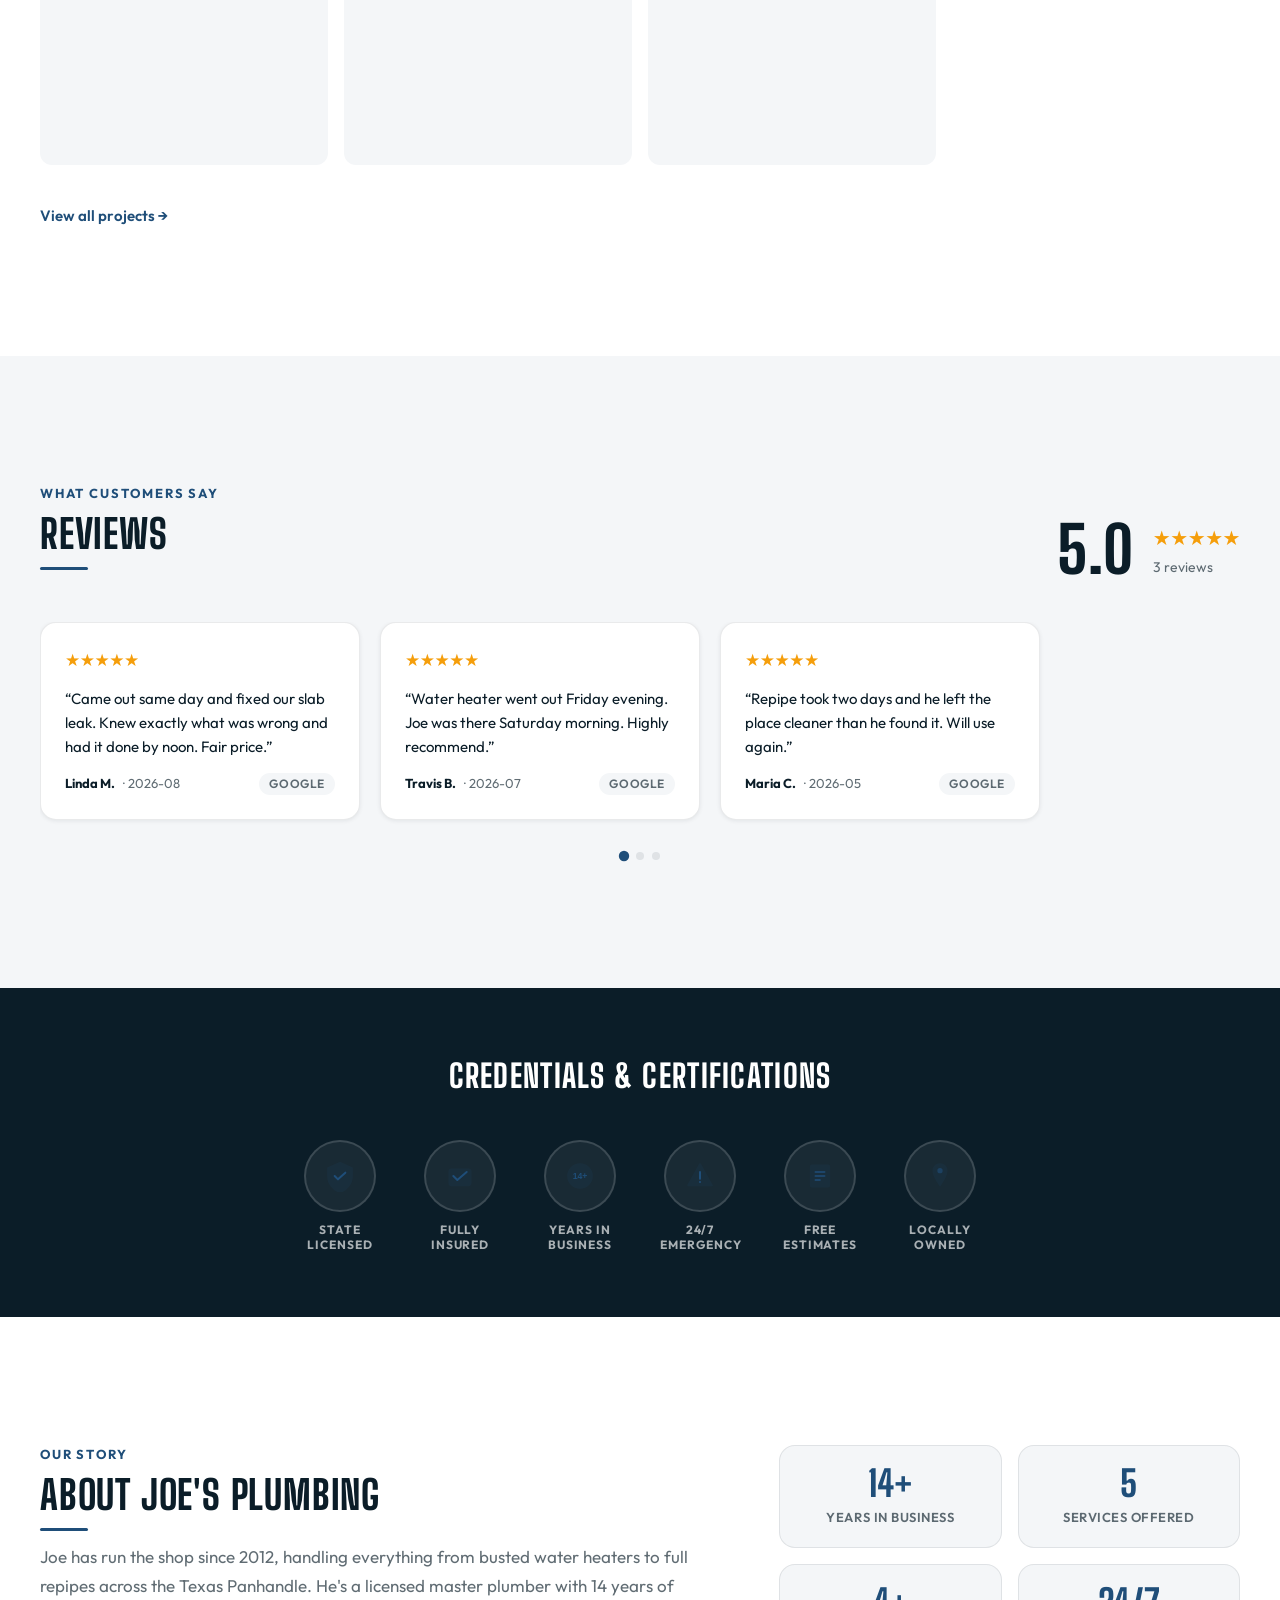
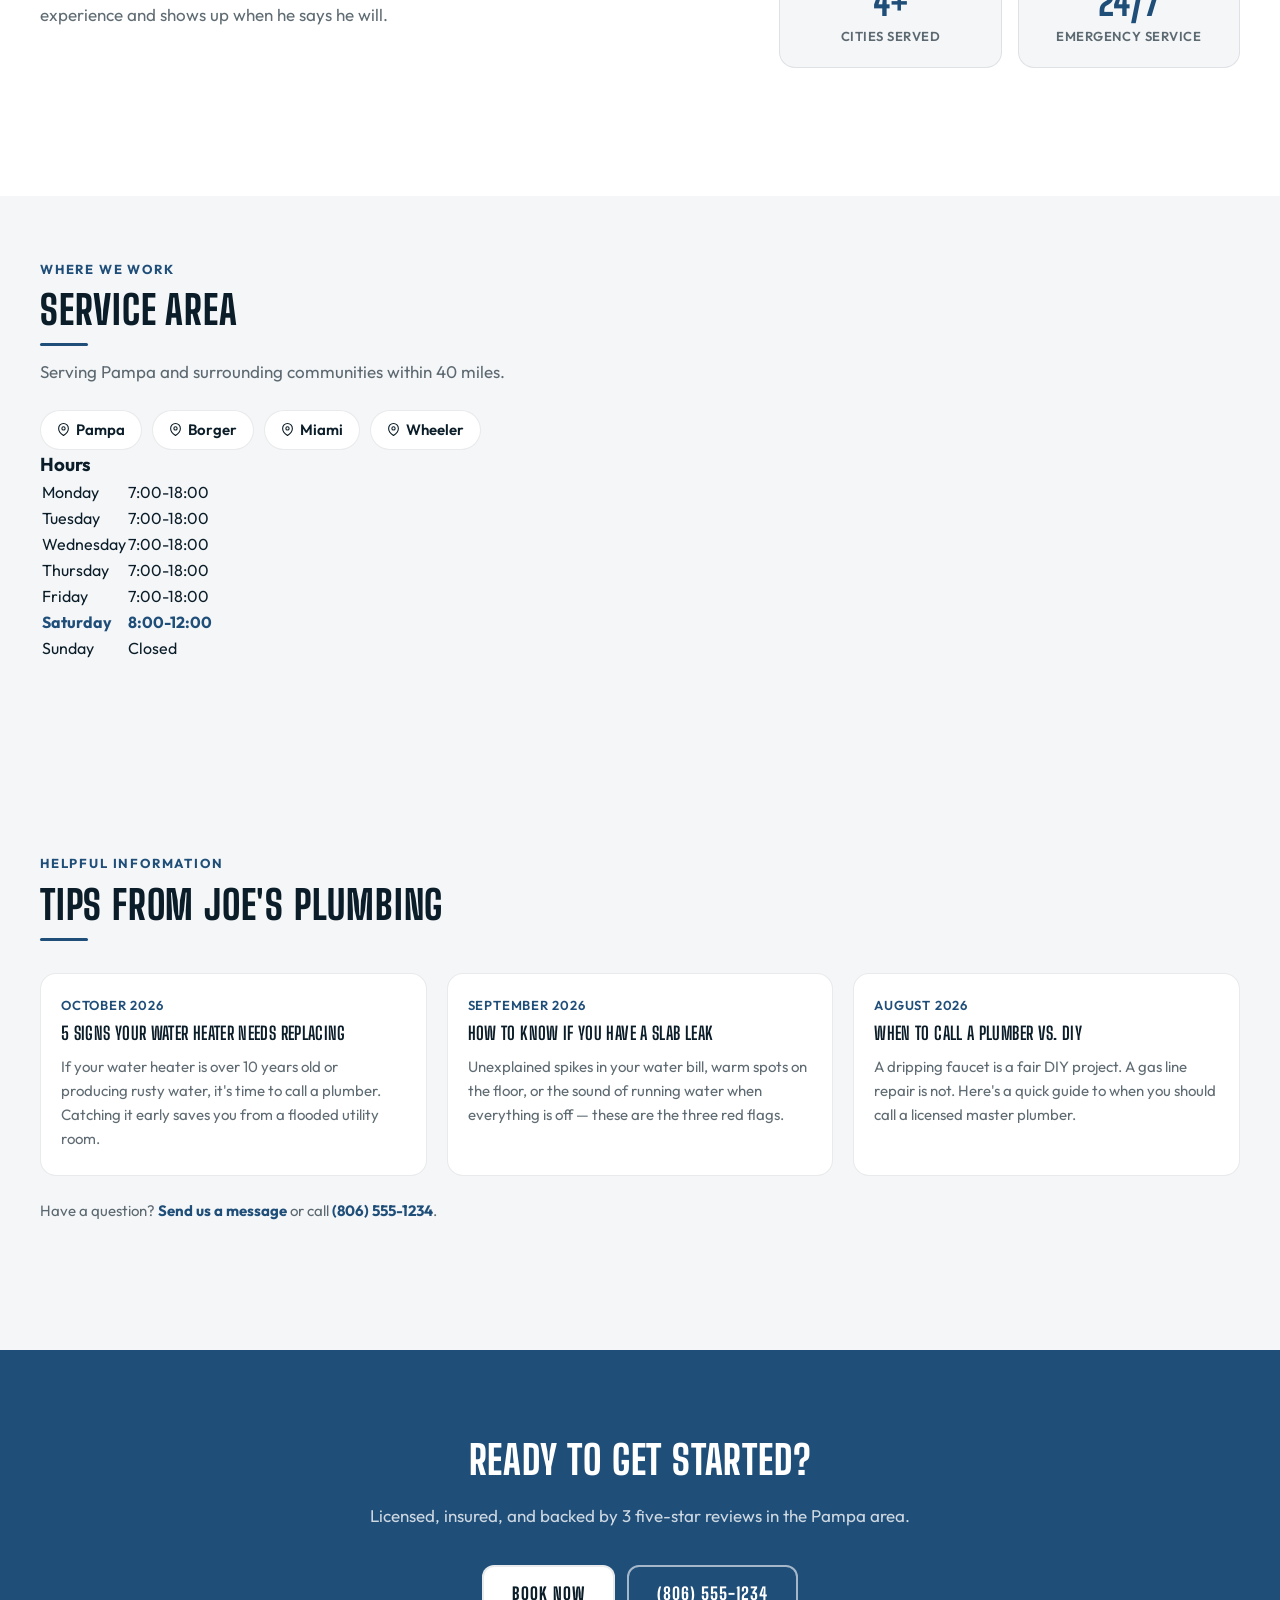
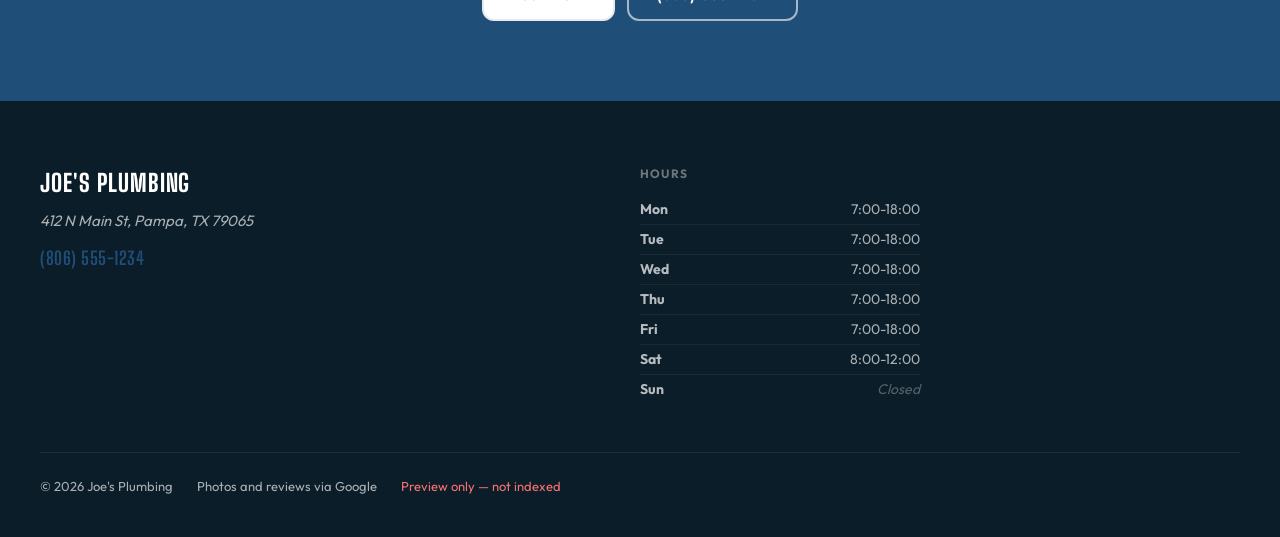
==== commit 14393cc6: "Brand logos: real images via Clearbit CDN, grayscale with hover, text fallback 35-brand domain map c" ====
--- a/index.html
+++ b/index.html
@@ -275,7 +275,49 @@
 </div><div class="brand-logos-section">
   <div class="brand-logos-inner">
     <p class="brand-logos-label">Brands We Install &amp; Service</p>
-    <div class="brand-logos-row">      <div class="brand-logo-item">Rheem</div>      <div class="brand-logo-item">Bradford White</div>      <div class="brand-logo-item">Navien</div>      <div class="brand-logo-item">Kohler</div>      <div class="brand-logo-item">Moen</div>      <div class="brand-logo-item">Watts</div>    </div>
+    <div class="brand-logos-row">      <div class="brand-logo-item brand-logo-img" title="Rheem">
+        <img
+          src="https://logo.clearbit.com/rheem.com?size=80"
+          alt="Rheem logo"
+          loading="lazy"
+          onerror="this.style.display='none';this.nextElementSibling.style.display='flex'">
+        <span class="brand-logo-fallback" style="display:none">Rheem</span>
+      </div>      <div class="brand-logo-item brand-logo-img" title="Bradford White">
+        <img
+          src="https://logo.clearbit.com/bradfordwhite.com?size=80"
+          alt="Bradford White logo"
+          loading="lazy"
+          onerror="this.style.display='none';this.nextElementSibling.style.display='flex'">
+        <span class="brand-logo-fallback" style="display:none">Bradford White</span>
+      </div>      <div class="brand-logo-item brand-logo-img" title="Navien">
+        <img
+          src="https://logo.clearbit.com/navieninc.com?size=80"
+          alt="Navien logo"
+          loading="lazy"
+          onerror="this.style.display='none';this.nextElementSibling.style.display='flex'">
+        <span class="brand-logo-fallback" style="display:none">Navien</span>
+      </div>      <div class="brand-logo-item brand-logo-img" title="Kohler">
+        <img
+          src="https://logo.clearbit.com/kohler.com?size=80"
+          alt="Kohler logo"
+          loading="lazy"
+          onerror="this.style.display='none';this.nextElementSibling.style.display='flex'">
+        <span class="brand-logo-fallback" style="display:none">Kohler</span>
+      </div>      <div class="brand-logo-item brand-logo-img" title="Moen">
+        <img
+          src="https://logo.clearbit.com/moen.com?size=80"
+          alt="Moen logo"
+          loading="lazy"
+          onerror="this.style.display='none';this.nextElementSibling.style.display='flex'">
+        <span class="brand-logo-fallback" style="display:none">Moen</span>
+      </div>      <div class="brand-logo-item brand-logo-img" title="Watts">
+        <img
+          src="https://logo.clearbit.com/watts.com?size=80"
+          alt="Watts logo"
+          loading="lazy"
+          onerror="this.style.display='none';this.nextElementSibling.style.display='flex'">
+        <span class="brand-logo-fallback" style="display:none">Watts</span>
+      </div>    </div>
   </div>
 </div>
 <section class="section section--surface" id="services">
--- a/style.css
+++ b/style.css
@@ -1211,15 +1211,30 @@
   justify-content: center;
 }
 .brand-logo-item {
-  font-family: var(--font-display);
-  font-size: 1.125rem;
+  display: flex;
+  align-items: center;
+  justify-content: center;
+}
+.brand-logo-img img {
+  height: 36px;
+  width: auto;
+  max-width: 100px;
+  object-fit: contain;
+  filter: grayscale(1) opacity(0.45);
+  transition: filter 200ms;
+}
+.brand-logo-img:hover img { filter: grayscale(0.2) opacity(0.75); }
+.brand-logo-fallback,
+.brand-logo-text {
+  font-family: var(--font-display);
+  font-size: 1rem;
   font-weight: 700;
-  color: rgba(11,29,40,0.25);
-  letter-spacing: 0.04em;
-  text-transform: uppercase;
-  transition: color 150ms;
-}
-.brand-logo-item:hover { color: var(--muted); }
+  color: rgba(11,29,40,0.28);
+  letter-spacing: 0.06em;
+  text-transform: uppercase;
+}
+.brand-logo-text:hover,
+.brand-logo-fallback:hover { color: var(--muted); }
 
 /* ============================================================
    CTA BAND (before footer)
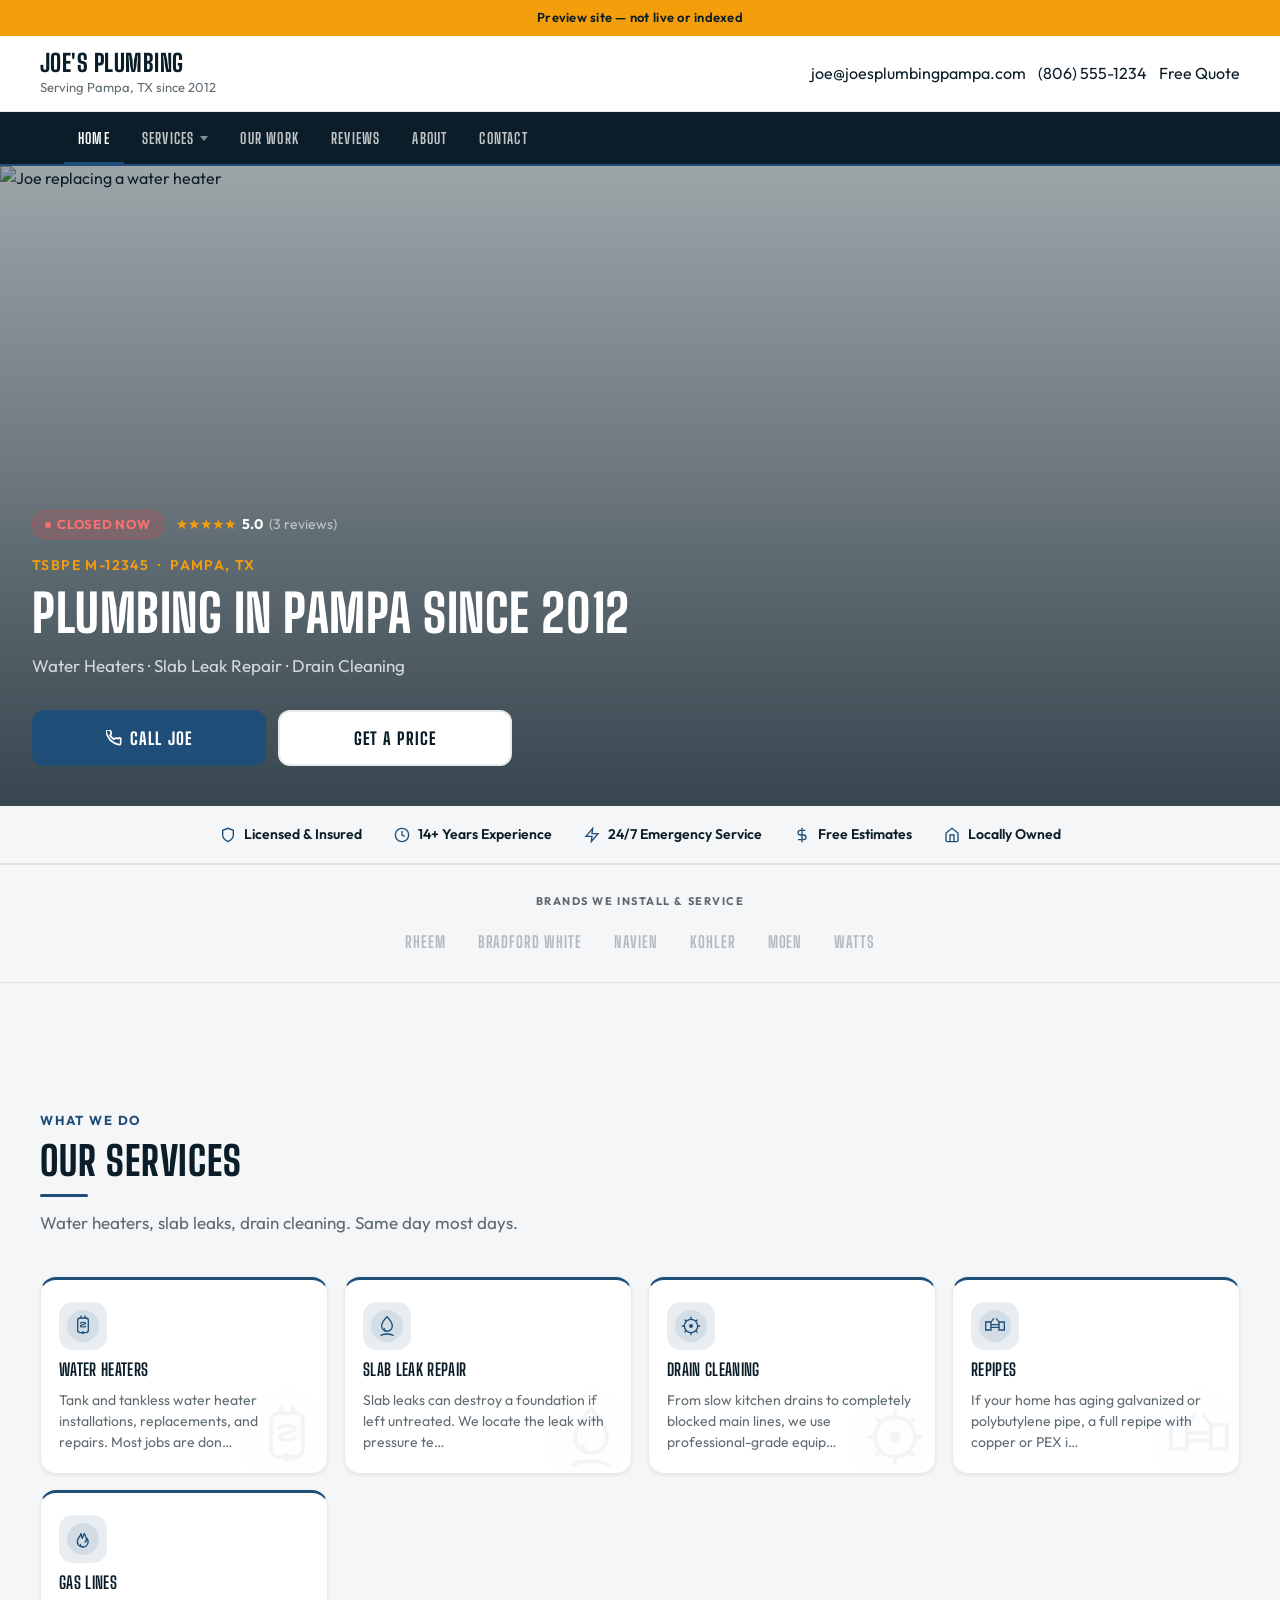
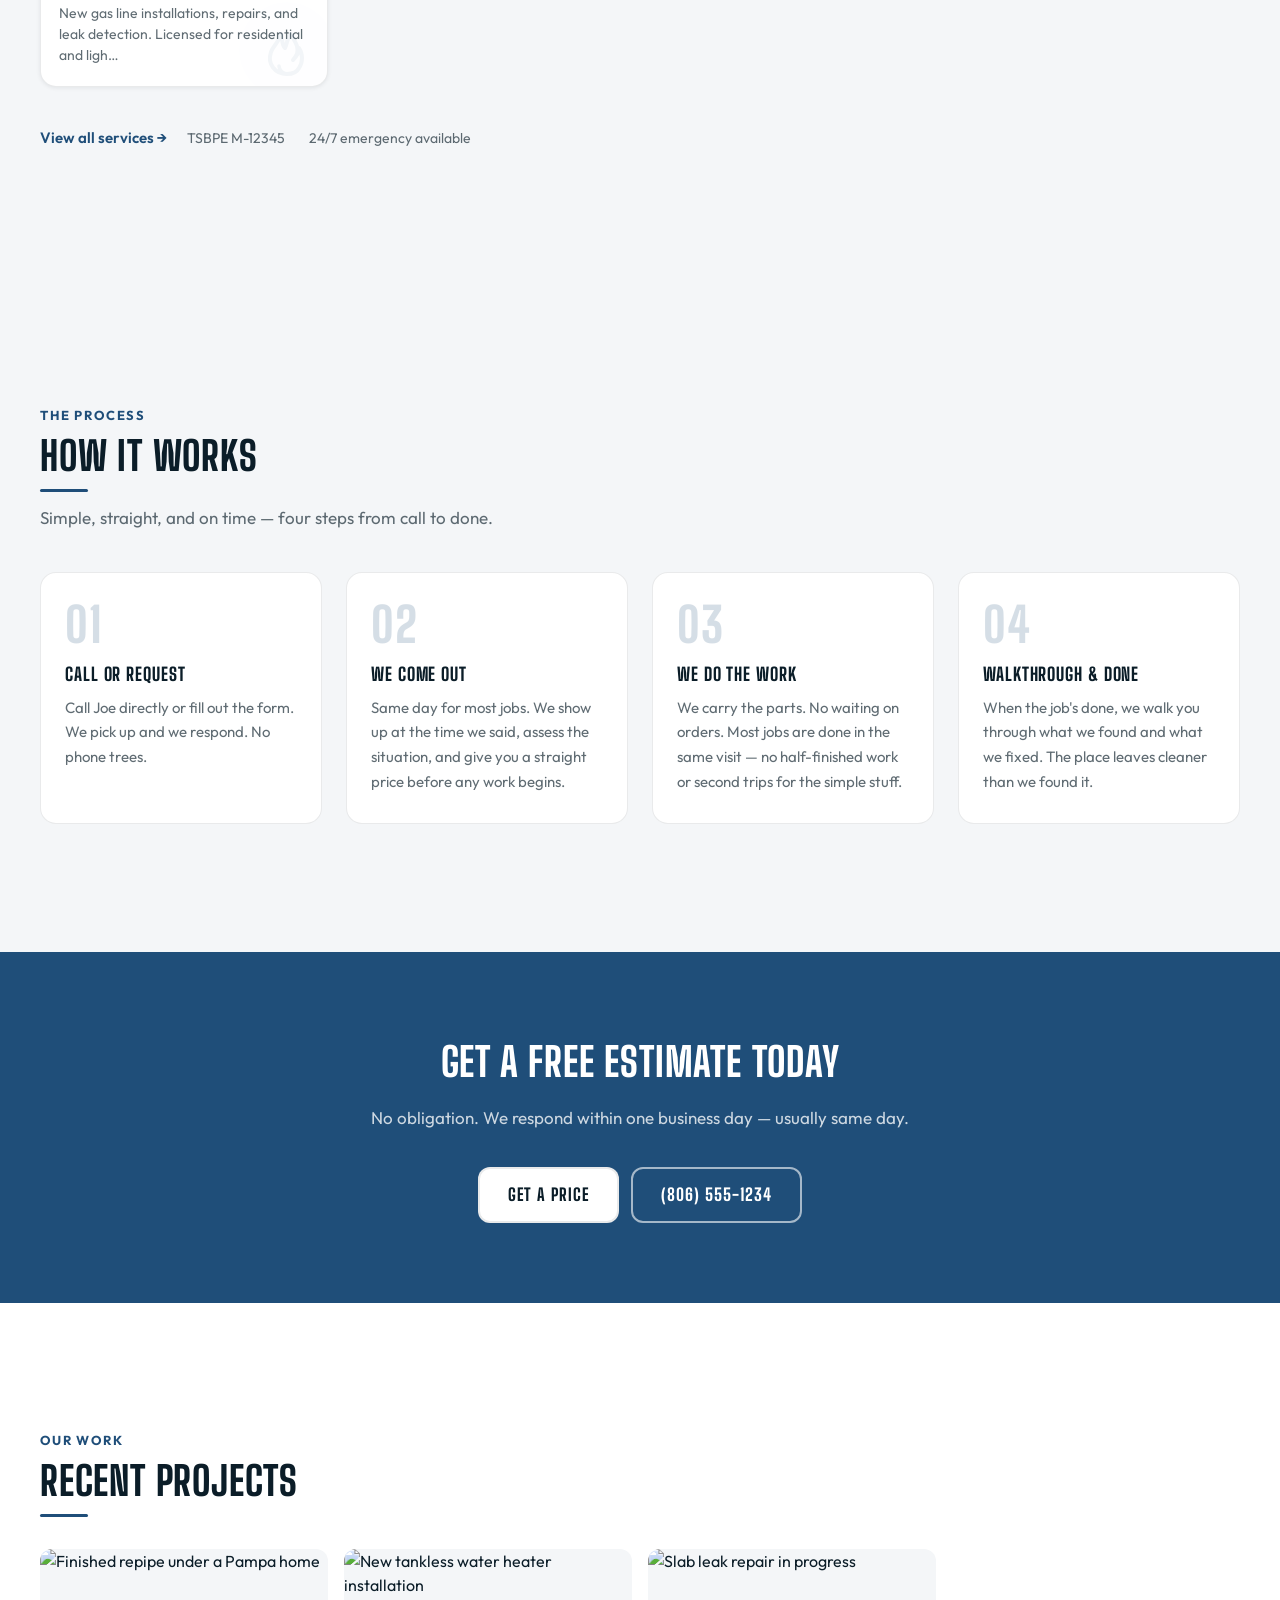
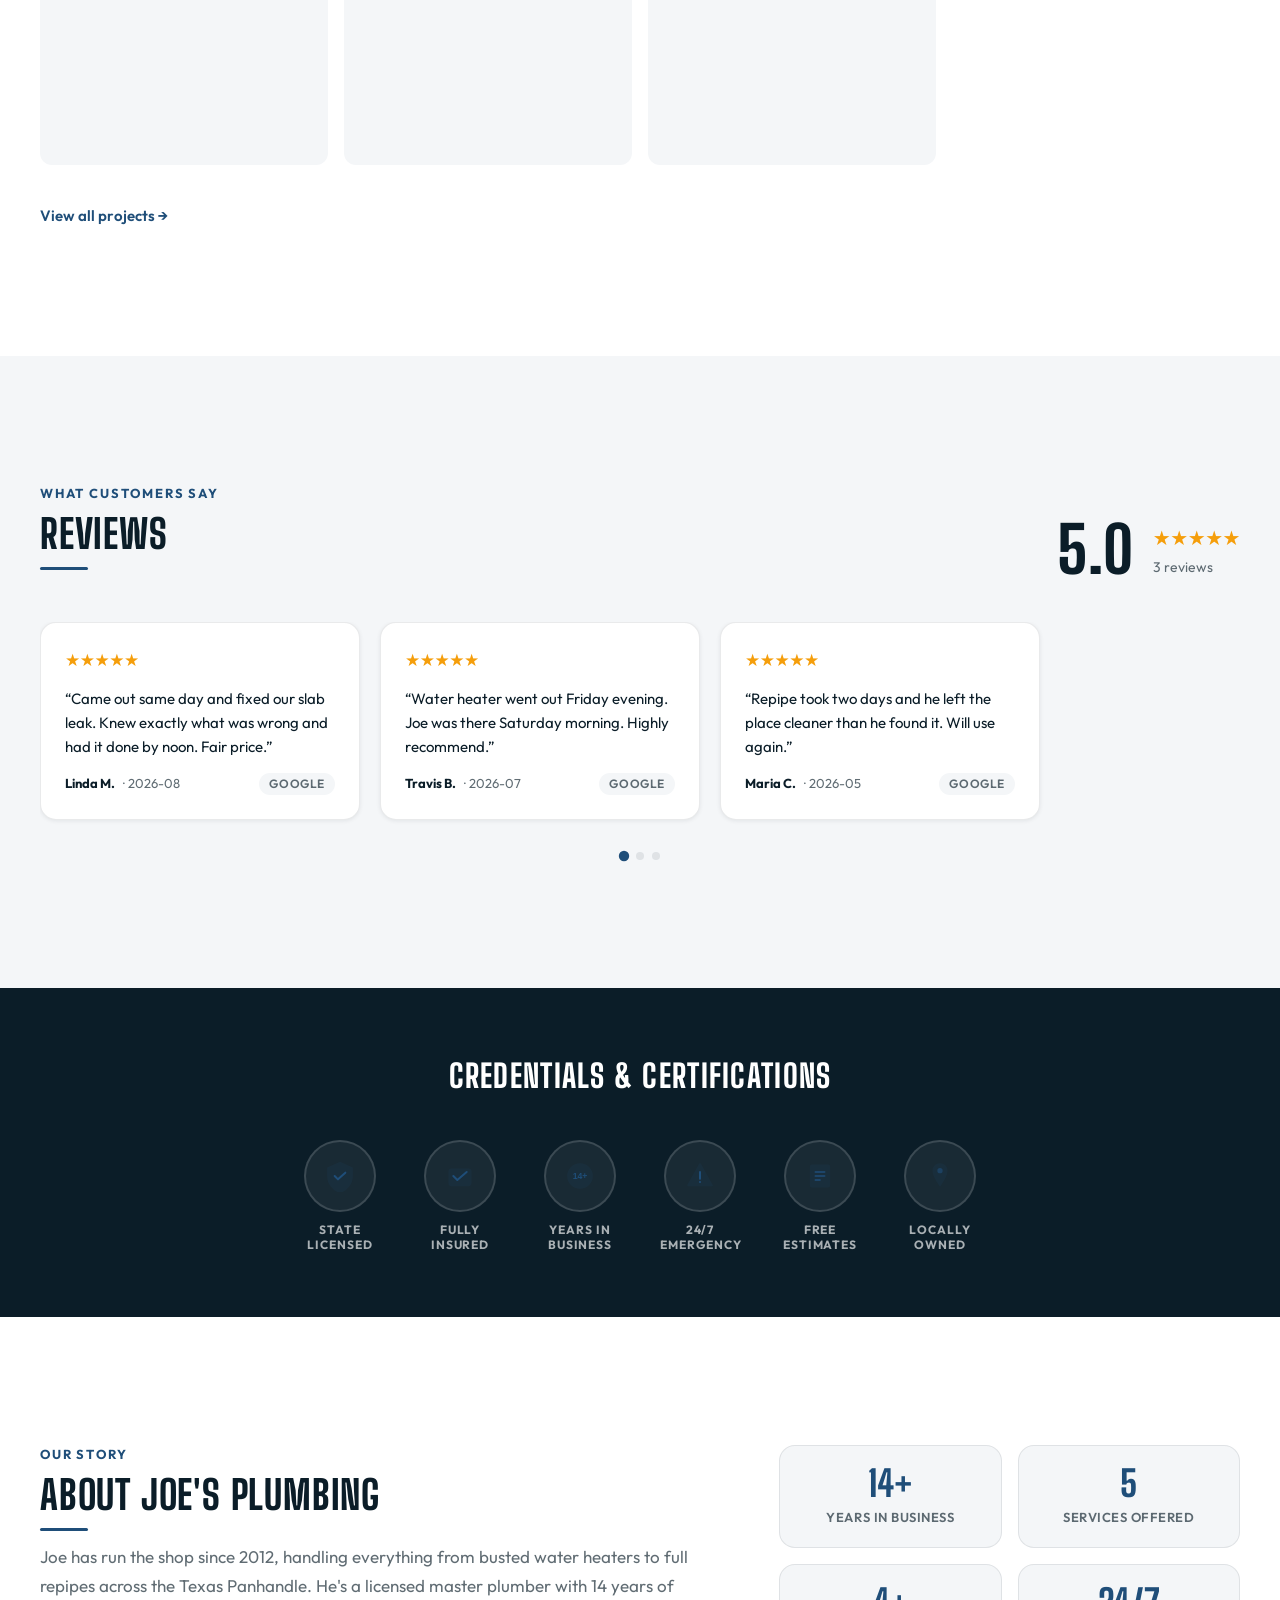
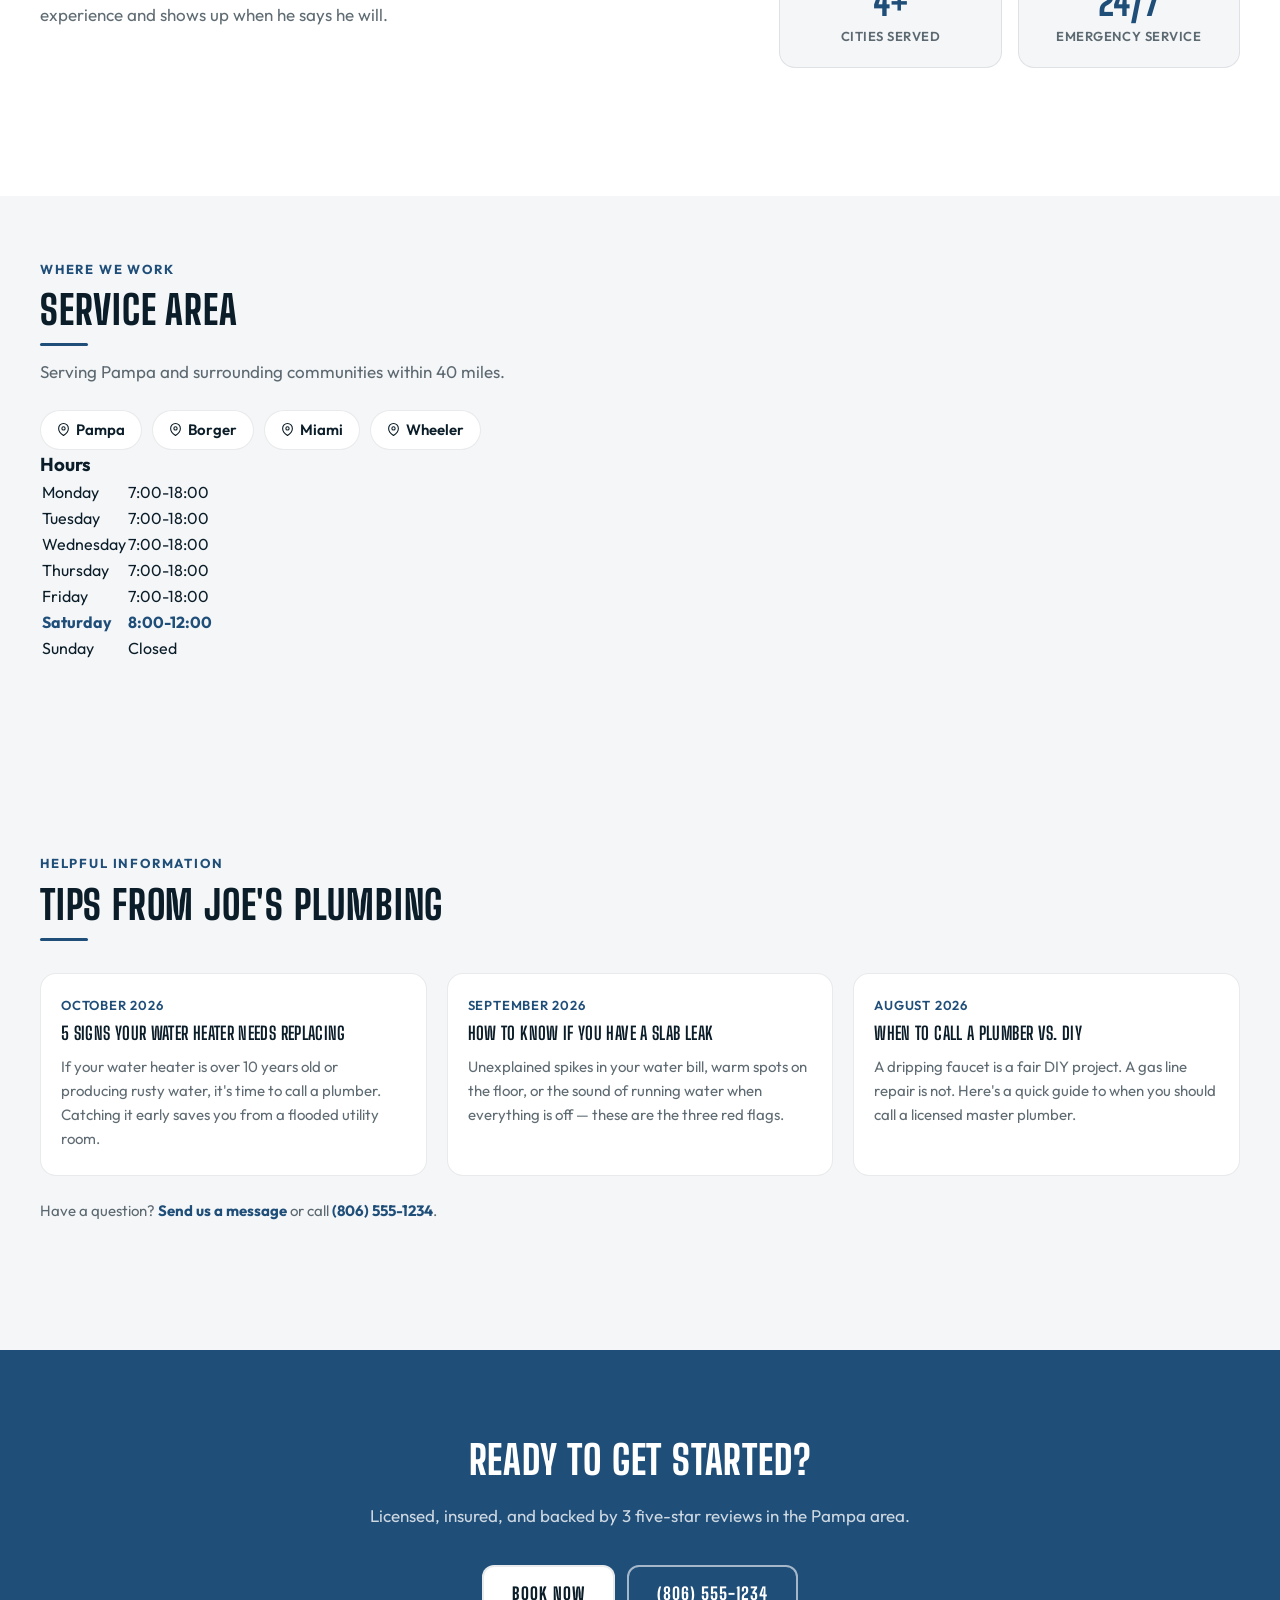
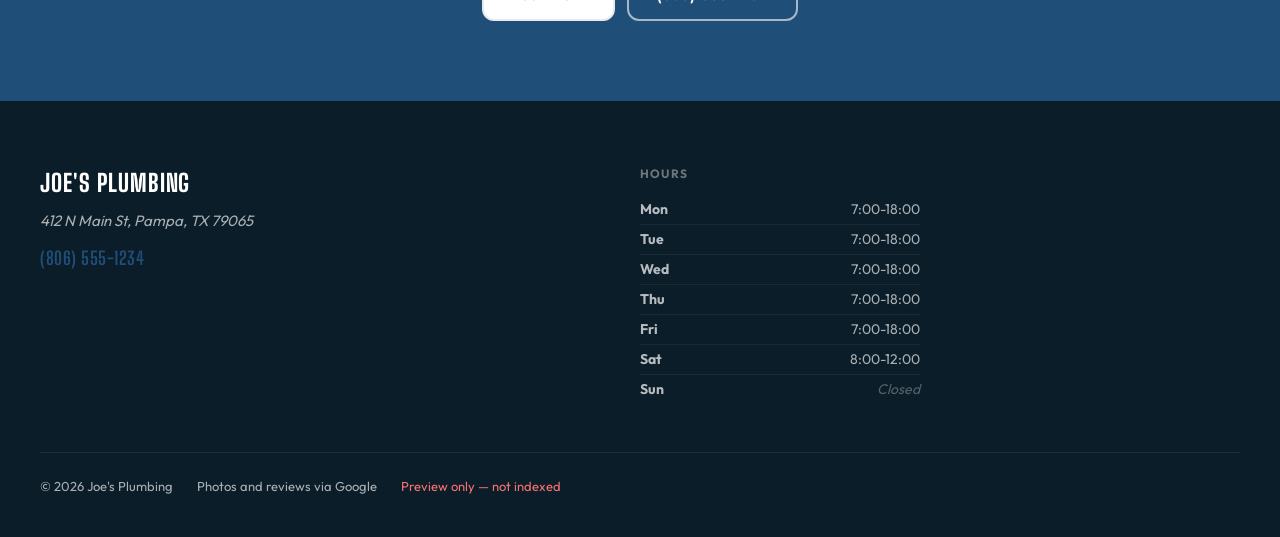
==== commit 829e1d69: "Service cards: SVG watermark bg + link to individual service pages 96px icon ghost (5.5% opacity) bo" ====
--- a/index.html
+++ b/index.html
@@ -327,7 +327,7 @@
       <h2 class="section-heading section-heading-underline">Our Services</h2>
       <p class="section-sub">Water heaters, slab leaks, drain cleaning. Same day most days.</p>
     </div>
-    <div class="services-grid reveal">      <a class="service-card" href="services.html#service-1">
+    <div class="services-grid reveal">      <a class="service-card" href="services/water-heaters.html">
         <span class="service-card-icon"><svg viewBox="0 0 48 48" fill="none" aria-hidden="true">
   <circle cx="24" cy="24" r="24" fill="currentColor" opacity="0.1"/>
   <rect x="16" y="12" width="16" height="22" rx="4" stroke="currentColor" stroke-width="2" fill="none"/>
@@ -335,14 +335,27 @@
   <path d="M20 20c0-2 8-2 8 0s-8 2-8 4 8 2 8 0" stroke="currentColor" stroke-width="1.8" stroke-linecap="round" fill="none"/>
   <circle cx="24" cy="34" r="2" fill="currentColor"/>
 </svg></span>
-        <span class="service-card-name">Water Heaters</span><span class="service-card-desc">Tank and tankless water heater installations, replacements, and repairs. Most jobs are don&hellip;</span>      </a>      <a class="service-card" href="services.html#service-2">
+        <span class="service-card-name">Water Heaters</span><span class="service-card-desc">Tank and tankless water heater installations, replacements, and repairs. Most jobs are don&hellip;</span>        <span class="service-card-watermark" aria-hidden="true"><svg viewBox="0 0 48 48" fill="none" aria-hidden="true">
+  <circle cx="24" cy="24" r="24" fill="currentColor" opacity="0.1"/>
+  <rect x="16" y="12" width="16" height="22" rx="4" stroke="currentColor" stroke-width="2" fill="none"/>
+  <path d="M21 12V9M27 12V9" stroke="currentColor" stroke-width="2" stroke-linecap="round"/>
+  <path d="M20 20c0-2 8-2 8 0s-8 2-8 4 8 2 8 0" stroke="currentColor" stroke-width="1.8" stroke-linecap="round" fill="none"/>
+  <circle cx="24" cy="34" r="2" fill="currentColor"/>
+</svg></span>
+      </a>      <a class="service-card" href="services/slab-leak-repair.html">
         <span class="service-card-icon"><svg viewBox="0 0 48 48" fill="none" aria-hidden="true">
   <circle cx="24" cy="24" r="24" fill="currentColor" opacity="0.1"/>
   <path d="M24 10c0 0-8 8-8 14a8 8 0 0016 0c0-6-8-14-8-14z" stroke="currentColor" stroke-width="2" fill="none"/>
   <path d="M20 28a4 4 0 004 4" stroke="currentColor" stroke-width="1.8" stroke-linecap="round"/>
   <path d="M15 38c2-1 4-2 9-2s7 1 9 2" stroke="currentColor" stroke-width="2" stroke-linecap="round"/>
 </svg></span>
-        <span class="service-card-name">Slab Leak Repair</span><span class="service-card-desc">Slab leaks can destroy a foundation if left untreated. We locate the leak with pressure te&hellip;</span>      </a>      <a class="service-card" href="services.html#service-3">
+        <span class="service-card-name">Slab Leak Repair</span><span class="service-card-desc">Slab leaks can destroy a foundation if left untreated. We locate the leak with pressure te&hellip;</span>        <span class="service-card-watermark" aria-hidden="true"><svg viewBox="0 0 48 48" fill="none" aria-hidden="true">
+  <circle cx="24" cy="24" r="24" fill="currentColor" opacity="0.1"/>
+  <path d="M24 10c0 0-8 8-8 14a8 8 0 0016 0c0-6-8-14-8-14z" stroke="currentColor" stroke-width="2" fill="none"/>
+  <path d="M20 28a4 4 0 004 4" stroke="currentColor" stroke-width="1.8" stroke-linecap="round"/>
+  <path d="M15 38c2-1 4-2 9-2s7 1 9 2" stroke="currentColor" stroke-width="2" stroke-linecap="round"/>
+</svg></span>
+      </a>      <a class="service-card" href="services/drain-cleaning.html">
         <span class="service-card-icon"><svg viewBox="0 0 48 48" fill="none" aria-hidden="true">
   <circle cx="24" cy="24" r="24" fill="currentColor" opacity="0.1"/>
   <circle cx="24" cy="24" r="10" stroke="currentColor" stroke-width="2"/>
@@ -356,7 +369,20 @@
   <line x1="17" y1="31" x2="15" y2="33" stroke="currentColor" stroke-width="2" stroke-linecap="round"/>
   <line x1="31" y1="31" x2="33" y2="33" stroke="currentColor" stroke-width="2" stroke-linecap="round"/>
 </svg></span>
-        <span class="service-card-name">Drain Cleaning</span><span class="service-card-desc">From slow kitchen drains to completely blocked main lines, we use professional-grade equip&hellip;</span>      </a>      <a class="service-card" href="services.html#service-4">
+        <span class="service-card-name">Drain Cleaning</span><span class="service-card-desc">From slow kitchen drains to completely blocked main lines, we use professional-grade equip&hellip;</span>        <span class="service-card-watermark" aria-hidden="true"><svg viewBox="0 0 48 48" fill="none" aria-hidden="true">
+  <circle cx="24" cy="24" r="24" fill="currentColor" opacity="0.1"/>
+  <circle cx="24" cy="24" r="10" stroke="currentColor" stroke-width="2"/>
+  <circle cx="24" cy="24" r="3" fill="currentColor"/>
+  <line x1="24" y1="14" x2="24" y2="11" stroke="currentColor" stroke-width="2" stroke-linecap="round"/>
+  <line x1="24" y1="34" x2="24" y2="37" stroke="currentColor" stroke-width="2" stroke-linecap="round"/>
+  <line x1="14" y1="24" x2="11" y2="24" stroke="currentColor" stroke-width="2" stroke-linecap="round"/>
+  <line x1="34" y1="24" x2="37" y2="24" stroke="currentColor" stroke-width="2" stroke-linecap="round"/>
+  <line x1="17" y1="17" x2="15" y2="15" stroke="currentColor" stroke-width="2" stroke-linecap="round"/>
+  <line x1="31" y1="17" x2="33" y2="15" stroke="currentColor" stroke-width="2" stroke-linecap="round"/>
+  <line x1="17" y1="31" x2="15" y2="33" stroke="currentColor" stroke-width="2" stroke-linecap="round"/>
+  <line x1="31" y1="31" x2="33" y2="33" stroke="currentColor" stroke-width="2" stroke-linecap="round"/>
+</svg></span>
+      </a>      <a class="service-card" href="services/repipes.html">
         <span class="service-card-icon"><svg viewBox="0 0 48 48" fill="none" aria-hidden="true">
   <circle cx="24" cy="24" r="24" fill="currentColor" opacity="0.1"/>
   <path d="M10 18h8v12H10z" rx="1" stroke="currentColor" stroke-width="2" fill="none"/>
@@ -364,13 +390,25 @@
   <path d="M18 22h12M18 26h12" stroke="currentColor" stroke-width="2" stroke-linecap="round"/>
   <path d="M22 13l-4 5M26 13l4 5" stroke="currentColor" stroke-width="1.8" stroke-linecap="round"/>
 </svg></span>
-        <span class="service-card-name">Repipes</span><span class="service-card-desc">If your home has aging galvanized or polybutylene pipe, a full repipe with copper or PEX i&hellip;</span>      </a>      <a class="service-card" href="services.html#service-5">
+        <span class="service-card-name">Repipes</span><span class="service-card-desc">If your home has aging galvanized or polybutylene pipe, a full repipe with copper or PEX i&hellip;</span>        <span class="service-card-watermark" aria-hidden="true"><svg viewBox="0 0 48 48" fill="none" aria-hidden="true">
+  <circle cx="24" cy="24" r="24" fill="currentColor" opacity="0.1"/>
+  <path d="M10 18h8v12H10z" rx="1" stroke="currentColor" stroke-width="2" fill="none"/>
+  <path d="M30 18h8v12H30z" rx="1" stroke="currentColor" stroke-width="2" fill="none"/>
+  <path d="M18 22h12M18 26h12" stroke="currentColor" stroke-width="2" stroke-linecap="round"/>
+  <path d="M22 13l-4 5M26 13l4 5" stroke="currentColor" stroke-width="1.8" stroke-linecap="round"/>
+</svg></span>
+      </a>      <a class="service-card" href="services/gas-lines.html">
         <span class="service-card-icon"><svg viewBox="0 0 48 48" fill="none" aria-hidden="true">
   <circle cx="24" cy="24" r="24" fill="currentColor" opacity="0.1"/>
   <path d="M24 36c-6 0-10-5-8-11 1-3 4-5 5-9 1 2 0 5 2 7 1-2 1-5 3-7 2 4 4 6 3 10-1 2-2 3-2 3 2-2 3-4 3-6 2 3 2 7 0 10-1 2-3 3-6 3z" stroke="currentColor" stroke-width="2" stroke-linejoin="round" fill="none"/>
   <path d="M24 36c-2 0-4-2-4-4" stroke="currentColor" stroke-width="1.8" stroke-linecap="round"/>
 </svg></span>
-        <span class="service-card-name">Gas Lines</span><span class="service-card-desc">New gas line installations, repairs, and leak detection. Licensed for residential and ligh&hellip;</span>      </a>    </div>
+        <span class="service-card-name">Gas Lines</span><span class="service-card-desc">New gas line installations, repairs, and leak detection. Licensed for residential and ligh&hellip;</span>        <span class="service-card-watermark" aria-hidden="true"><svg viewBox="0 0 48 48" fill="none" aria-hidden="true">
+  <circle cx="24" cy="24" r="24" fill="currentColor" opacity="0.1"/>
+  <path d="M24 36c-6 0-10-5-8-11 1-3 4-5 5-9 1 2 0 5 2 7 1-2 1-5 3-7 2 4 4 6 3 10-1 2-2 3-2 3 2-2 3-4 3-6 2 3 2 7 0 10-1 2-3 3-6 3z" stroke="currentColor" stroke-width="2" stroke-linejoin="round" fill="none"/>
+  <path d="M24 36c-2 0-4-2-4-4" stroke="currentColor" stroke-width="1.8" stroke-linecap="round"/>
+</svg></span>
+      </a>    </div>
     <div class="section-cta-row reveal">
       <a href="services.html" class="section-cta-text">View all services &rarr;</a>      <span class="services-meta" style="margin-top:0"><span>TSBPE M-12345</span><span>24/7 emergency available</span>      </span>    </div>
   </div>
--- a/style.css
+++ b/style.css
@@ -793,7 +793,22 @@
   box-shadow: var(--shadow-sm);
   transition: transform 150ms, box-shadow 150ms;
   cursor: pointer;
-}
+  position: relative;
+  overflow: hidden;
+}
+.service-card-watermark {
+  position: absolute;
+  bottom: -12px;
+  right: -8px;
+  width: 96px;
+  height: 96px;
+  color: var(--accent);
+  opacity: 0.055;
+  pointer-events: none;
+  transition: opacity 150ms;
+}
+.service-card-watermark svg { width: 96px; height: 96px; }
+.service-card:hover .service-card-watermark { opacity: 0.10; }
 .service-card:hover {
   transform: translateY(-4px);
   box-shadow: var(--shadow-md);
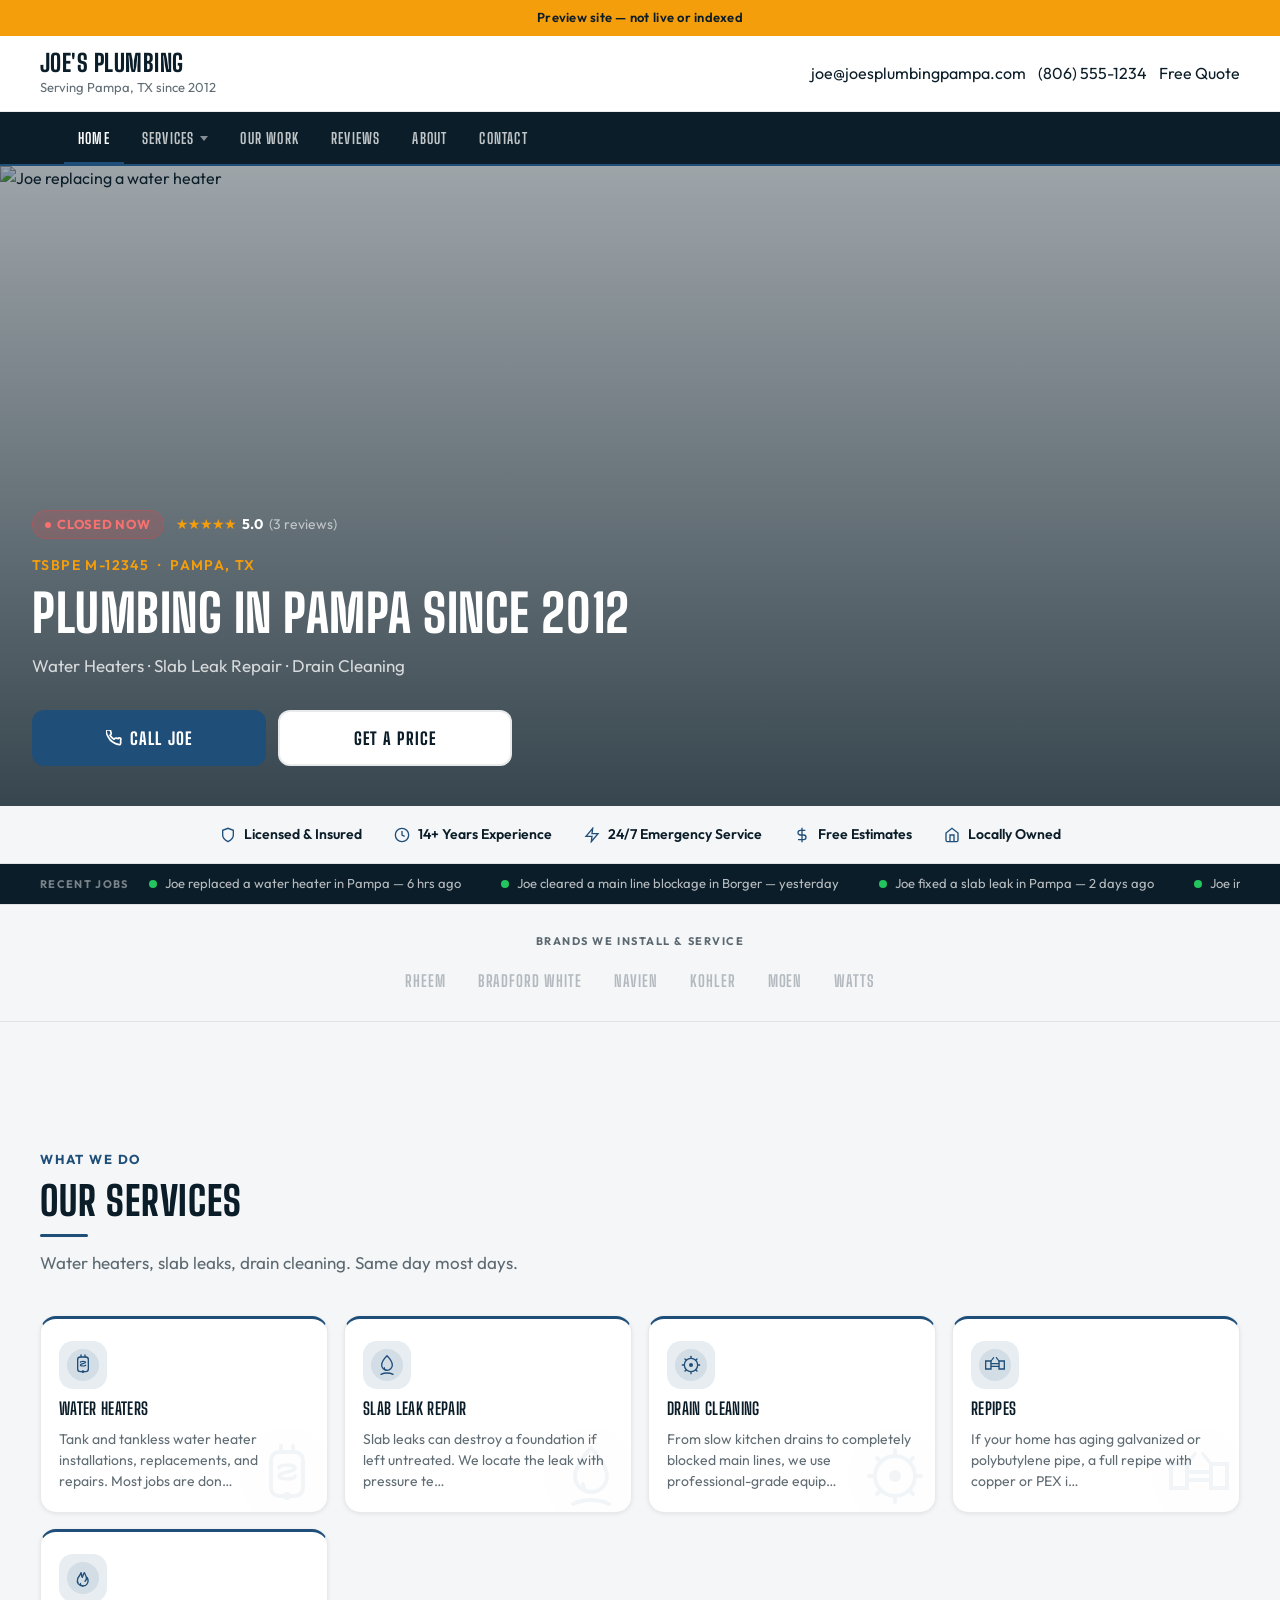
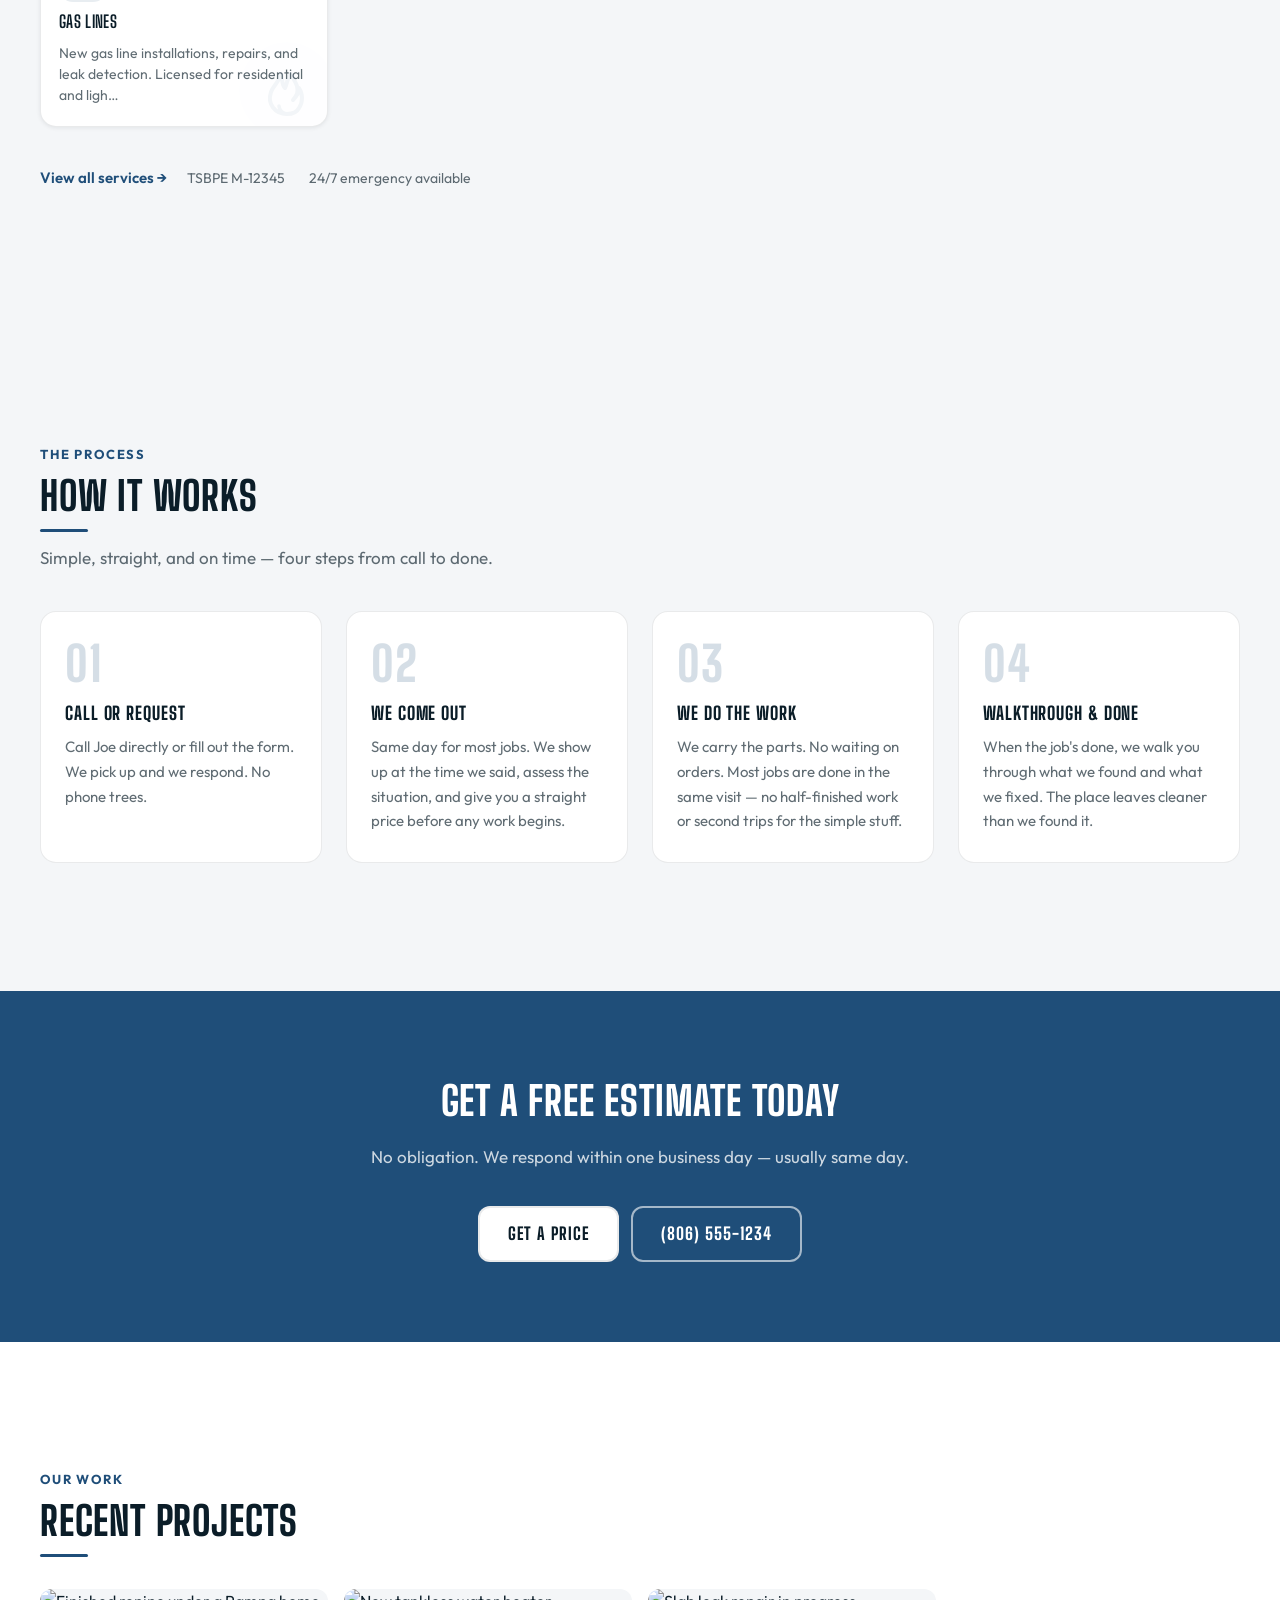
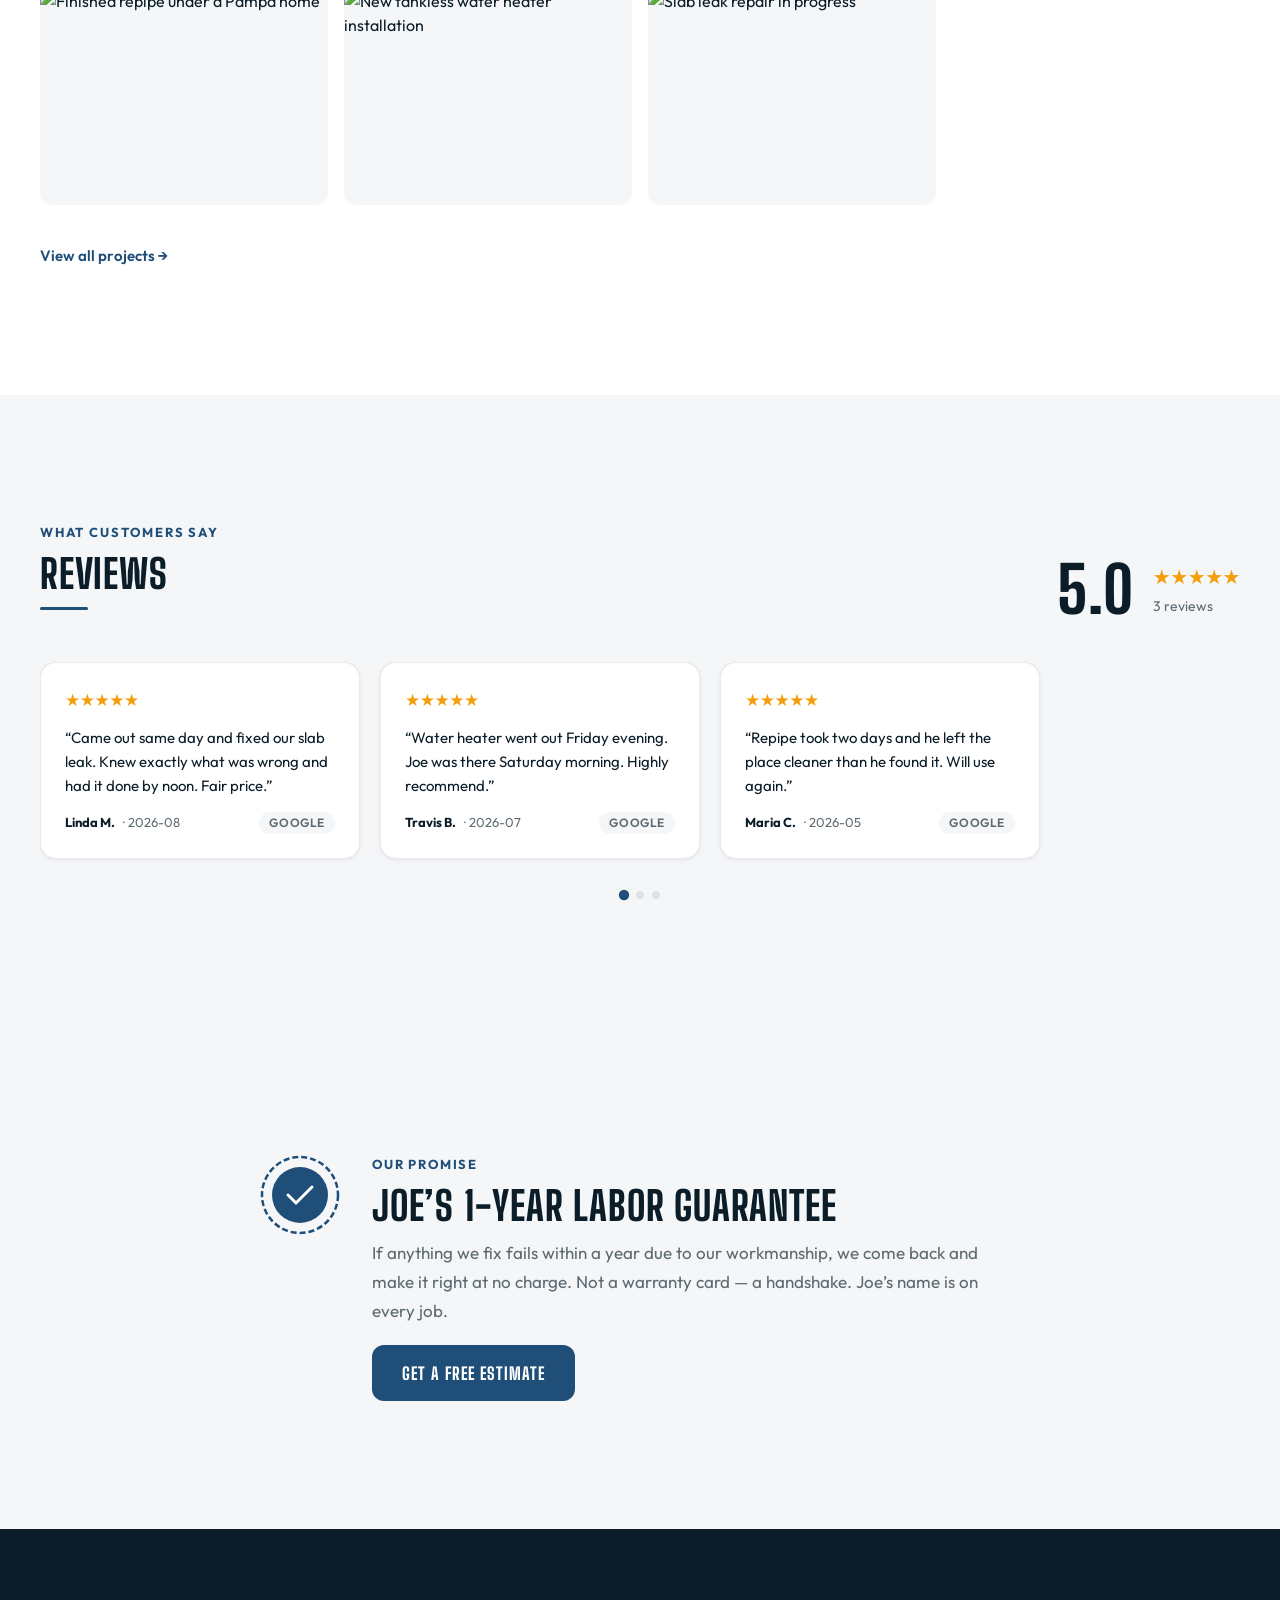
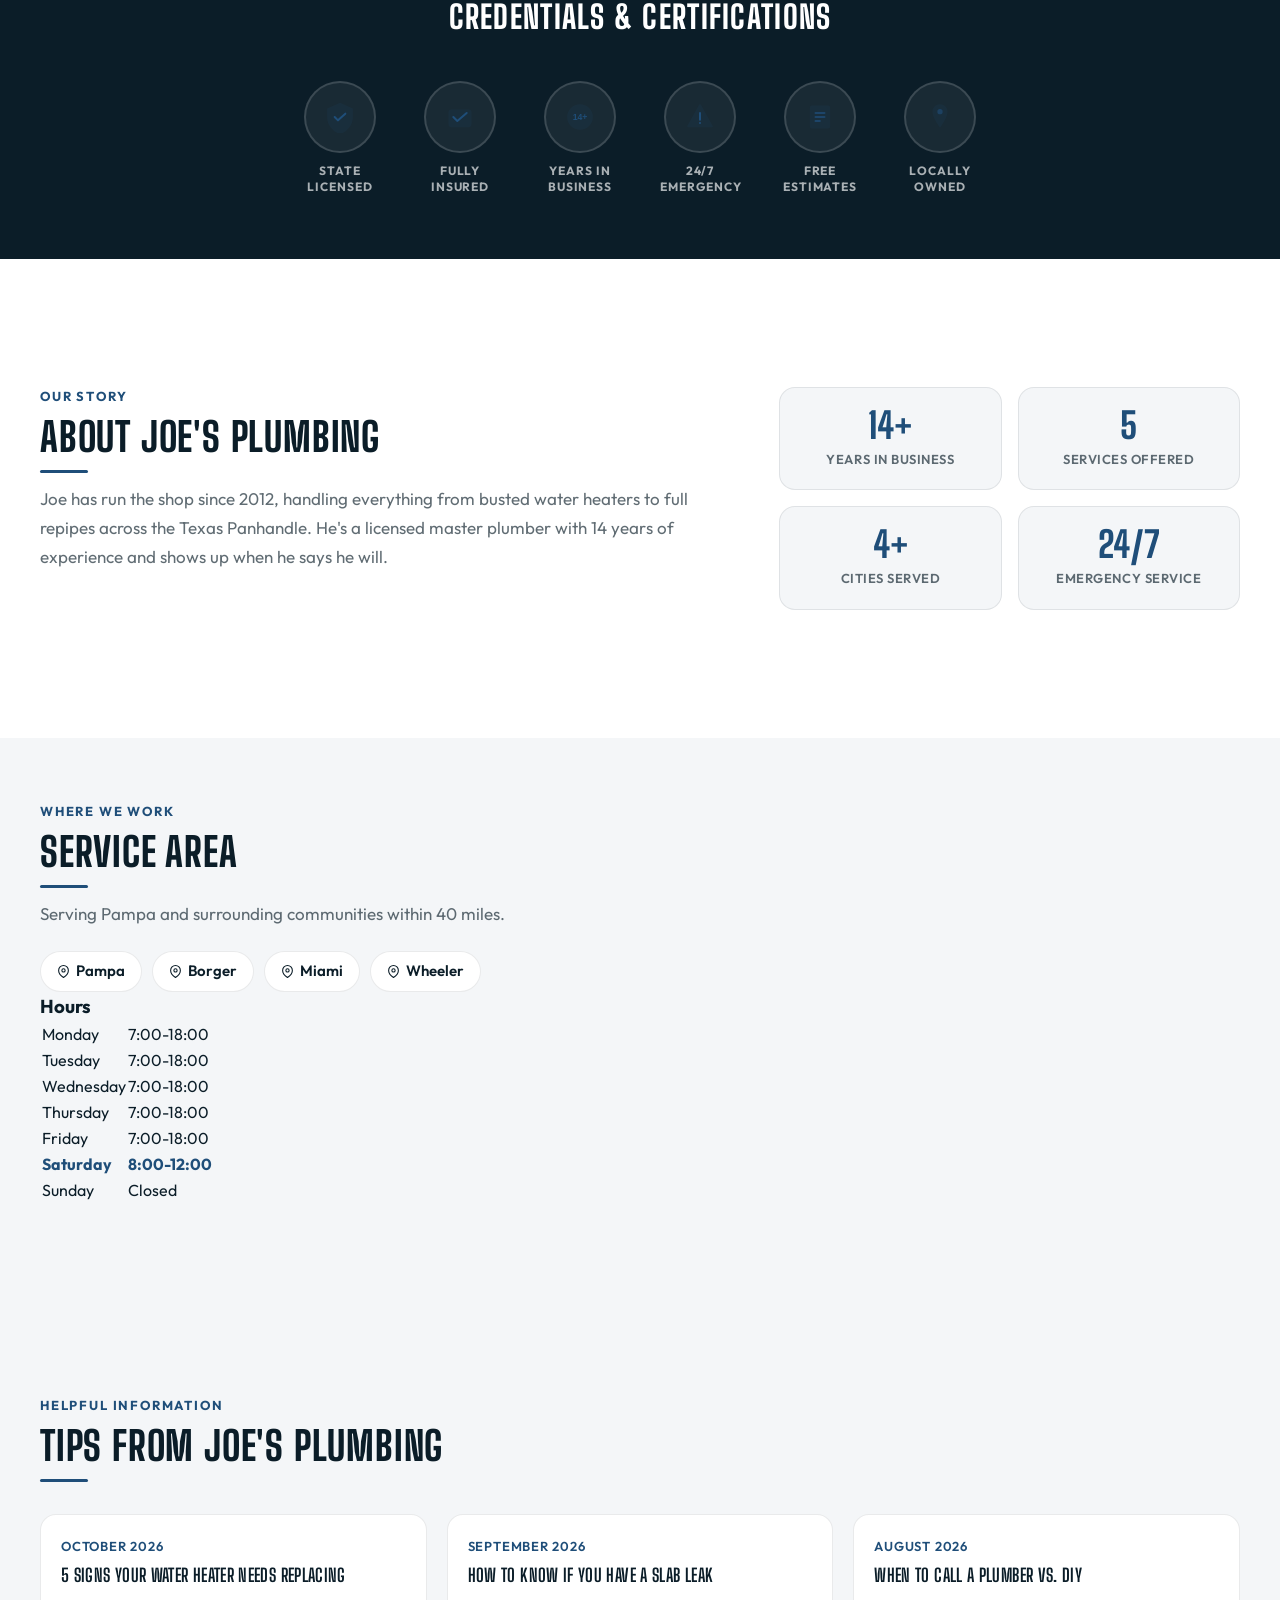
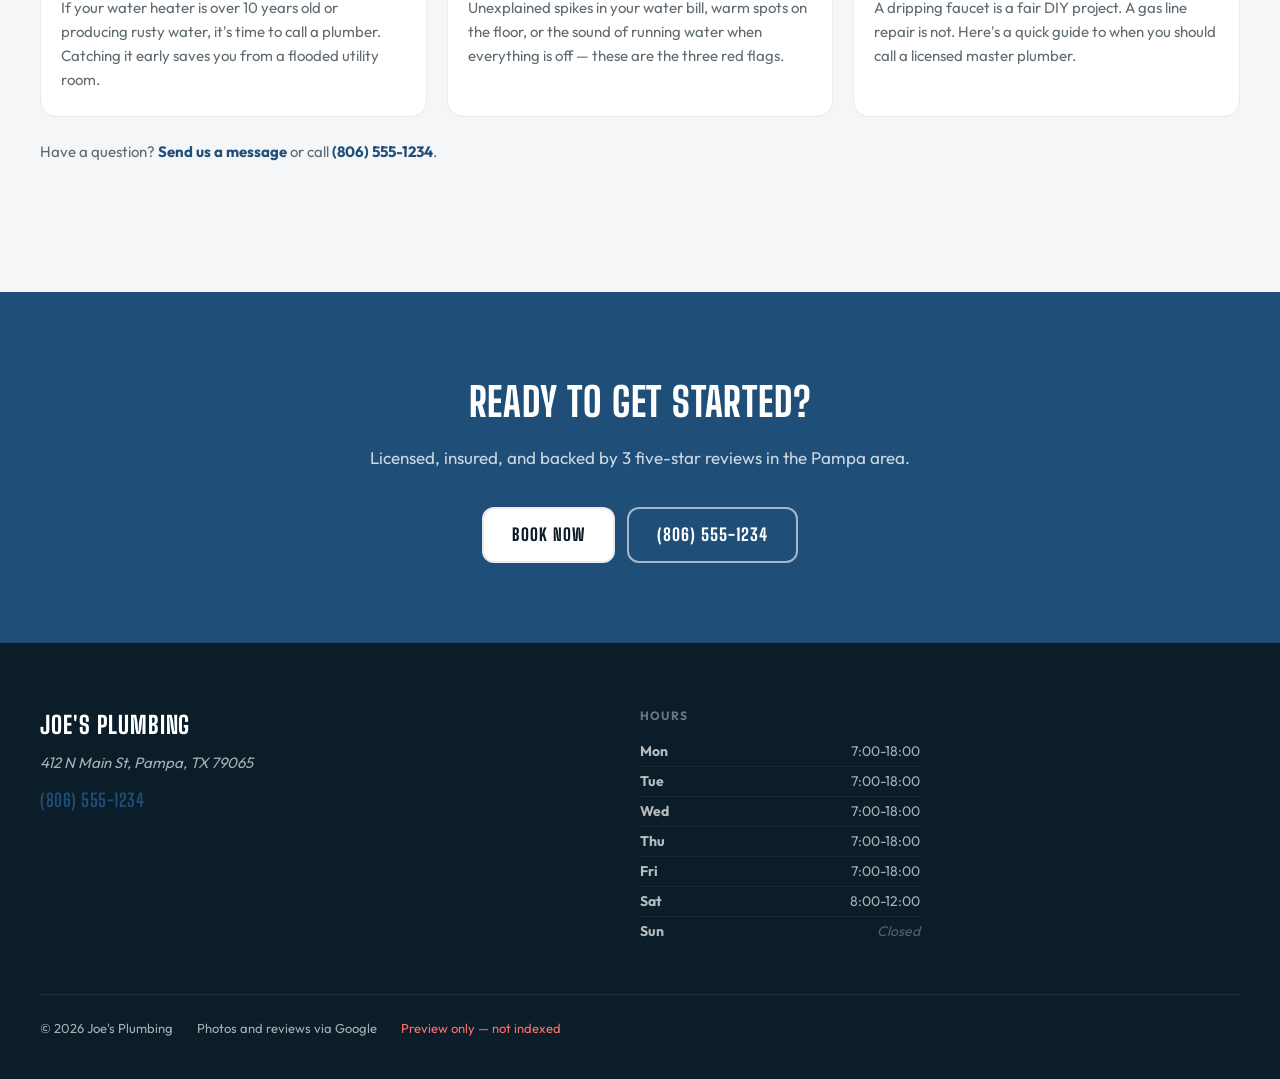
==== commit 09c7cee0: "v10: Guarantee, activity ticker, services grid, hero photo, QA sweep - 1-year labor guarantee sectio" ====
--- a/index.html
+++ b/index.html
@@ -272,7 +272,30 @@
       Locally Owned
     </div>
   </div>
-</div><div class="brand-logos-section">
+</div>
+<div class="activity-ticker" aria-label="Recent job activity">
+  <div class="activity-ticker-inner">
+    <span class="activity-ticker-label">Recent jobs</span>
+    <div class="activity-ticker-track" id="activity-track">      <span class="activity-item">
+        <svg width="8" height="8" viewBox="0 0 8 8" aria-hidden="true"><circle cx="4" cy="4" r="4" fill="#22c55e"/></svg>
+        Joe replaced a water heater in Pampa — 6 hrs ago
+      </span>      <span class="activity-item">
+        <svg width="8" height="8" viewBox="0 0 8 8" aria-hidden="true"><circle cx="4" cy="4" r="4" fill="#22c55e"/></svg>
+        Joe cleared a main line blockage in Borger — yesterday
+      </span>      <span class="activity-item">
+        <svg width="8" height="8" viewBox="0 0 8 8" aria-hidden="true"><circle cx="4" cy="4" r="4" fill="#22c55e"/></svg>
+        Joe fixed a slab leak in Pampa — 2 days ago
+      </span>      <span class="activity-item">
+        <svg width="8" height="8" viewBox="0 0 8 8" aria-hidden="true"><circle cx="4" cy="4" r="4" fill="#22c55e"/></svg>
+        Joe installed a tankless water heater in Miami — 3 days ago
+      </span>      <span class="activity-item">
+        <svg width="8" height="8" viewBox="0 0 8 8" aria-hidden="true"><circle cx="4" cy="4" r="4" fill="#22c55e"/></svg>
+        Joe repiped a home in Pampa — 4 days ago
+      </span>    </div>
+  </div>
+</div>
+
+<div class="brand-logos-section">
   <div class="brand-logos-inner">
     <p class="brand-logos-label">Brands We Install &amp; Service</p>
     <div class="brand-logos-row">      <div class="brand-logo-item brand-logo-img" title="Rheem">
@@ -519,6 +542,26 @@
               role="tab" aria-label="Review 3"></button>    </div>
   </div>
 </section>
+<section class="section section--surface" id="guarantee">
+  <div class="section-inner">
+    <div class="guarantee-block reveal">
+      <div class="guarantee-seal">
+        <svg viewBox="0 0 80 80" fill="none" aria-hidden="true">
+          <circle cx="40" cy="40" r="38" stroke="var(--accent)" stroke-width="2.5" stroke-dasharray="6 3"/>
+          <circle cx="40" cy="40" r="28" fill="var(--accent)"/>
+          <path d="M28 40l8 8 16-16" stroke="#fff" stroke-width="3" stroke-linecap="round" stroke-linejoin="round"/>
+        </svg>
+      </div>
+      <div class="guarantee-body">
+        <span class="section-label">Our Promise</span>
+        <h2 class="section-heading">Joe&rsquo;s 1-Year Labor Guarantee</h2>
+        <p class="guarantee-text">If anything we fix fails within a year due to our workmanship, we come back and make it right at no charge. Not a warranty card &mdash; a handshake. Joe&rsquo;s name is on every job.</p>
+        <a href="contact.html" class="btn btn-primary" style="margin-top:1.25rem;display:inline-flex">Get a Free Estimate</a>
+      </div>
+    </div>
+  </div>
+</section>
+
 <div class="badges-section">
   <div class="badges-inner">
     <p class="badges-heading">Credentials &amp; Certifications</p>
--- a/style.css
+++ b/style.css
@@ -1761,3 +1761,98 @@
 
 /* section--alt = surface (backward compat) */
 .section--alt { background: var(--surface); }
+
+/* ============================================================
+   ACTIVITY TICKER
+   ============================================================ */
+.activity-ticker {
+  background: var(--text);
+  padding: 0.625rem 1.5rem;
+  overflow: hidden;
+}
+.activity-ticker-inner {
+  max-width: 1200px;
+  margin: 0 auto;
+  display: flex;
+  align-items: center;
+  gap: 1.25rem;
+  overflow: hidden;
+}
+.activity-ticker-label {
+  font-size: 0.6875rem;
+  font-weight: 700;
+  letter-spacing: 0.12em;
+  text-transform: uppercase;
+  color: rgba(255,255,255,0.45);
+  flex-shrink: 0;
+}
+.activity-ticker-track {
+  display: flex;
+  gap: 2.5rem;
+  overflow-x: auto;
+  scrollbar-width: none;
+  -ms-overflow-style: none;
+}
+.activity-ticker-track::-webkit-scrollbar { display: none; }
+.activity-item {
+  white-space: nowrap;
+  font-size: 0.8125rem;
+  color: rgba(255,255,255,0.7);
+  display: flex;
+  align-items: center;
+  gap: 0.5rem;
+  flex-shrink: 0;
+}
+
+/* ============================================================
+   SIGNED GUARANTEE
+   ============================================================ */
+.guarantee-block {
+  display: flex;
+  flex-direction: column;
+  align-items: center;
+  gap: 2rem;
+  text-align: center;
+  max-width: 640px;
+  margin: 0 auto;
+}
+@media (min-width: 640px) {
+  .guarantee-block {
+    flex-direction: row;
+    text-align: left;
+    align-items: flex-start;
+    max-width: 760px;
+  }
+}
+.guarantee-seal {
+  flex-shrink: 0;
+  width: 80px;
+  height: 80px;
+}
+.guarantee-seal svg { width: 80px; height: 80px; }
+.guarantee-body { flex: 1; }
+.guarantee-text {
+  font-size: 1.0625rem;
+  color: var(--muted);
+  line-height: 1.7;
+  margin-top: 0.625rem;
+}
+
+/* ============================================================
+   SERVICE CARD — price + link extras
+   ============================================================ */
+.service-card-price {
+  font-family: var(--font-display);
+  font-size: 0.875rem;
+  font-weight: 700;
+  letter-spacing: 0.04em;
+  text-transform: uppercase;
+  color: var(--accent);
+}
+.service-card-link {
+  font-size: 0.8125rem;
+  font-weight: 600;
+  color: var(--accent);
+  margin-top: auto;
+  padding-top: 0.375rem;
+}
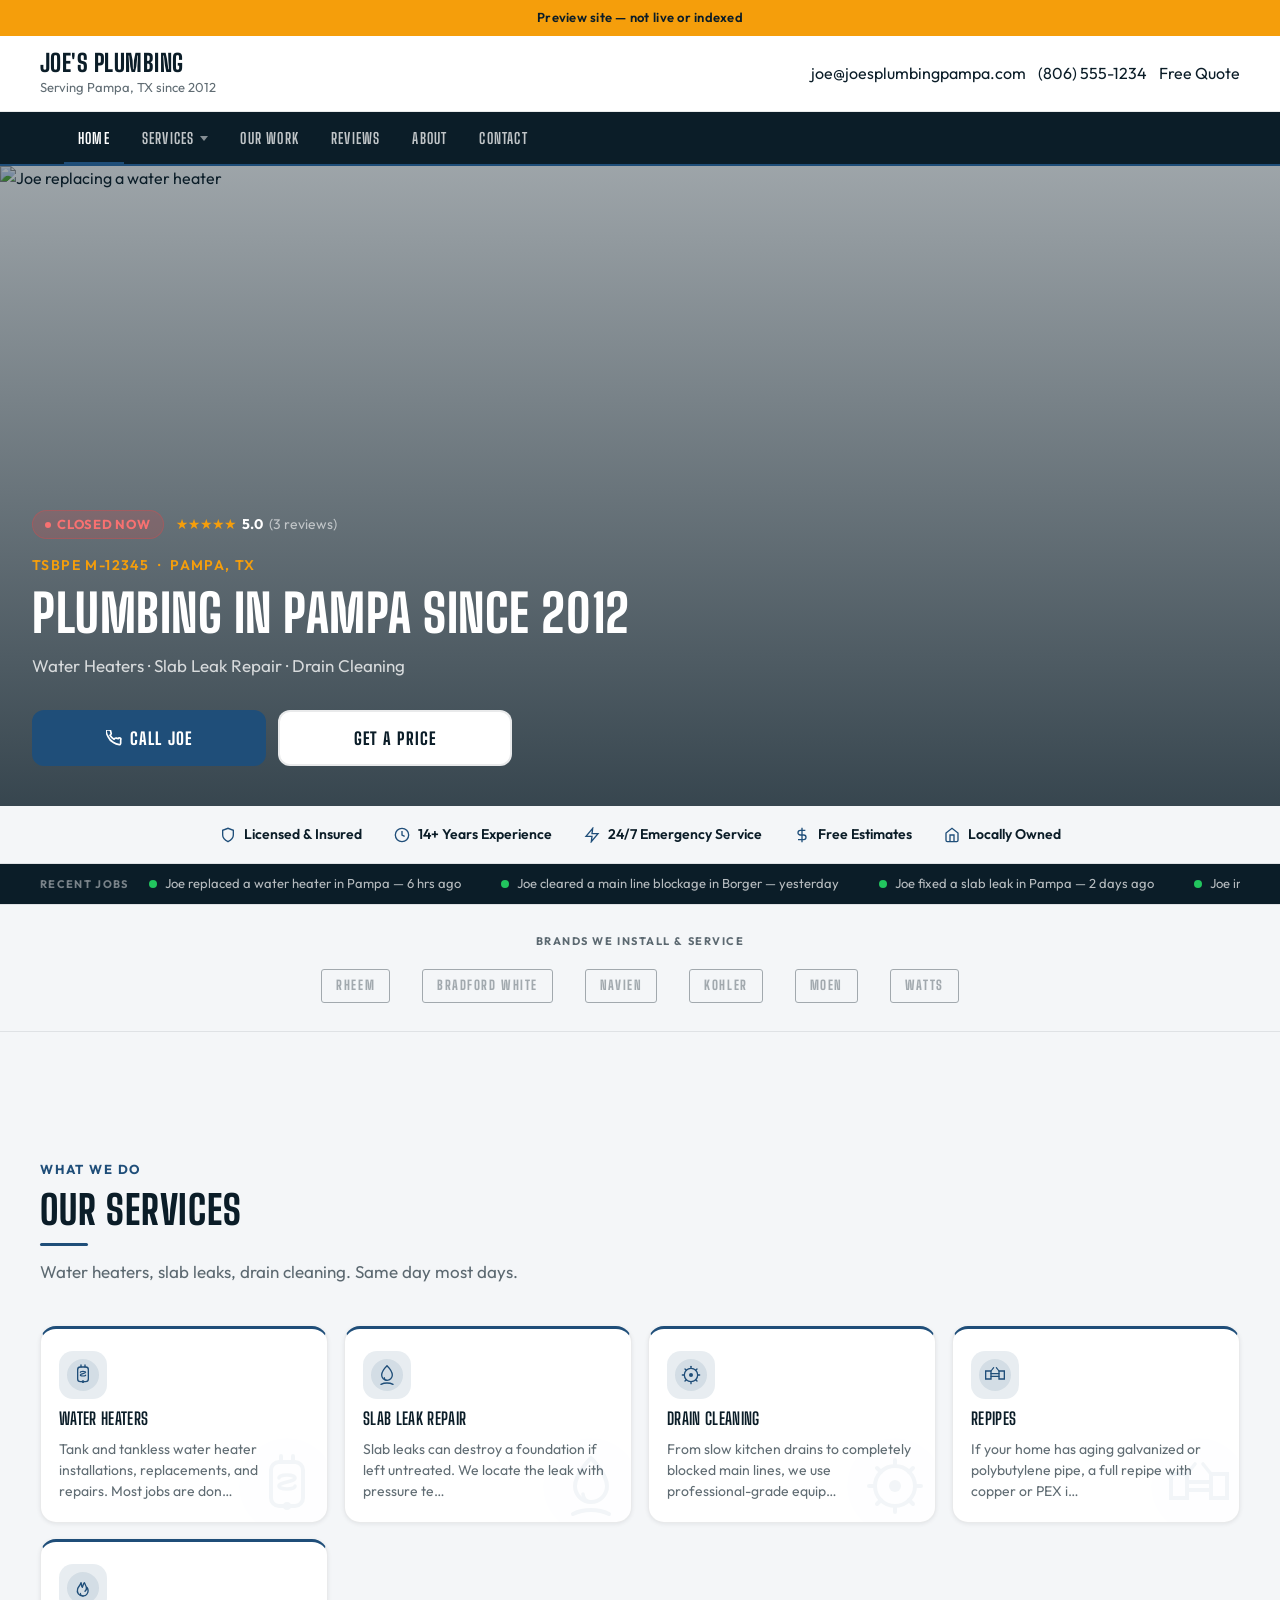
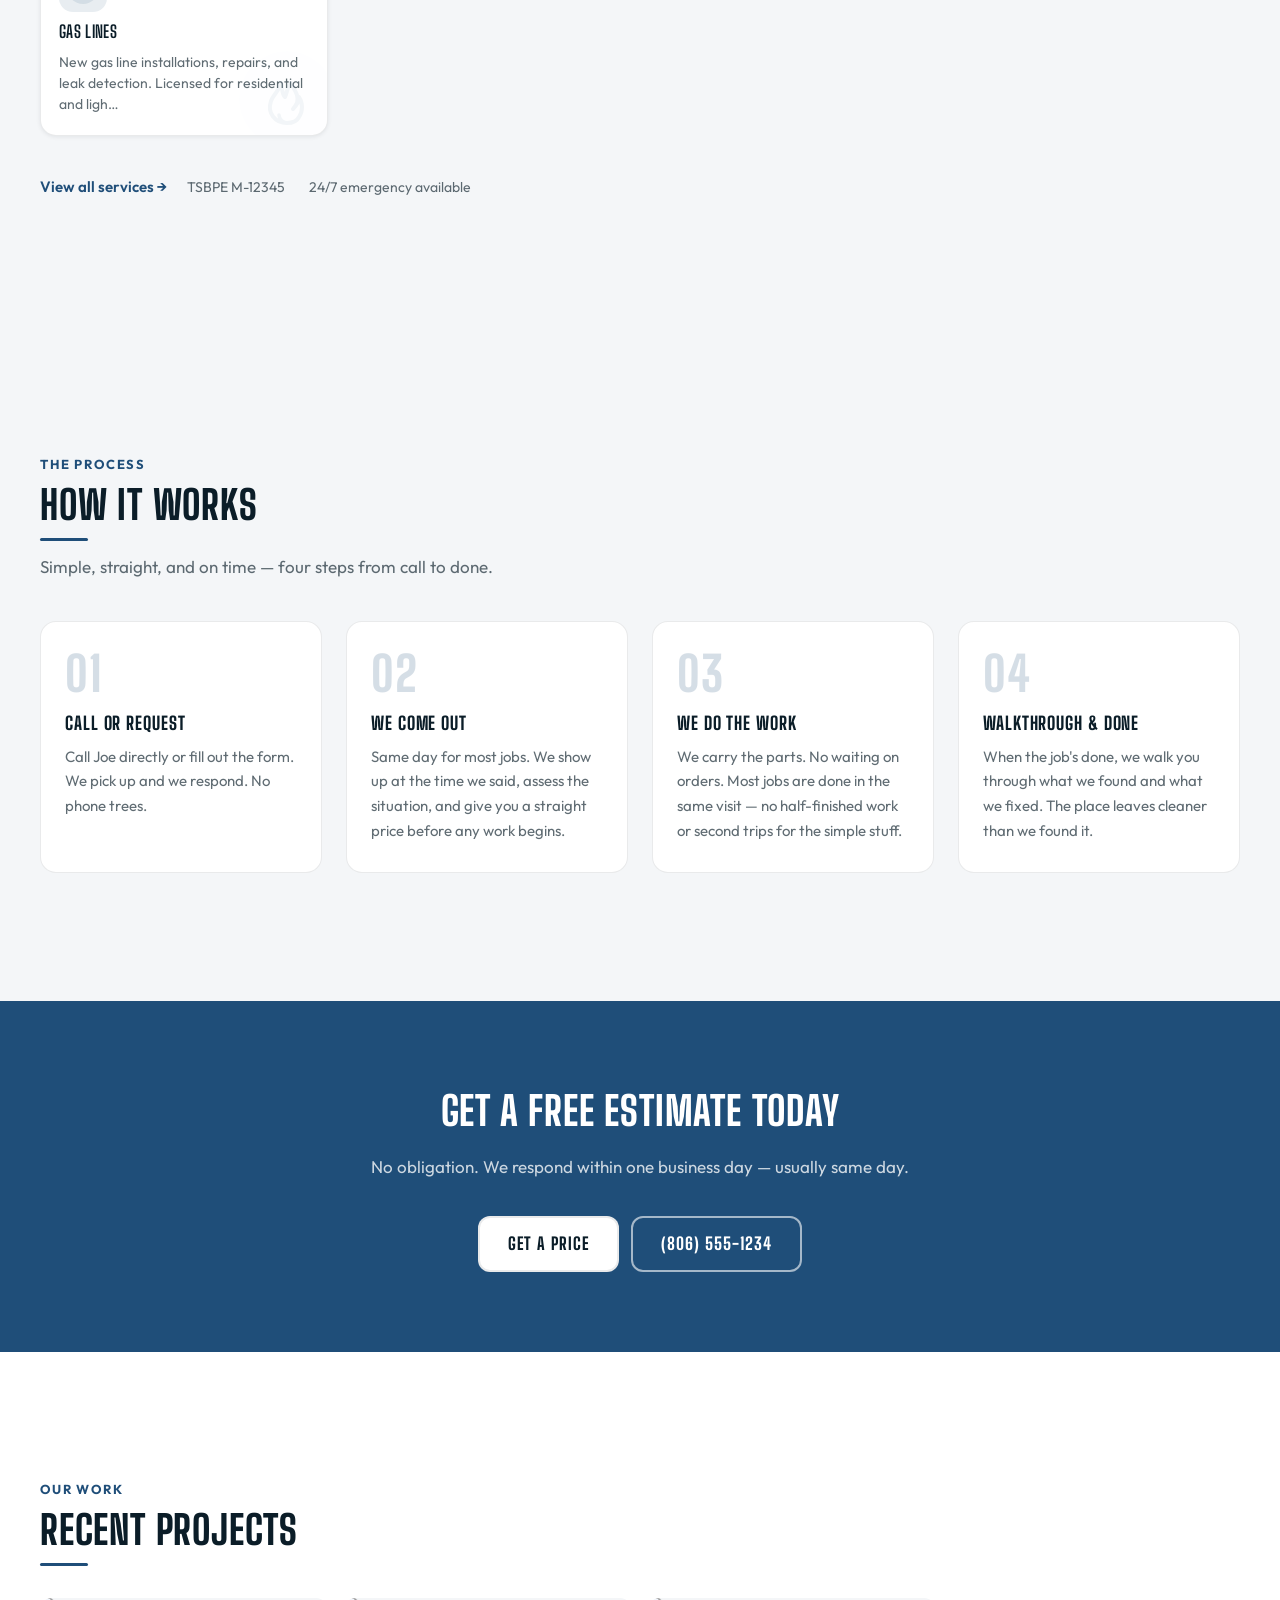
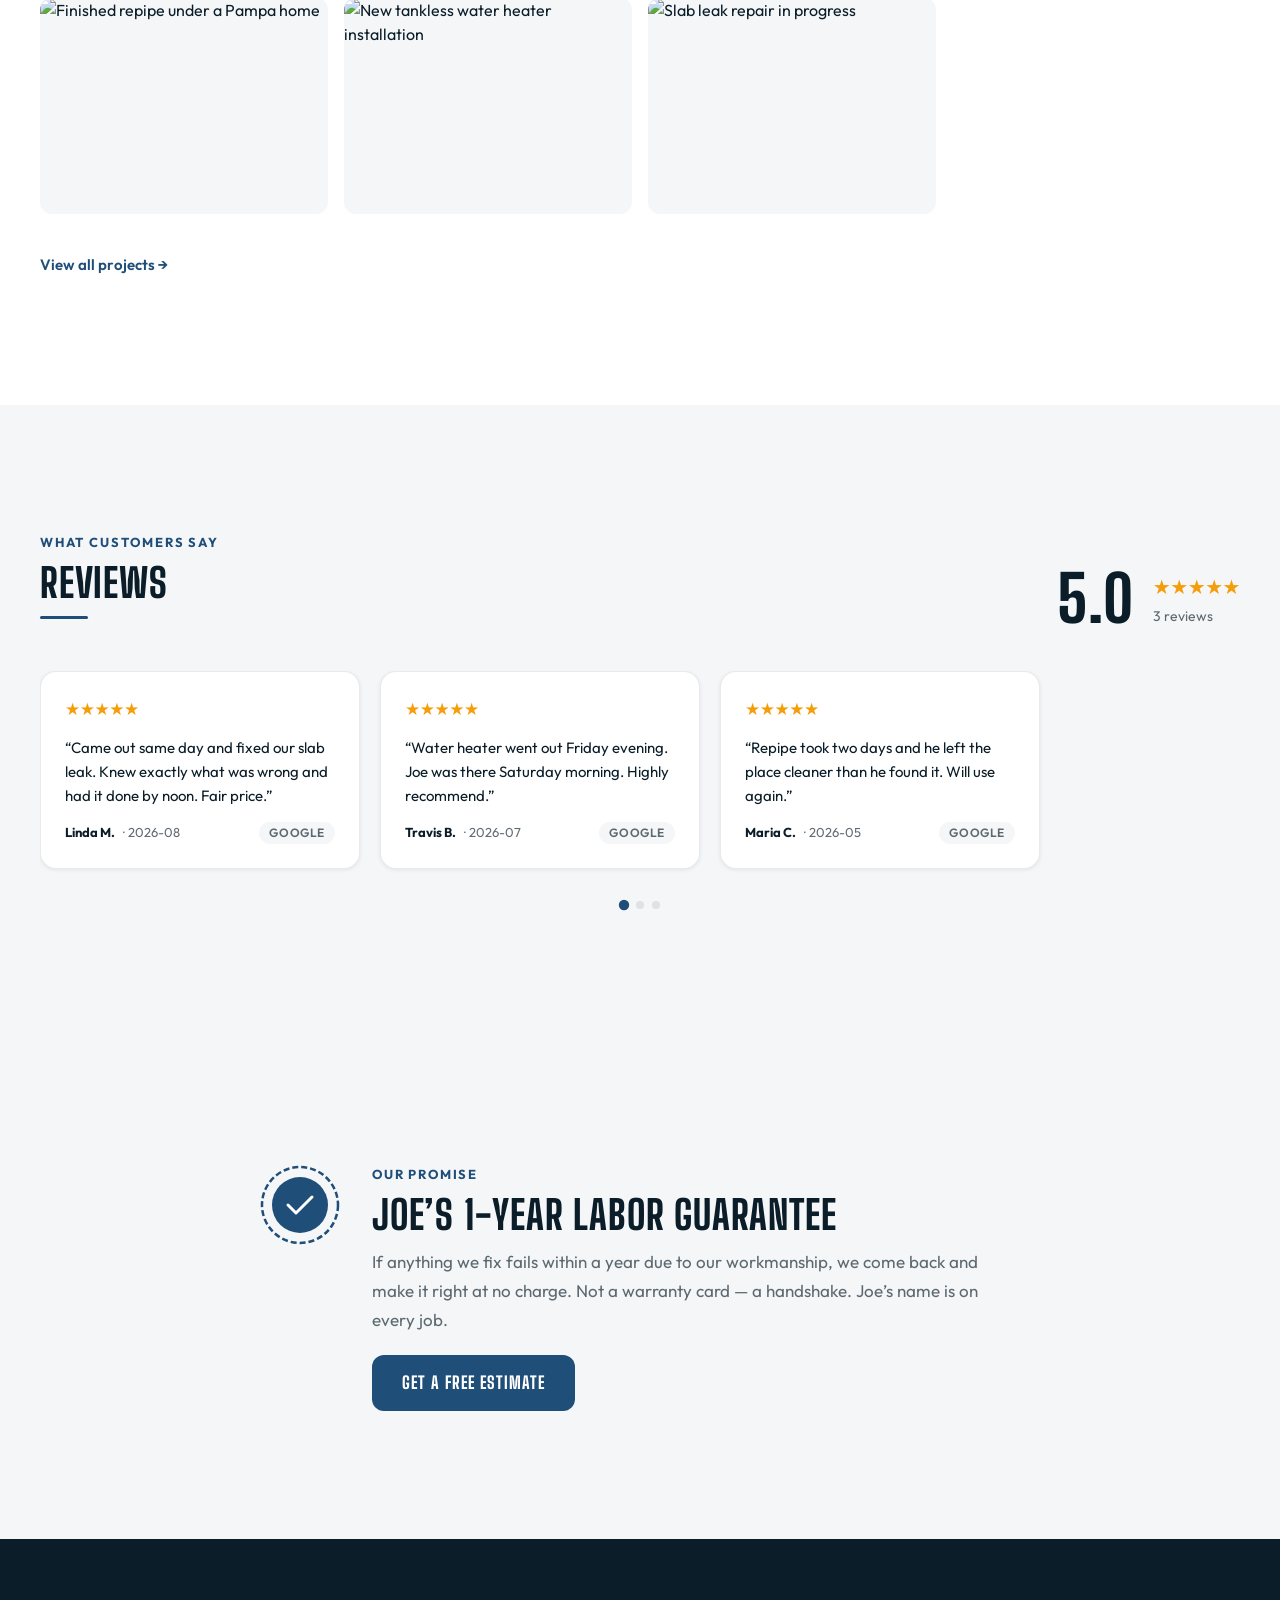
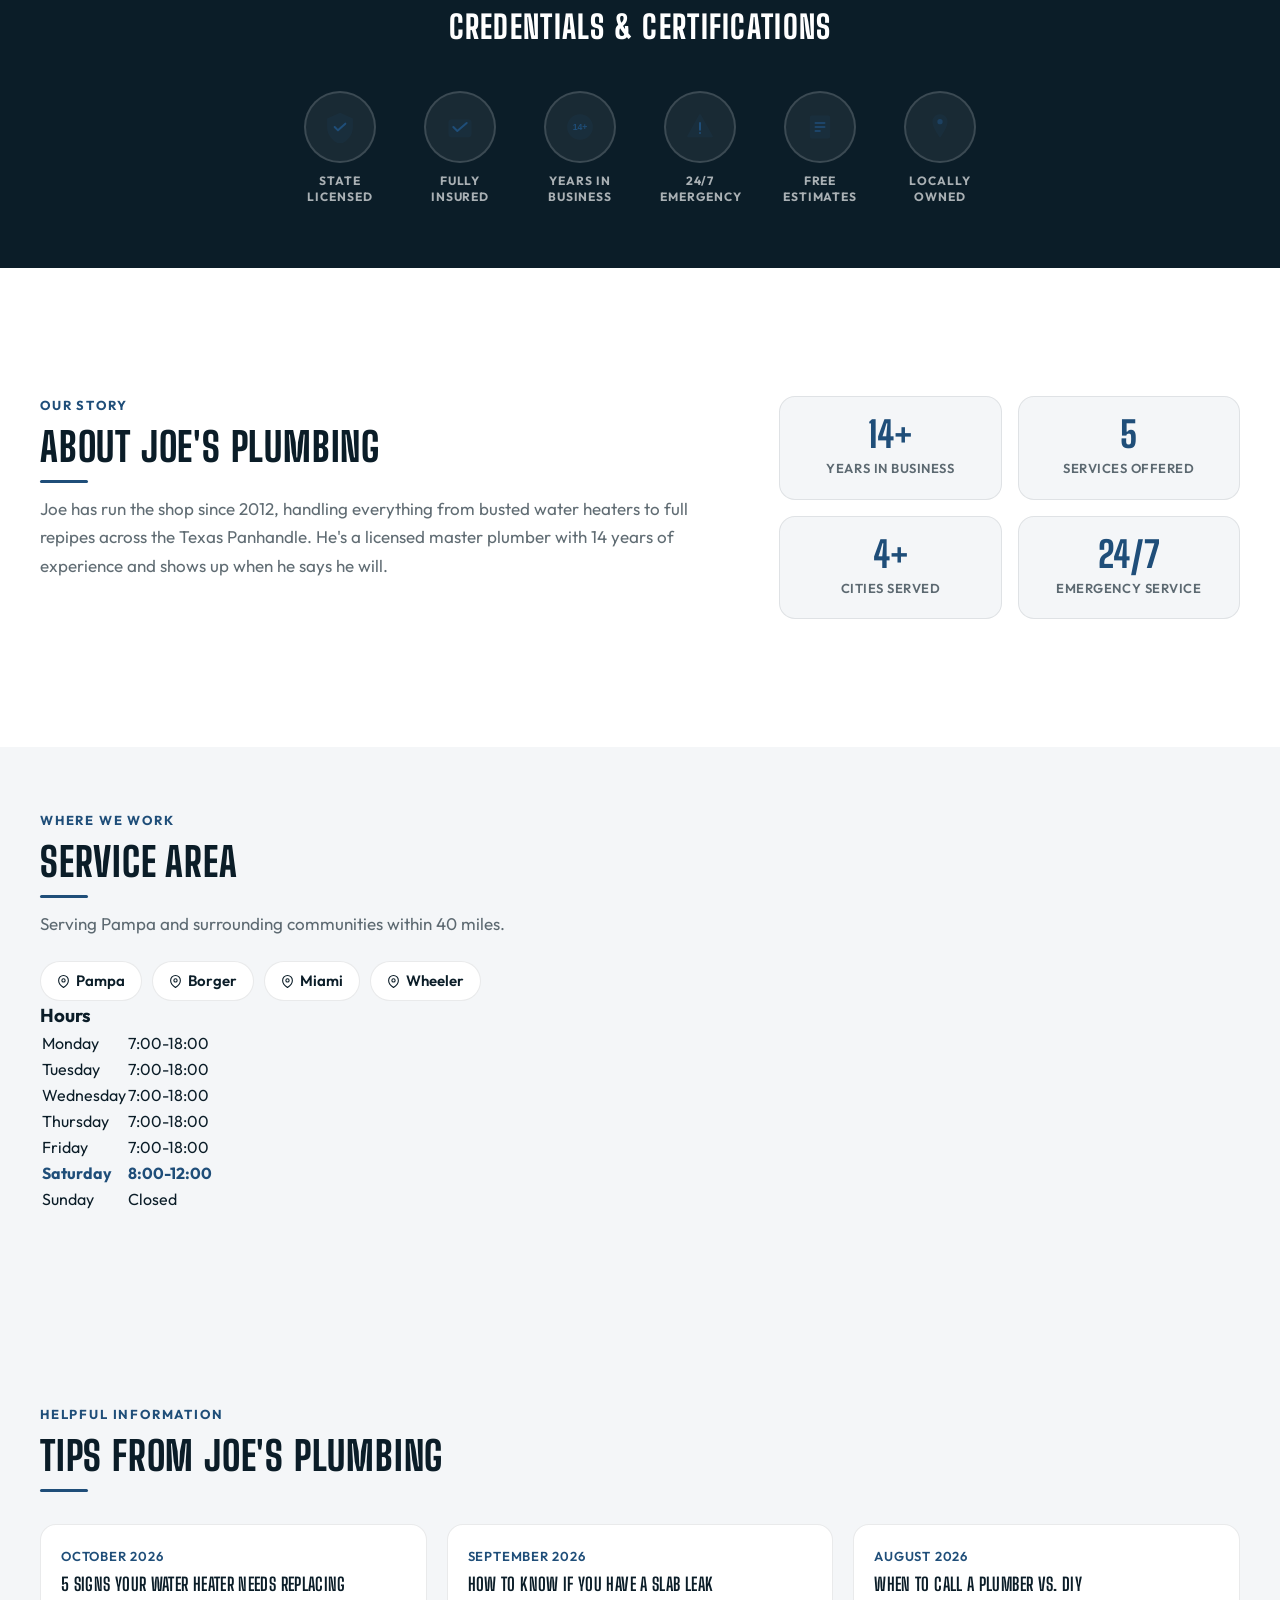
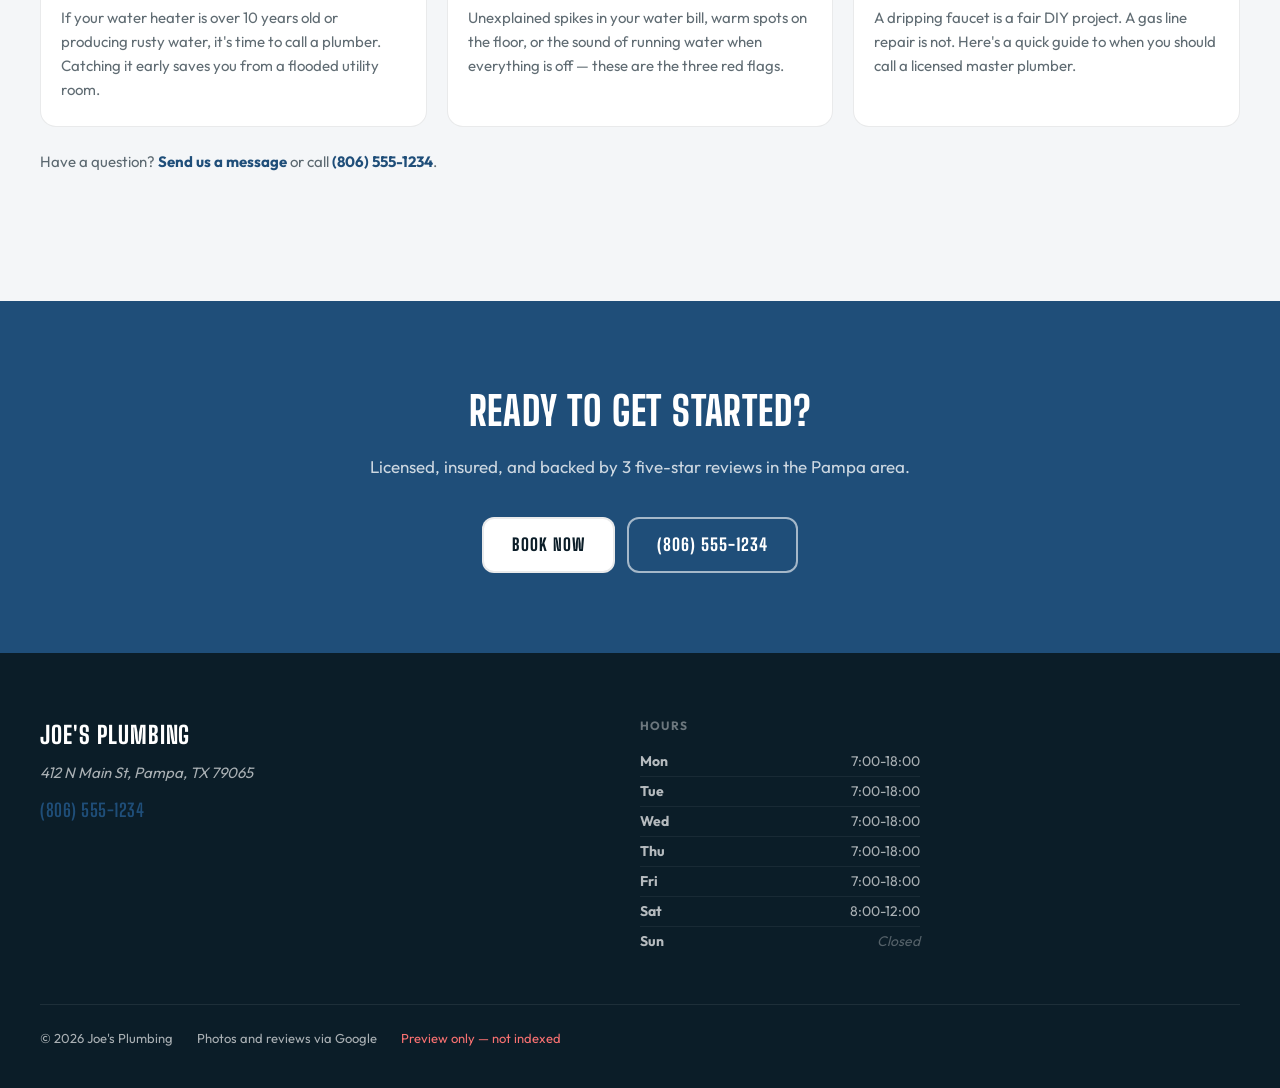
==== commit 7259d544: "v12: fix hero photo URL, styled brand badges - Hero: stable Unsplash plumbing photo (photo-150432834" ====
--- a/index.html
+++ b/index.html
@@ -3,7 +3,8 @@
 <head>
   <meta charset="UTF-8">
   <meta name="viewport" content="width=device-width, initial-scale=1">
-  <title>Joe&#39;s Plumbing &mdash; Pampa, TX</title><meta name="robots" content="noindex, nofollow">  <meta property="og:title"       content="Joe&#39;s Plumbing &mdash; Pampa, TX">
+  <title>Joe&#39;s Plumbing &mdash; Pampa, TX</title><meta name="robots" content="noindex, nofollow">  <meta name="description" content="Water heaters, slab leaks, drain cleaning. Same day most days. Joe&#39;s Plumbing serves Pampa, TX and surrounding areas.">
+  <meta property="og:title"       content="Joe&#39;s Plumbing &mdash; Pampa, TX">
   <meta property="og:description" content="Water heaters, slab leaks, drain cleaning. Same day most days.">
   <meta property="og:url"         content="https://joes-plumbing-pampa.sites.sitefactory.com">
   <meta property="og:type"        content="website">
@@ -298,49 +299,7 @@
 <div class="brand-logos-section">
   <div class="brand-logos-inner">
     <p class="brand-logos-label">Brands We Install &amp; Service</p>
-    <div class="brand-logos-row">      <div class="brand-logo-item brand-logo-img" title="Rheem">
-        <img
-          src="https://logo.clearbit.com/rheem.com?size=80"
-          alt="Rheem logo"
-          loading="lazy"
-          onerror="this.style.display='none';this.nextElementSibling.style.display='flex'">
-        <span class="brand-logo-fallback" style="display:none">Rheem</span>
-      </div>      <div class="brand-logo-item brand-logo-img" title="Bradford White">
-        <img
-          src="https://logo.clearbit.com/bradfordwhite.com?size=80"
-          alt="Bradford White logo"
-          loading="lazy"
-          onerror="this.style.display='none';this.nextElementSibling.style.display='flex'">
-        <span class="brand-logo-fallback" style="display:none">Bradford White</span>
-      </div>      <div class="brand-logo-item brand-logo-img" title="Navien">
-        <img
-          src="https://logo.clearbit.com/navieninc.com?size=80"
-          alt="Navien logo"
-          loading="lazy"
-          onerror="this.style.display='none';this.nextElementSibling.style.display='flex'">
-        <span class="brand-logo-fallback" style="display:none">Navien</span>
-      </div>      <div class="brand-logo-item brand-logo-img" title="Kohler">
-        <img
-          src="https://logo.clearbit.com/kohler.com?size=80"
-          alt="Kohler logo"
-          loading="lazy"
-          onerror="this.style.display='none';this.nextElementSibling.style.display='flex'">
-        <span class="brand-logo-fallback" style="display:none">Kohler</span>
-      </div>      <div class="brand-logo-item brand-logo-img" title="Moen">
-        <img
-          src="https://logo.clearbit.com/moen.com?size=80"
-          alt="Moen logo"
-          loading="lazy"
-          onerror="this.style.display='none';this.nextElementSibling.style.display='flex'">
-        <span class="brand-logo-fallback" style="display:none">Moen</span>
-      </div>      <div class="brand-logo-item brand-logo-img" title="Watts">
-        <img
-          src="https://logo.clearbit.com/watts.com?size=80"
-          alt="Watts logo"
-          loading="lazy"
-          onerror="this.style.display='none';this.nextElementSibling.style.display='flex'">
-        <span class="brand-logo-fallback" style="display:none">Watts</span>
-      </div>    </div>
+    <div class="brand-logos-row">      <div class="brand-badge">Rheem</div>      <div class="brand-badge">Bradford White</div>      <div class="brand-badge">Navien</div>      <div class="brand-badge">Kohler</div>      <div class="brand-badge">Moen</div>      <div class="brand-badge">Watts</div>    </div>
   </div>
 </div>
 <section class="section section--surface" id="services">
--- a/style.css
+++ b/style.css
@@ -1225,31 +1225,20 @@
   align-items: center;
   justify-content: center;
 }
-.brand-logo-item {
-  display: flex;
-  align-items: center;
-  justify-content: center;
-}
-.brand-logo-img img {
-  height: 36px;
-  width: auto;
-  max-width: 100px;
-  object-fit: contain;
-  filter: grayscale(1) opacity(0.45);
-  transition: filter 200ms;
-}
-.brand-logo-img:hover img { filter: grayscale(0.2) opacity(0.75); }
-.brand-logo-fallback,
-.brand-logo-text {
-  font-family: var(--font-display);
-  font-size: 1rem;
-  font-weight: 700;
-  color: rgba(11,29,40,0.28);
-  letter-spacing: 0.06em;
-  text-transform: uppercase;
-}
-.brand-logo-text:hover,
-.brand-logo-fallback:hover { color: var(--muted); }
+.brand-badge {
+  font-family: var(--font-display);
+  font-size: 0.8125rem;
+  font-weight: 800;
+  letter-spacing: 0.12em;
+  text-transform: uppercase;
+  color: var(--text);
+  opacity: 0.35;
+  padding: 0.375rem 0.875rem;
+  border: 1.5px solid currentColor;
+  border-radius: 3px;
+  transition: opacity 180ms;
+}
+.brand-badge:hover { opacity: 0.65; }
 
 /* ============================================================
    CTA BAND (before footer)
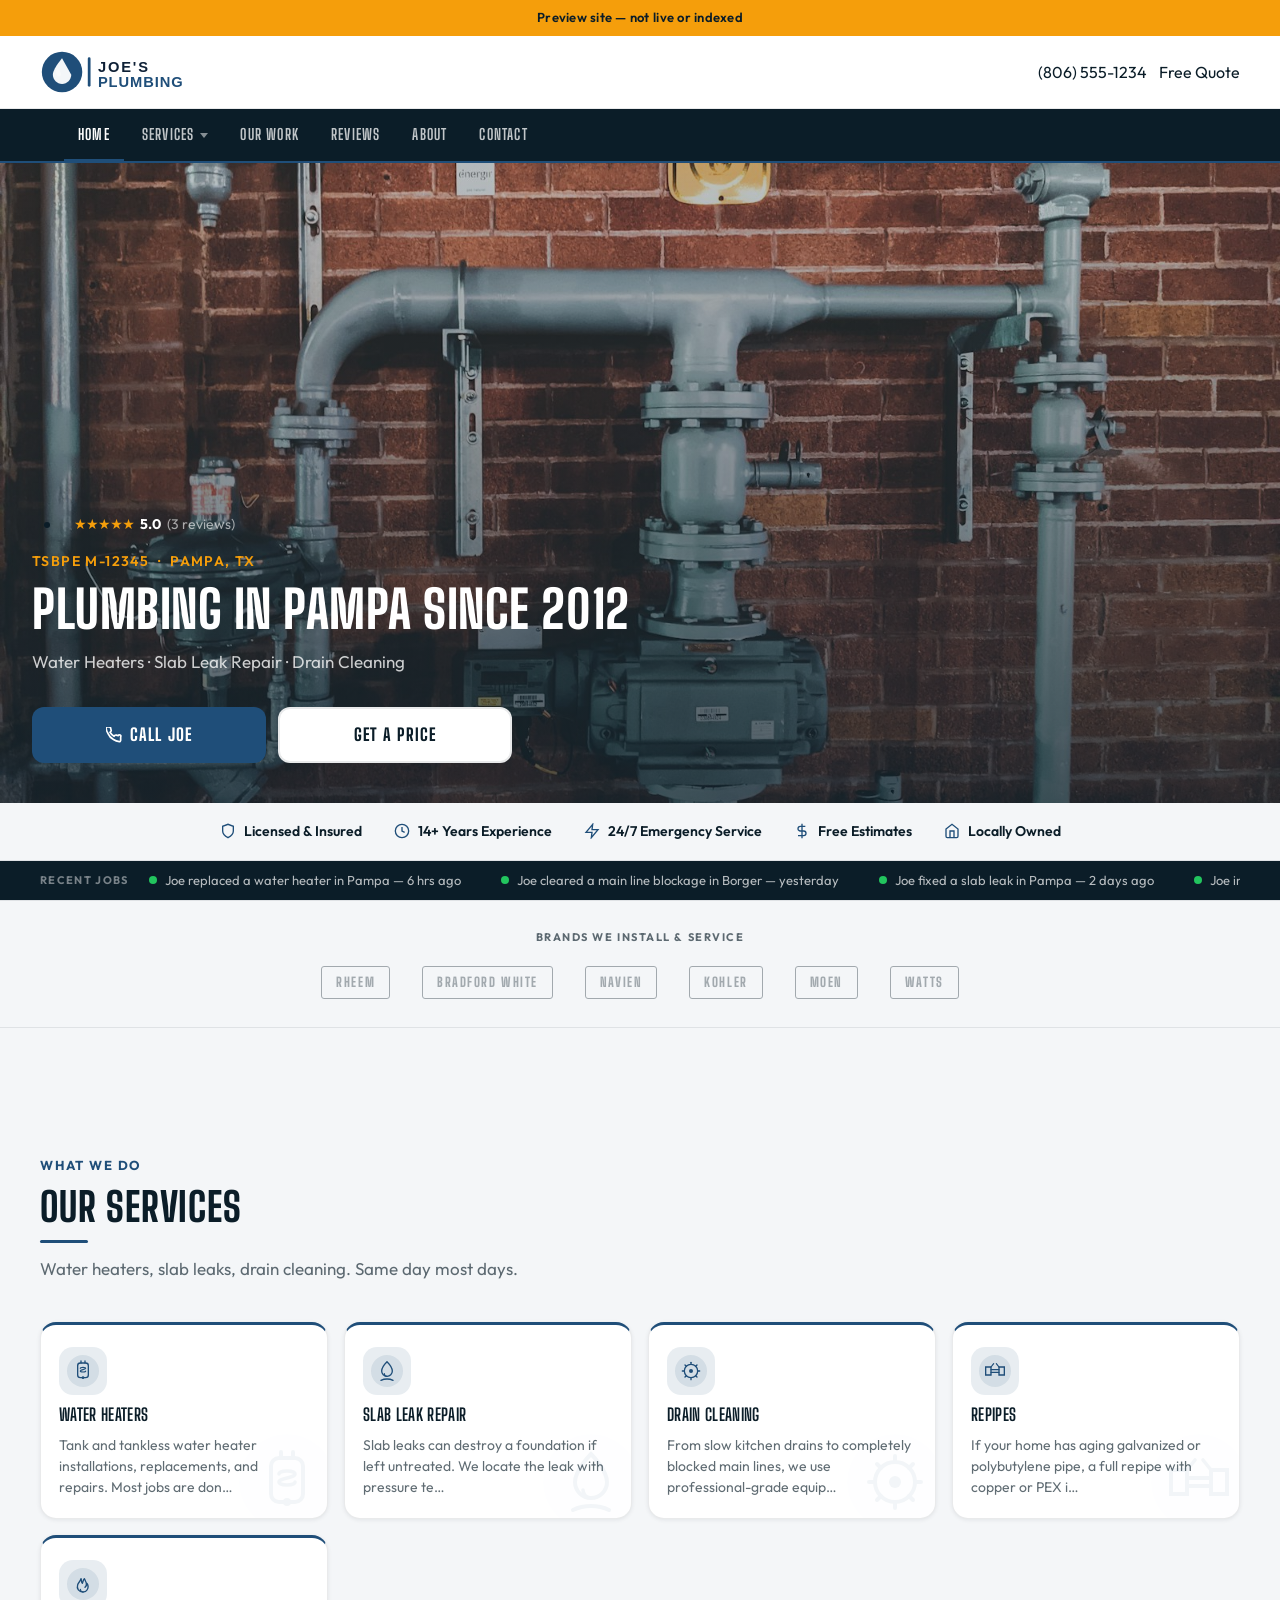
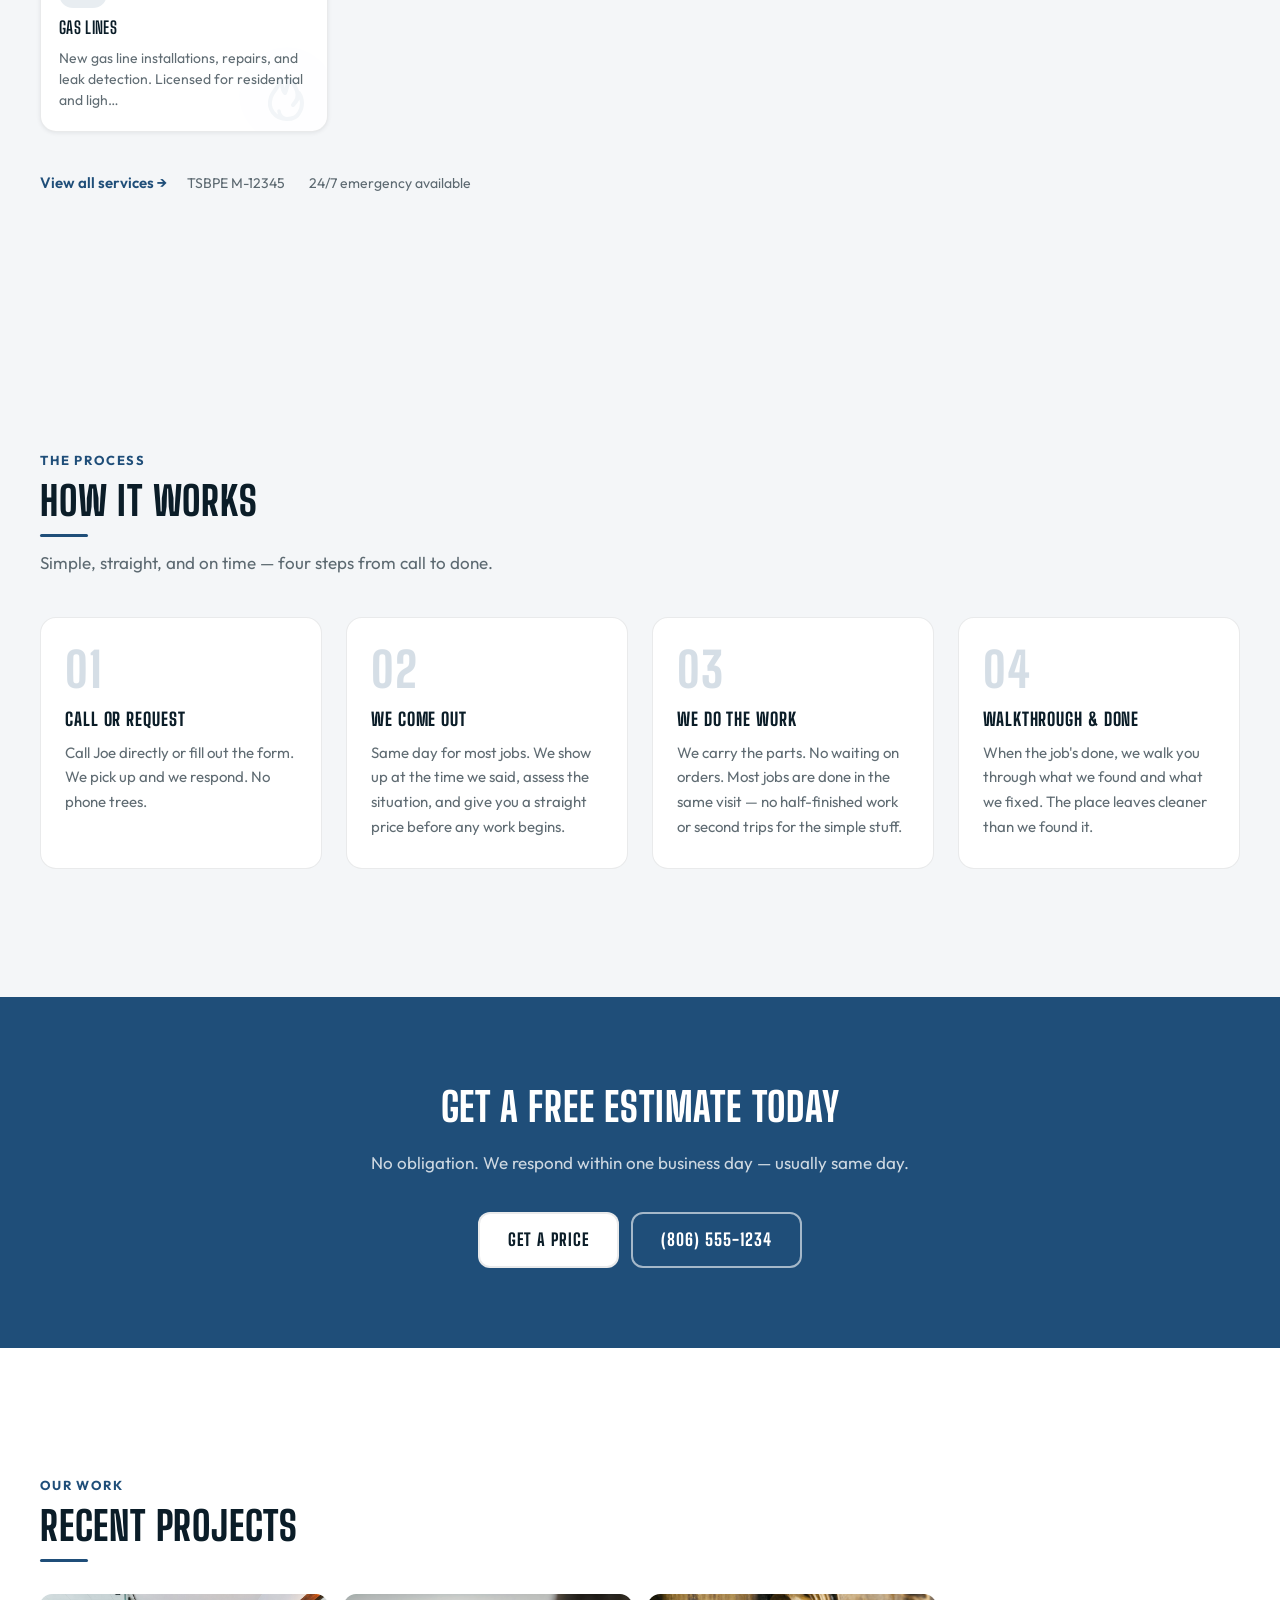
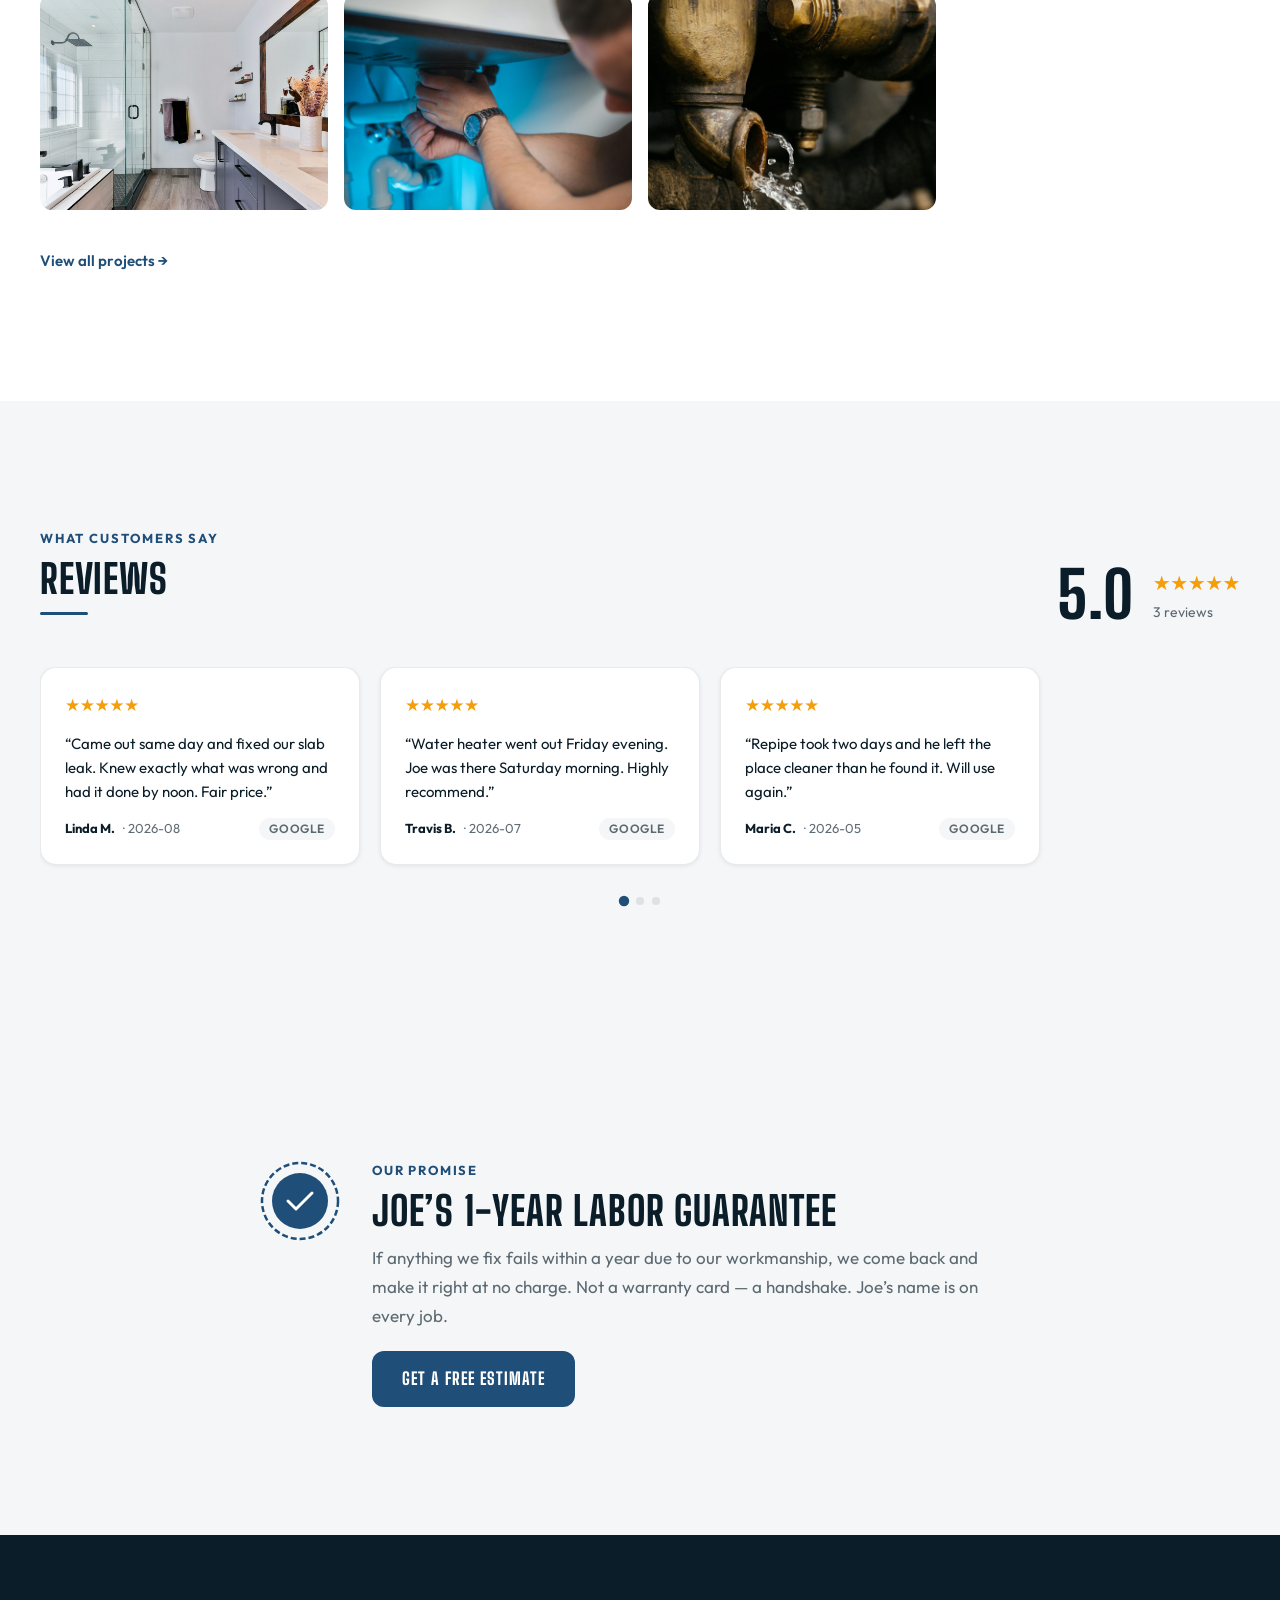
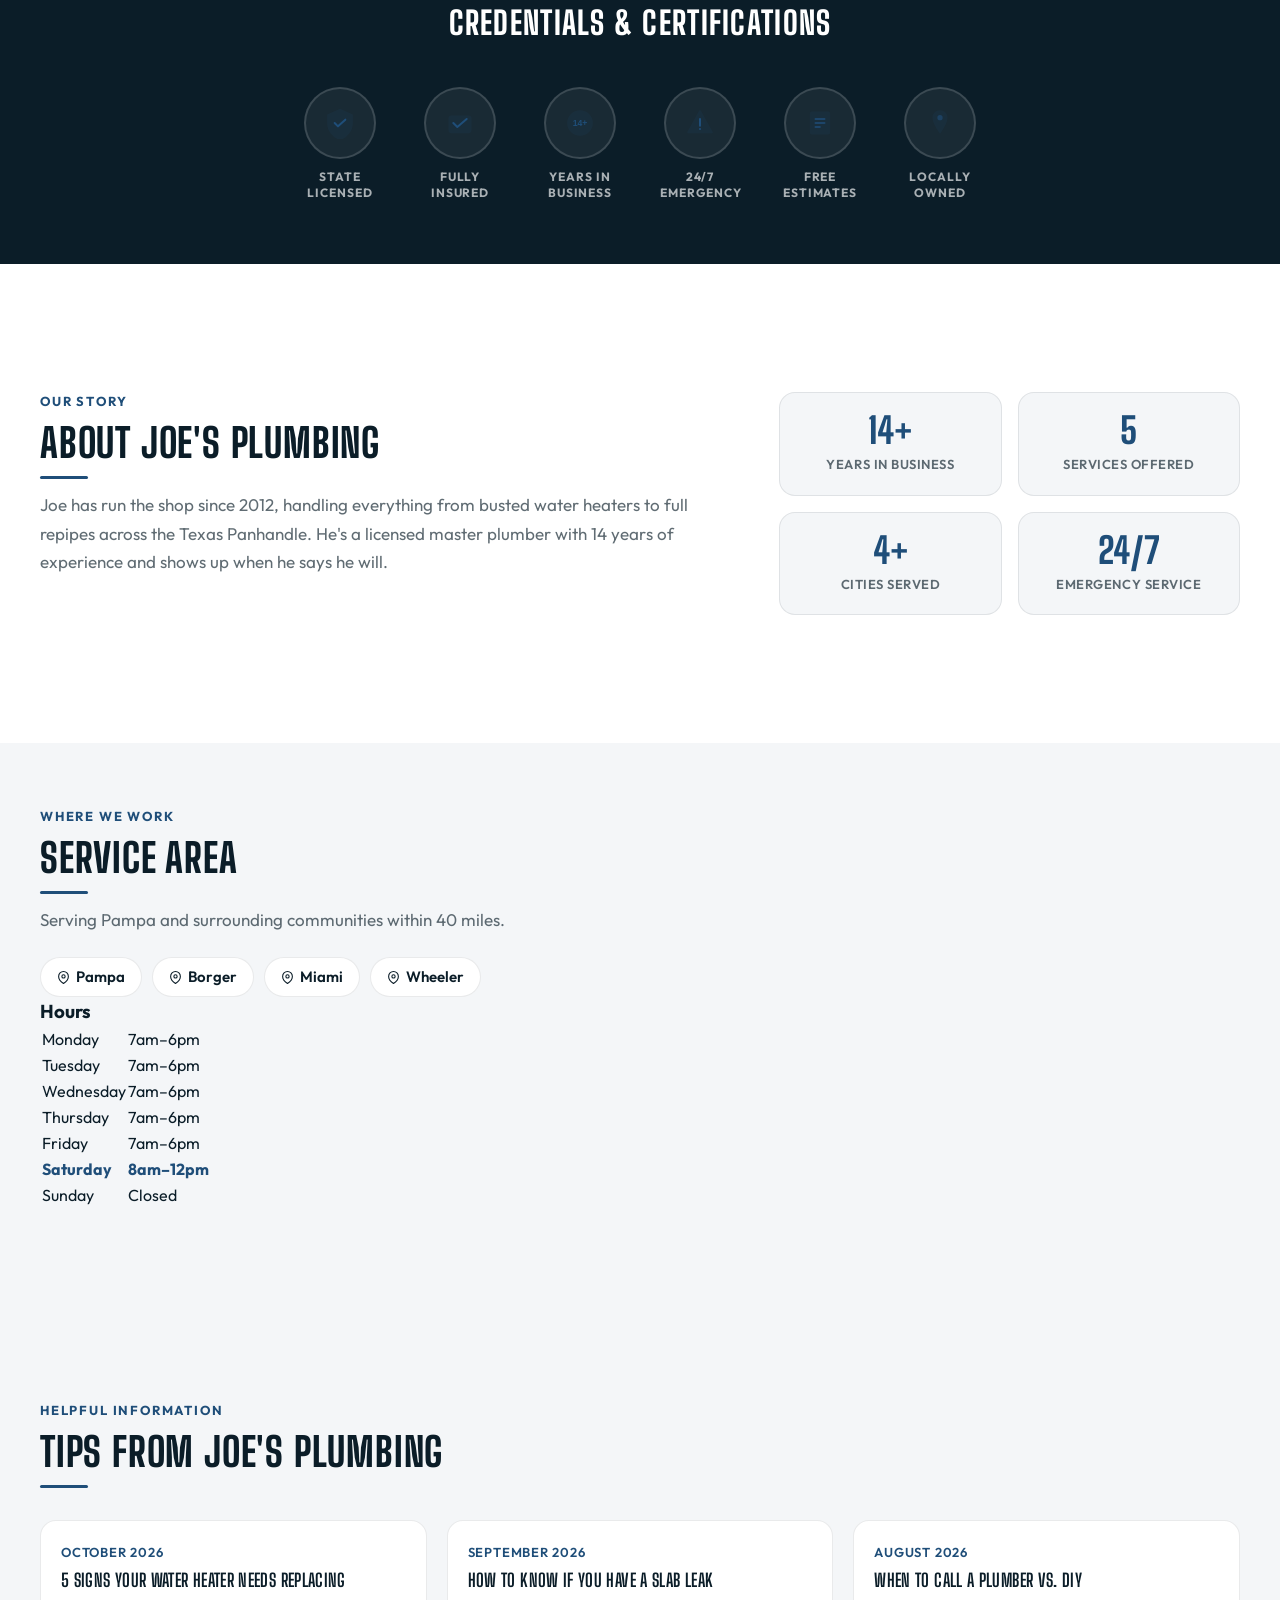
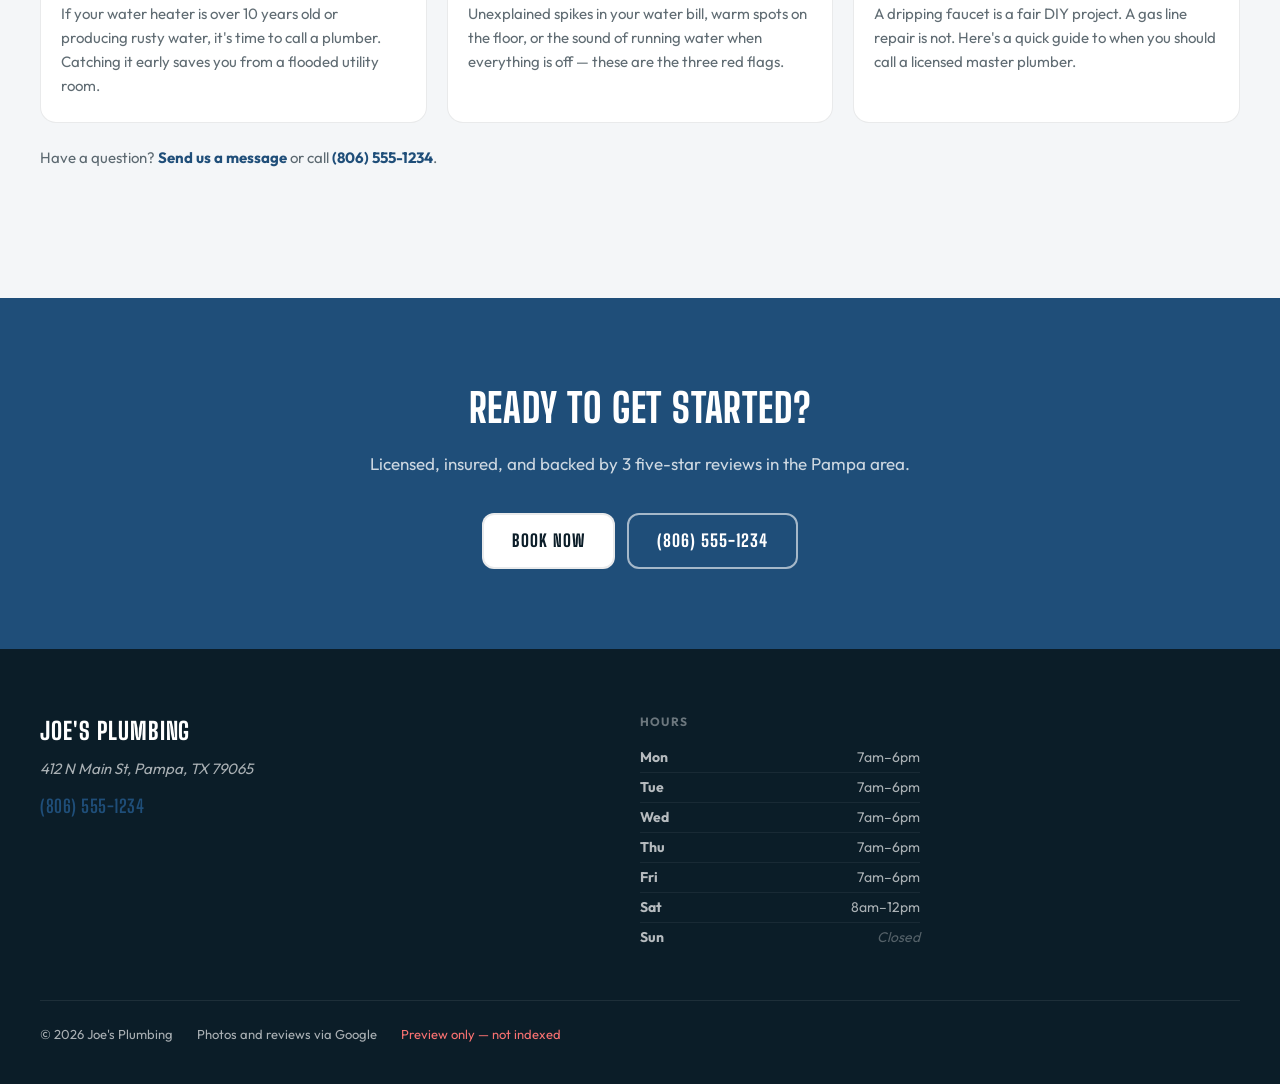
==== commit dc500d80: "rebuild: real plumbing photos + header + hours fixes - Replace gallery photos with real plumbing sho" ====
--- a/index.html
+++ b/index.html
@@ -15,7 +15,7 @@
   <style>:root { --accent: #1f4e79; --font-display: 'Big Shoulders Display', sans-serif; --font-body: 'Outfit', system-ui, sans-serif; }</style>
   <link rel="stylesheet" href="style.css">
   <script type="application/ld+json">
-  {"@context":"https://schema.org","@type":"LocalBusiness","name":"Joe's Plumbing","telephone":"+18065551234","url":"https://joes-plumbing-pampa.sites.sitefactory.com","address":{"@type":"PostalAddress","streetAddress":"412 N Main St","addressLocality":"Pampa","addressRegion":"TX","postalCode":"79065"},"openingHours":["Mo 7:00-18:00","Tu 7:00-18:00","We 7:00-18:00","Th 7:00-18:00","Fr 7:00-18:00","Sa 8:00-12:00"]}
+  {"@context":"https://schema.org","@type":"LocalBusiness","name":"Joe's Plumbing","telephone":"+18065551234","url":"https://joes-plumbing-pampa.sites.sitefactory.com","address":{"@type":"PostalAddress","streetAddress":"412 N Main St","addressLocality":"Pampa","addressRegion":"TX","postalCode":"79065"},"openingHours":["Mo 7am–6pm","Tu 7am–6pm","We 7am–6pm","Th 7am–6pm","Fr 7am–6pm","Sa 8am–12pm"]}
   </script>
 </head>
 <body>
@@ -115,9 +115,11 @@
 })();
 </script><div class="preview-banner" role="alert">Preview site &mdash; not live or indexed</div><header class="site-header" id="top">
   <div class="header-inner">
-    <div class="header-brand">
-      <a class="header-name" href="index.html">Joe&#39;s Plumbing</a>      <span class="header-tagline">Serving Pampa, TX since 2012</span>    </div>
-    <div class="header-actions">      <a class="header-email" href="mailto:joe@joesplumbingpampa.com">joe@joesplumbingpampa.com</a>      <a class="btn-call" href="tel:8065551234">(806) 555-1234</a>
+    <div class="header-brand">      <a class="header-logo" href="index.html" aria-label="Joe&#39;s Plumbing home">
+        <img src="logo.svg" alt="Joe&#39;s Plumbing" height="44" width="210">
+      </a>    </div>
+    <div class="header-actions">
+      <a class="btn-call" href="tel:8065551234">(806) 555-1234</a>
       <a class="btn-quote" href="contact.html">Free Quote</a>
     </div>
   </div>
@@ -225,7 +227,7 @@
 <!-- Open/Closed badge JS — element 4 -->
 <script>
 (function(){
-  var hours = {    'mon': '7:00-18:00',    'tue': '7:00-18:00',    'wed': '7:00-18:00',    'thu': '7:00-18:00',    'fri': '7:00-18:00',    'sat': '8:00-12:00',    'sun': 'closed'  };
+  var hours = {    'mon': '7am–6pm',    'tue': '7am–6pm',    'wed': '7am–6pm',    'thu': '7am–6pm',    'fri': '7am–6pm',    'sat': '8am–12pm',    'sun': 'closed'  };
   var days=['sun','mon','tue','wed','thu','fri','sat'];
   var now=new Date();
   var day=days[now.getDay()];
@@ -615,22 +617,22 @@
 <table class="hours-table" id="hours-table">
   <tbody>    <tr data-jsday="1">
       <td>Monday</td>
-      <td class="">7:00-18:00      </td>
+      <td class="">7am–6pm      </td>
     </tr>    <tr data-jsday="2">
       <td>Tuesday</td>
-      <td class="">7:00-18:00      </td>
+      <td class="">7am–6pm      </td>
     </tr>    <tr data-jsday="3">
       <td>Wednesday</td>
-      <td class="">7:00-18:00      </td>
+      <td class="">7am–6pm      </td>
     </tr>    <tr data-jsday="4">
       <td>Thursday</td>
-      <td class="">7:00-18:00      </td>
+      <td class="">7am–6pm      </td>
     </tr>    <tr data-jsday="5">
       <td>Friday</td>
-      <td class="">7:00-18:00      </td>
+      <td class="">7am–6pm      </td>
     </tr>    <tr data-jsday="6">
       <td>Saturday</td>
-      <td class="">8:00-12:00      </td>
+      <td class="">8am–12pm      </td>
     </tr>    <tr data-jsday="0">
       <td>Sunday</td>
       <td class="hours-closed">Closed      </td>
@@ -689,17 +691,17 @@
     <div>      <p class="footer-hours-label">Hours</p>
       <ul class="footer-hours-list">        <li>
           <strong>Mon</strong>
-7:00-18:00        </li>        <li>
+7am–6pm        </li>        <li>
           <strong>Tue</strong>
-7:00-18:00        </li>        <li>
+7am–6pm        </li>        <li>
           <strong>Wed</strong>
-7:00-18:00        </li>        <li>
+7am–6pm        </li>        <li>
           <strong>Thu</strong>
-7:00-18:00        </li>        <li>
+7am–6pm        </li>        <li>
           <strong>Fri</strong>
-7:00-18:00        </li>        <li>
+7am–6pm        </li>        <li>
           <strong>Sat</strong>
-8:00-12:00        </li>        <li>
+8am–12pm        </li>        <li>
           <strong>Sun</strong>
 <span class="closed">Closed</span>        </li>      </ul>    </div>
   </div>
--- a/style.css
+++ b/style.css
@@ -153,6 +153,9 @@
   line-height: 1.1;
 }
 
+.header-logo { display: flex; align-items: center; text-decoration: none; }
+.header-logo img { display: block; height: 44px; width: auto; }
+
 .header-tagline {
   font-size: 0.8125rem;
   color: var(--muted);
@@ -533,6 +536,16 @@
   position: absolute;
   inset: 0;
   z-index: 0;
+  /* No-photo fallback: dark gradient with subtle diagonal texture */
+  background:
+    repeating-linear-gradient(
+      -45deg,
+      transparent,
+      transparent 24px,
+      rgba(255,255,255,0.018) 24px,
+      rgba(255,255,255,0.018) 25px
+    ),
+    linear-gradient(160deg, #0b1d28 0%, #162d42 55%, #0f2236 100%);
 }
 .hero-img-wrap img {
   width: 100%;
@@ -545,7 +558,7 @@
   position: absolute;
   inset: 0;
   z-index: 1;
-  background: linear-gradient(to bottom, rgba(11,29,40,0.40) 0%, rgba(11,29,40,0.82) 100%);
+  background: linear-gradient(to bottom, rgba(11,29,40,0.25) 0%, rgba(11,29,40,0.72) 100%);
 }
 
 .hero-content {
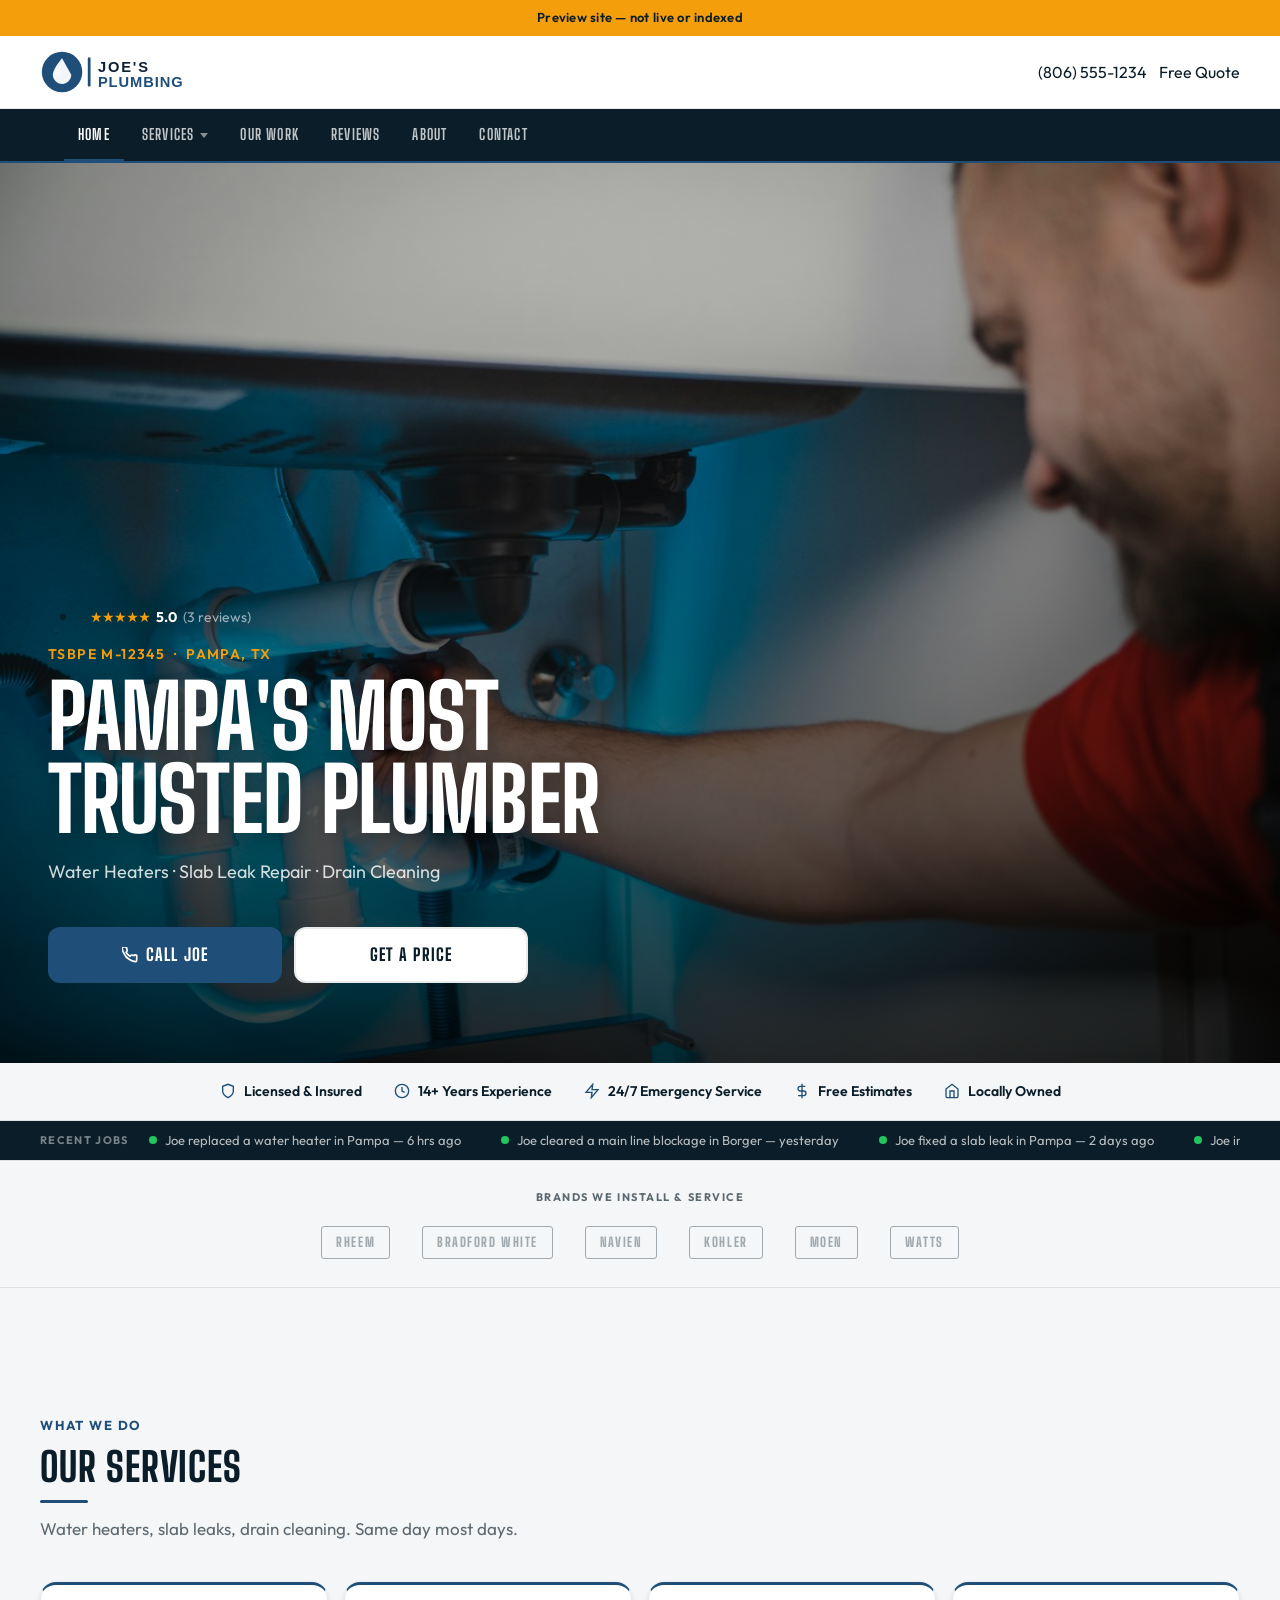
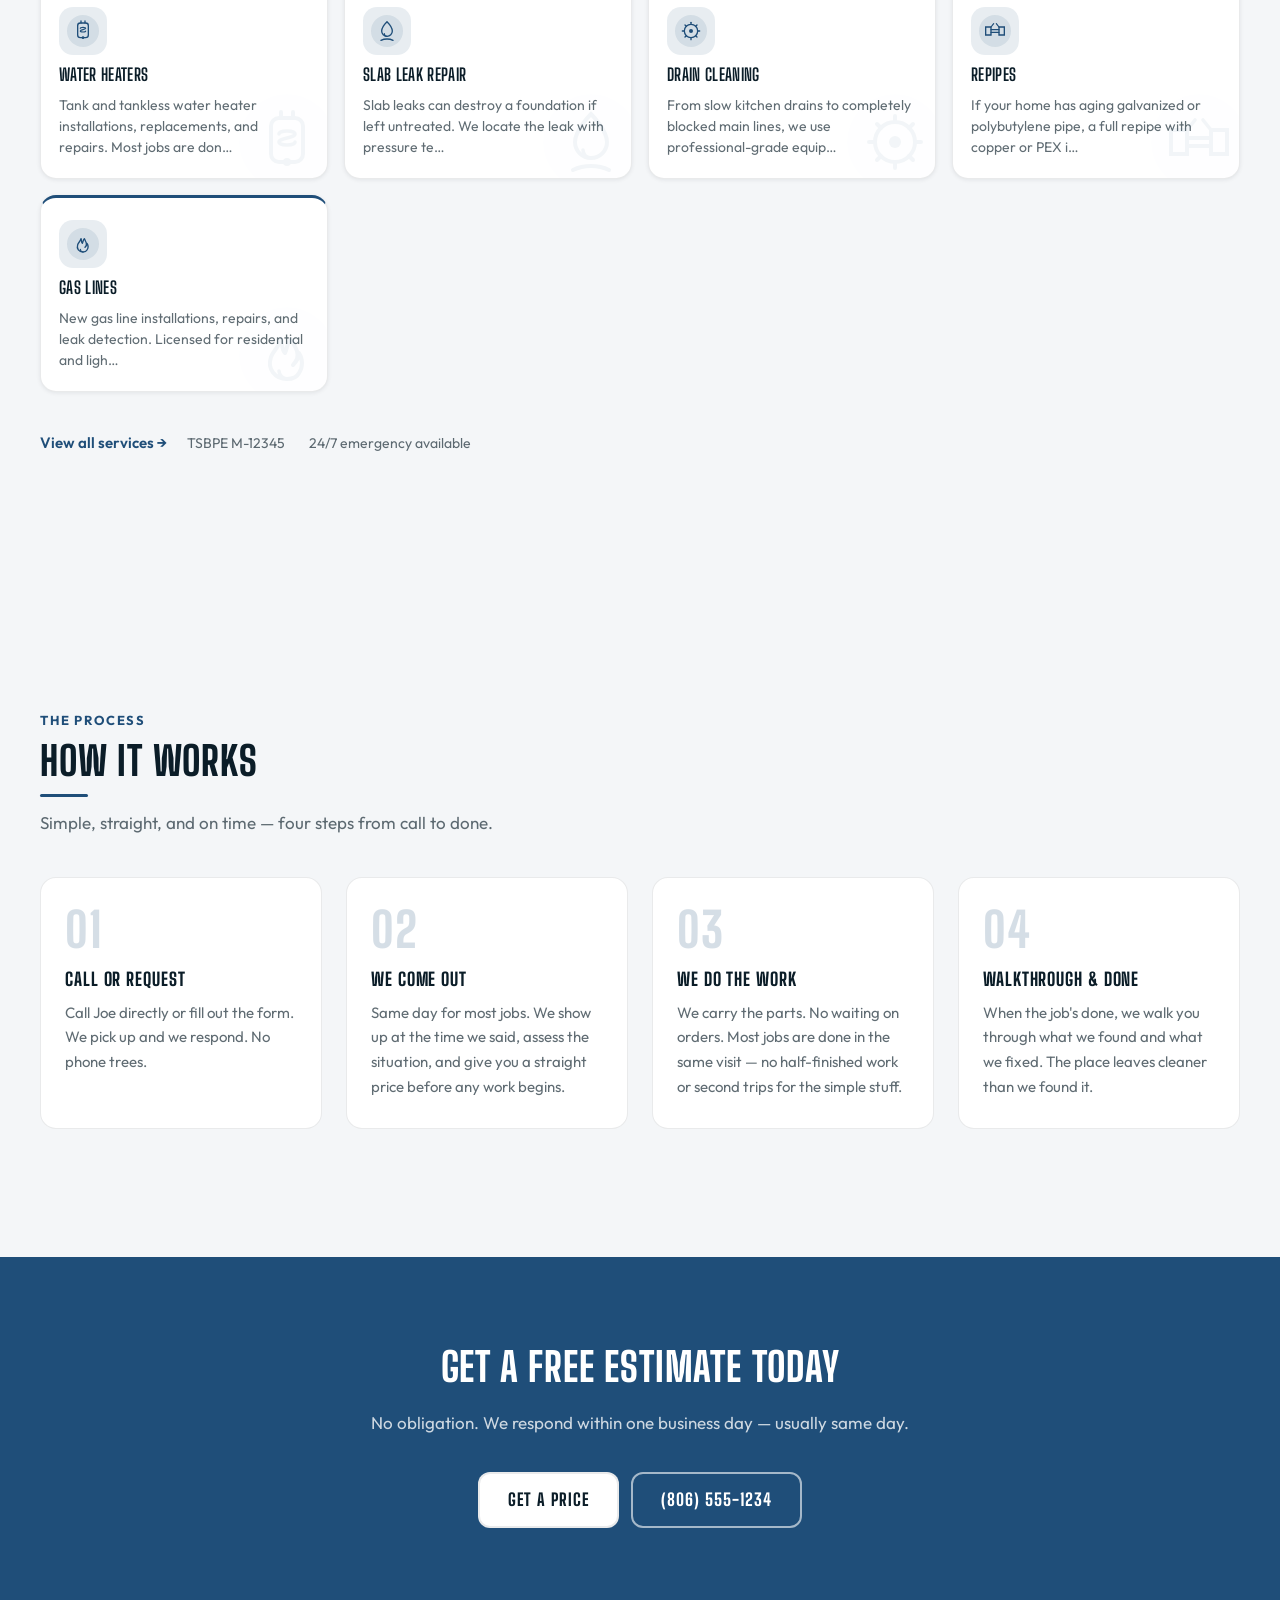
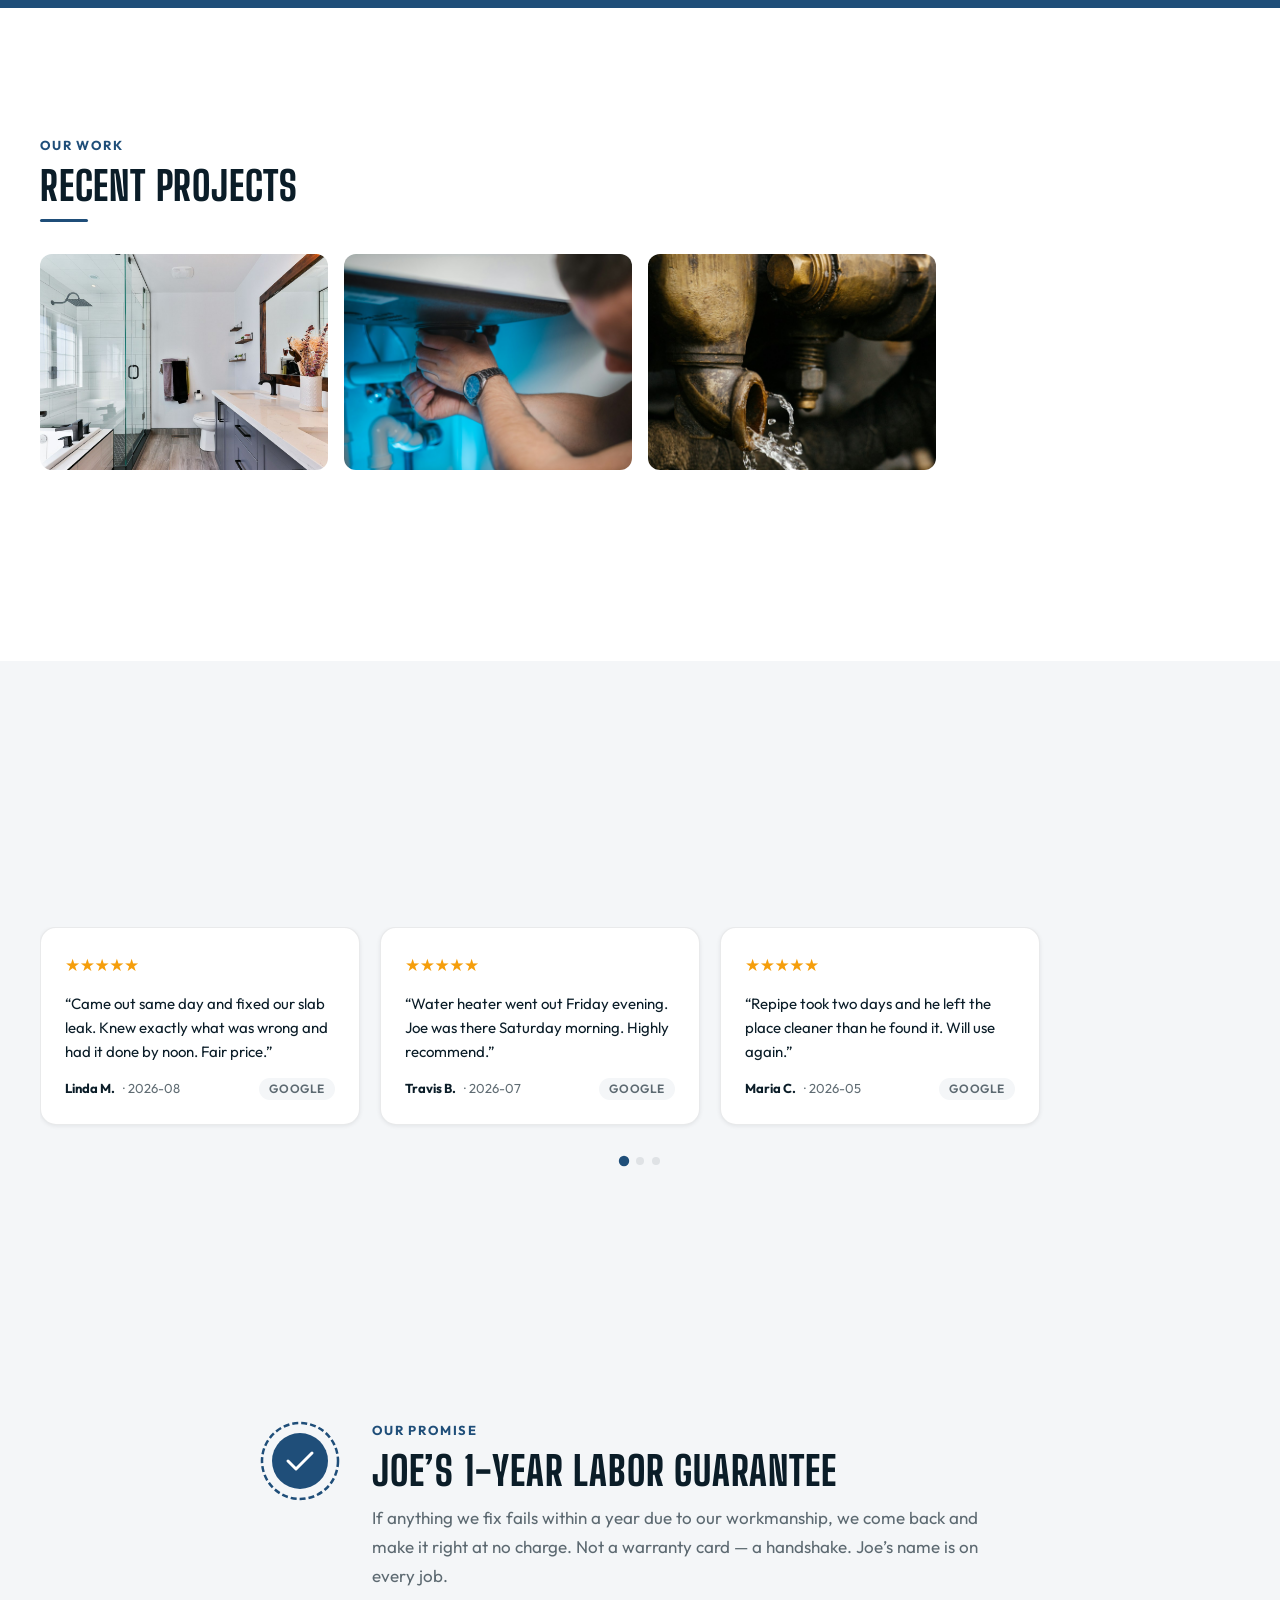
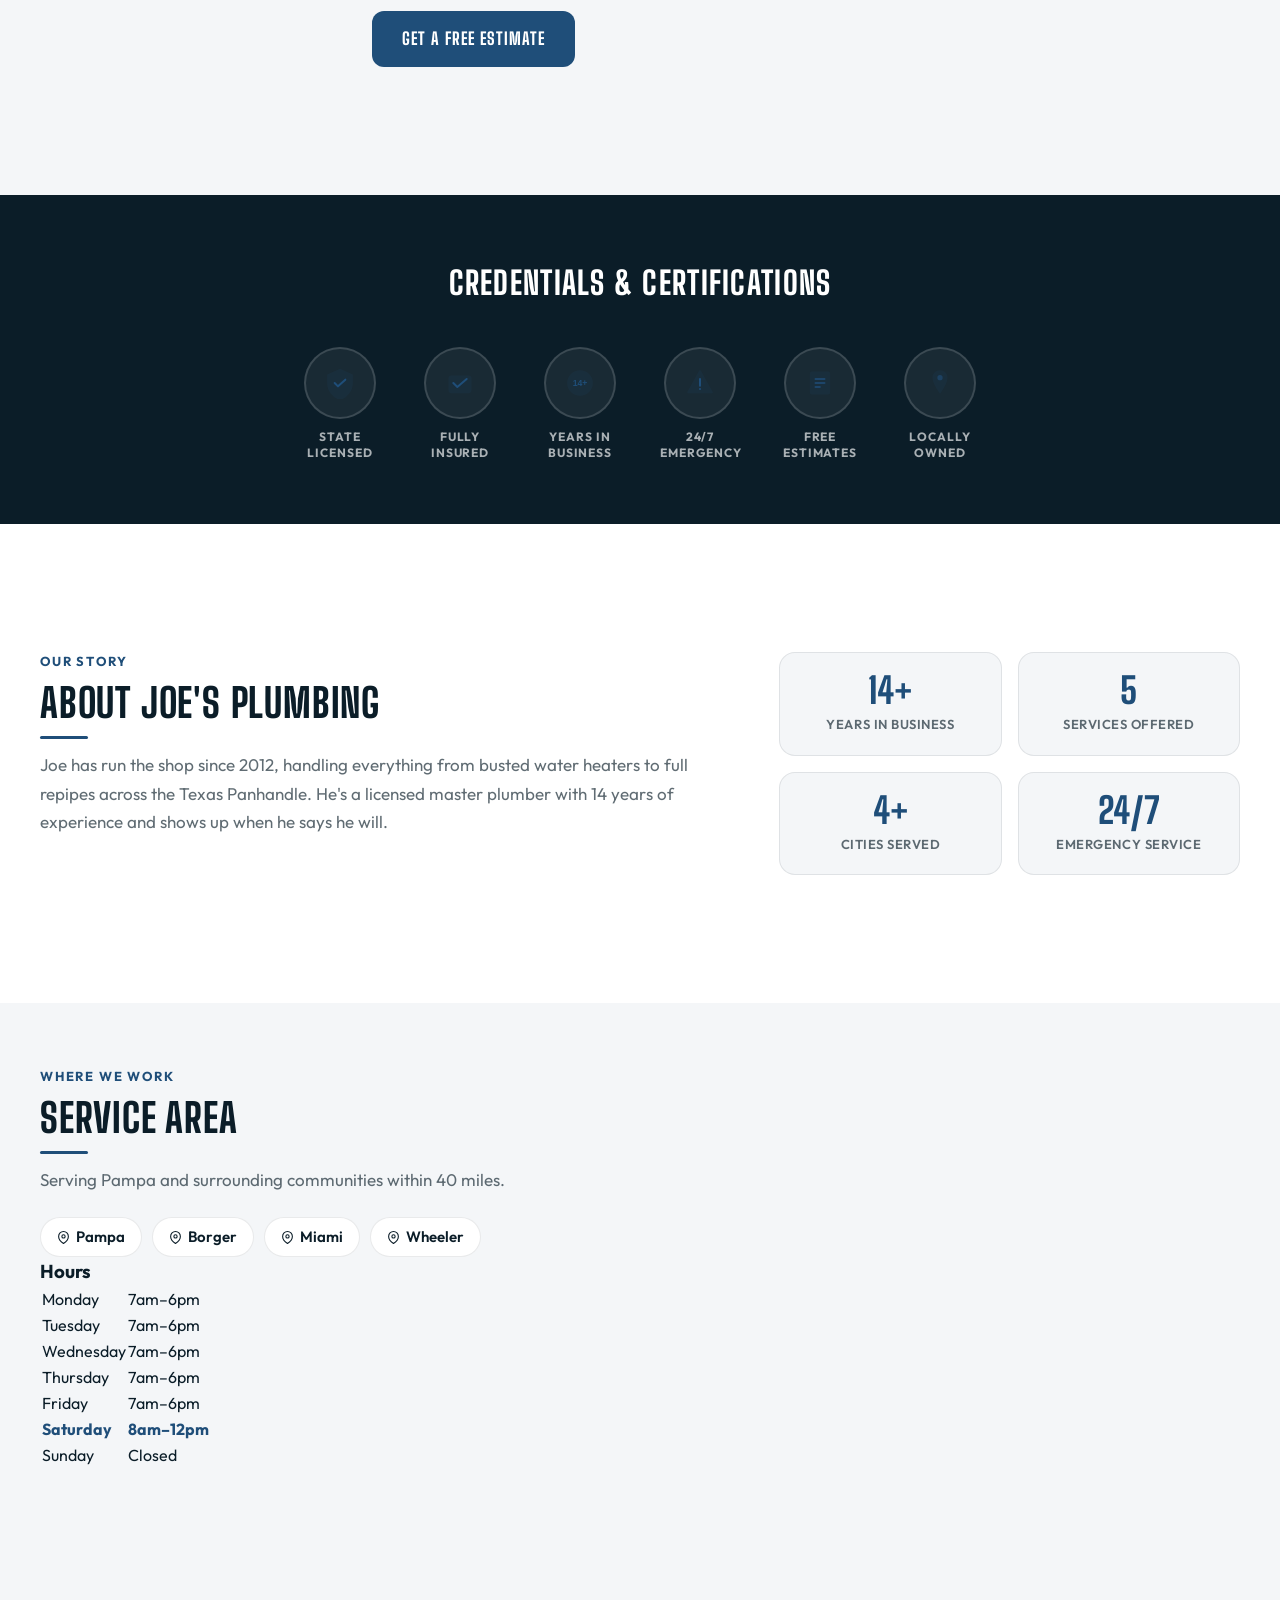
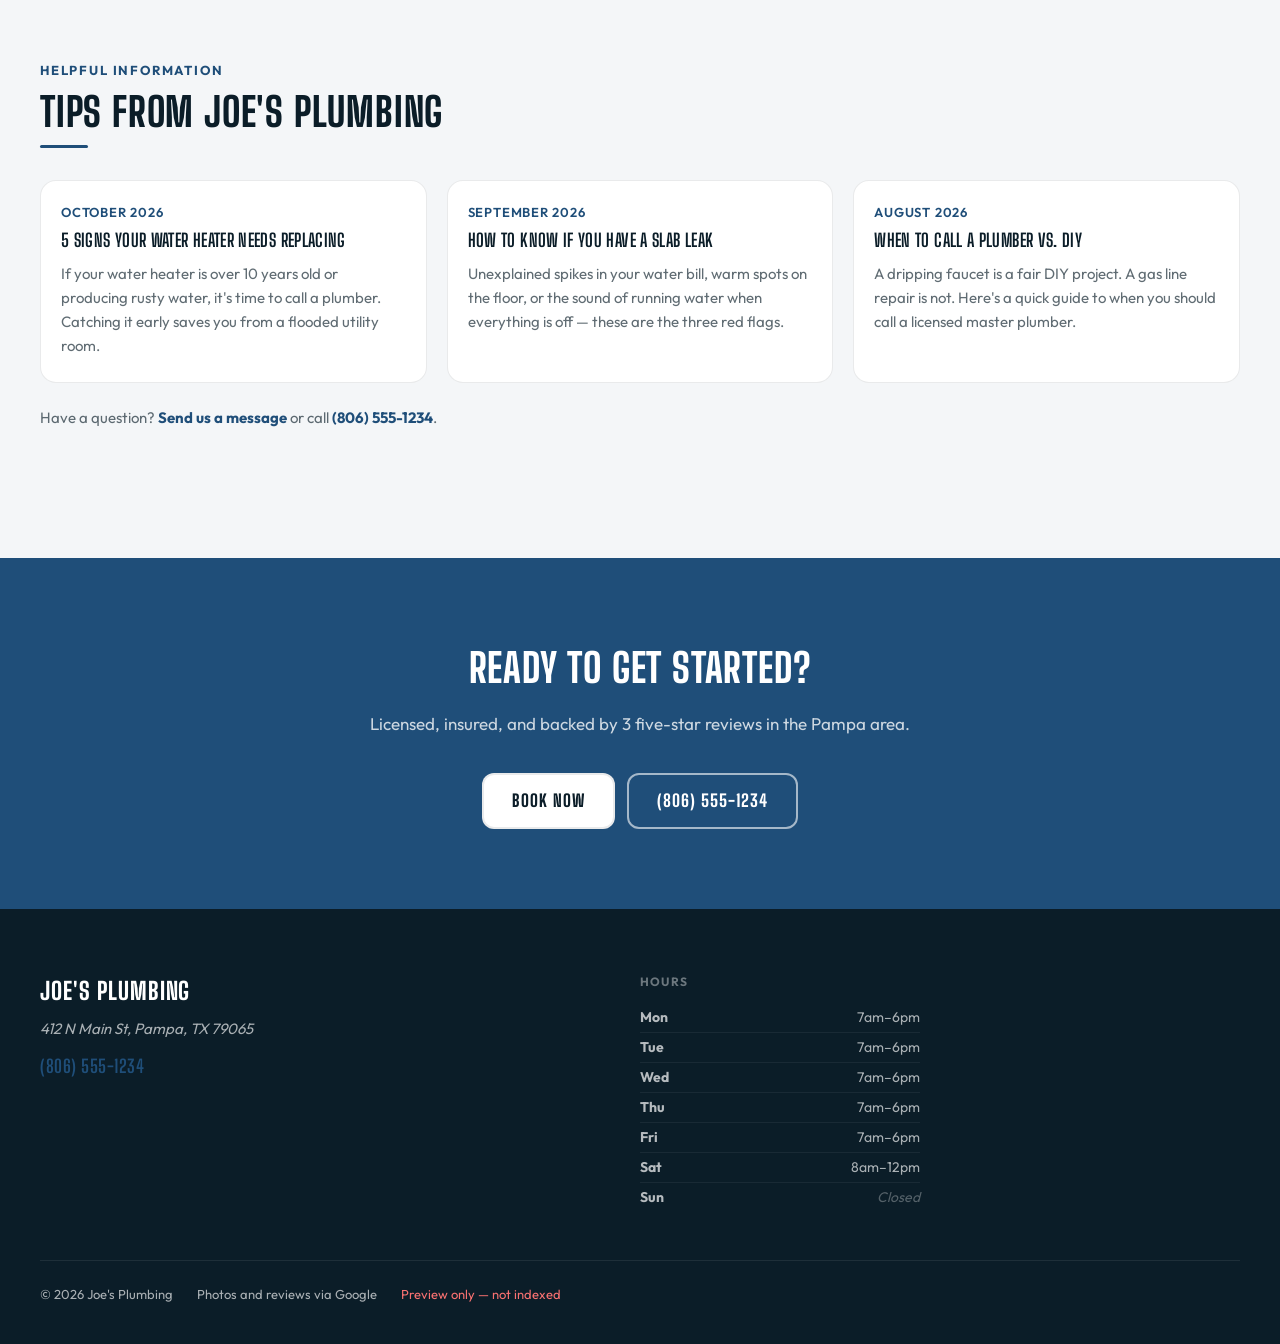
==== commit b4f874c9: "full-viewport hero + new plumber photo + punchier headline Co-Authored-By: Claude Sonnet 4.6 <norepl" ====
--- a/index.html
+++ b/index.html
@@ -207,7 +207,7 @@
     </p>
 
     <!-- Headline -->
-    <h1 class="hero-headline">Plumbing in Pampa since 2012</h1>
+    <h1 class="hero-headline">Pampa&#39;s Most Trusted Plumber</h1>
 
     <!-- Subhead: 3 service names -->
     <p class="hero-subhead">Water Heaters · Slab Leak Repair · Drain Cleaning</p>
--- a/style.css
+++ b/style.css
@@ -524,13 +524,13 @@
    ============================================================ */
 .hero {
   position: relative;
-  min-height: 540px;
+  min-height: 100dvh;
   display: flex;
   align-items: flex-end;
   overflow: hidden;
 }
 
-@media (min-width: 768px) { .hero { min-height: 640px; } }
+@media (min-width: 768px) { .hero { min-height: 100dvh; } }
 
 .hero-img-wrap {
   position: absolute;
@@ -558,20 +558,23 @@
   position: absolute;
   inset: 0;
   z-index: 1;
-  background: linear-gradient(to bottom, rgba(11,29,40,0.25) 0%, rgba(11,29,40,0.72) 100%);
+  background: linear-gradient(to bottom, rgba(0,0,0,0.15) 0%, rgba(0,0,0,0.35) 40%, rgba(0,0,0,0.78) 100%);
 }
 
 .hero-content {
   position: relative;
   z-index: 2;
   width: 100%;
-  padding: 3rem 1.5rem 2.5rem;
+  padding: 3rem 1.5rem 3.5rem;
   max-width: 1200px;
   margin: 0 auto;
 }
 
+@media (min-width: 768px) {
+  .hero-content { padding-bottom: 5rem; }
+}
 @media (min-width: 1200px) {
-  .hero-content { padding-left: 2rem; padding-right: 2rem; max-width: 720px; margin: 0; }
+  .hero-content { padding-left: 3rem; padding-right: 3rem; max-width: 760px; margin: 0; padding-bottom: 5rem; }
 }
 
 .hero-trust-row {
@@ -640,20 +643,22 @@
 
 .hero-headline {
   font-family: var(--font-display);
-  font-size: clamp(2.25rem, 8vw, 3.25rem);
-  font-weight: 800;
-  line-height: 1.05;
-  letter-spacing: 0.01em;
+  font-size: clamp(3rem, 9vw, 5.5rem);
+  font-weight: 800;
+  line-height: 0.95;
+  letter-spacing: -0.01em;
   text-transform: uppercase;
   color: #fff;
-  margin-bottom: 0.75rem;
+  margin-bottom: 1rem;
+  text-shadow: 0 2px 24px rgba(0,0,0,0.4);
 }
 
 .hero-subhead {
-  font-size: 1.0625rem;
-  color: rgba(255,255,255,0.78);
-  margin-bottom: 2rem;
-  line-height: 1.5;
+  font-size: 1.125rem;
+  color: rgba(255,255,255,0.82);
+  margin-bottom: 2.5rem;
+  line-height: 1.6;
+  max-width: 520px;
 }
 
 /* Hero CTAs — stacked on phone, side by side on desktop */
